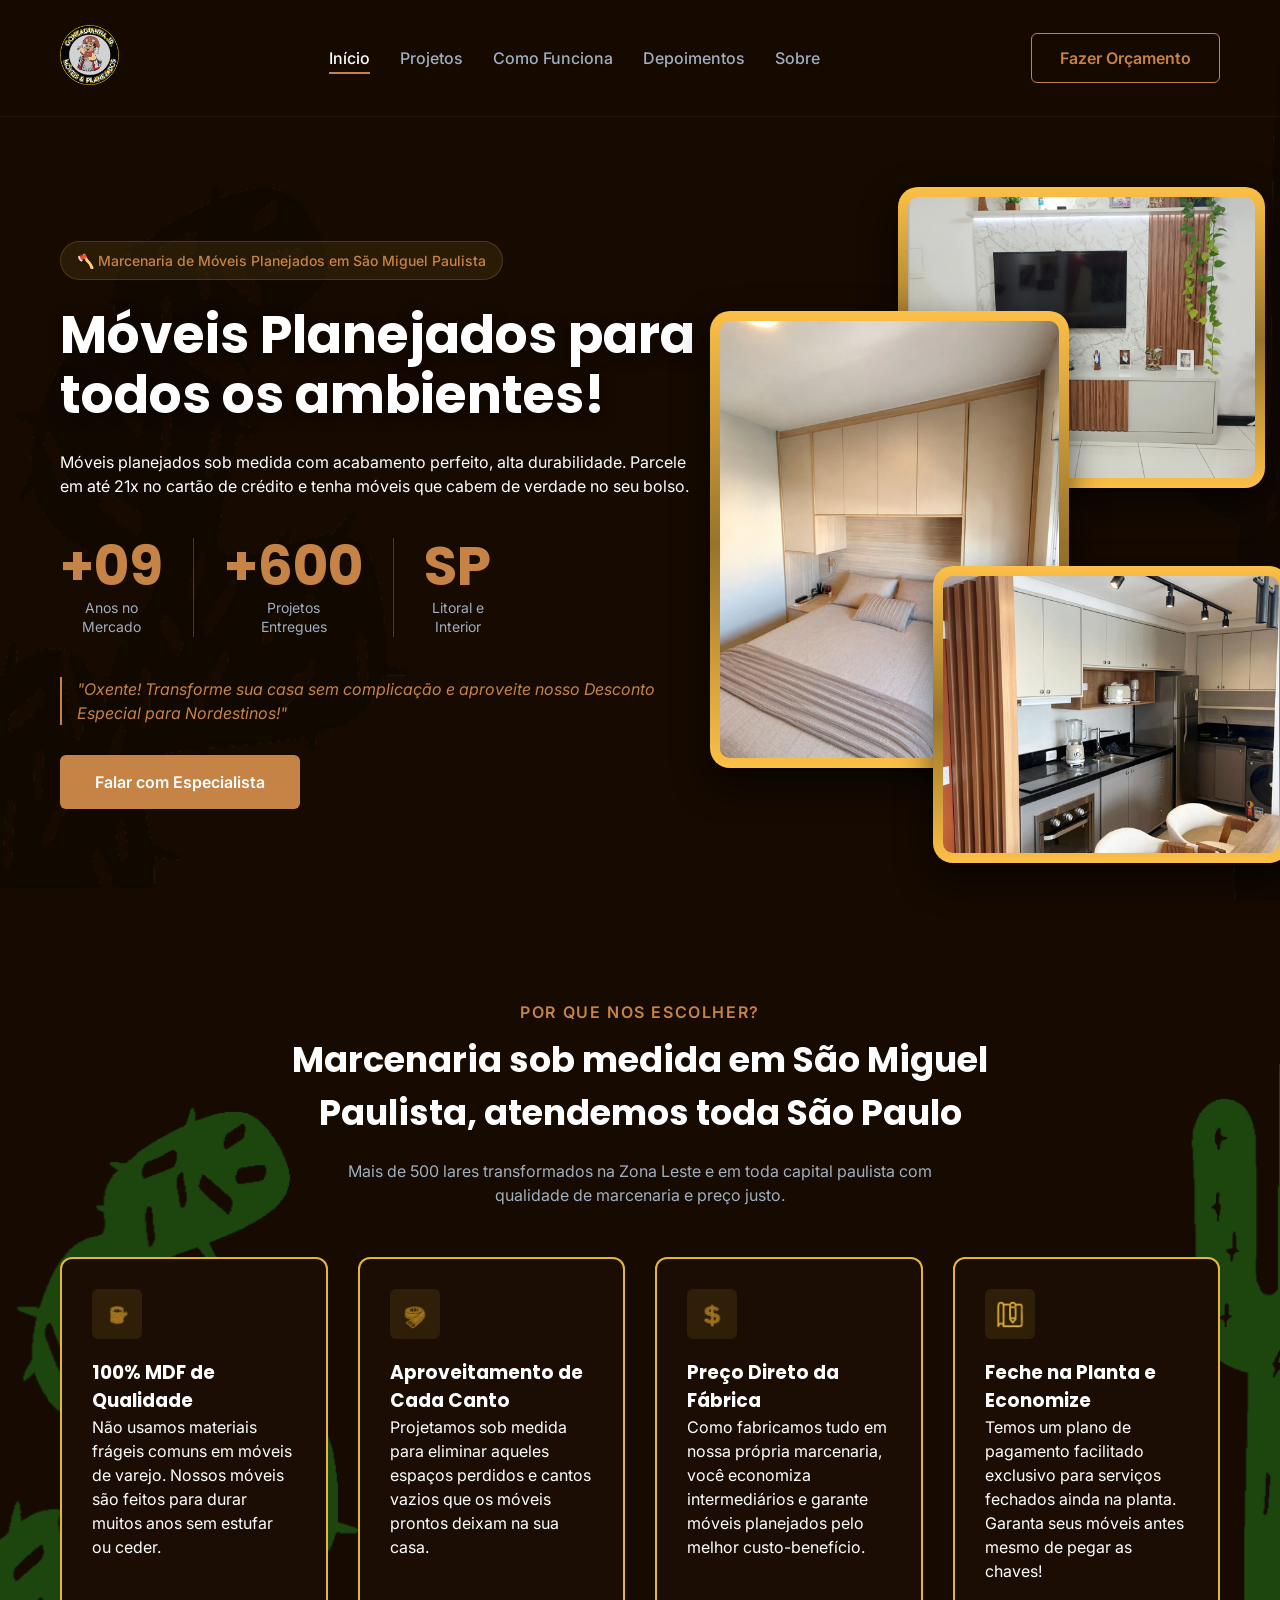
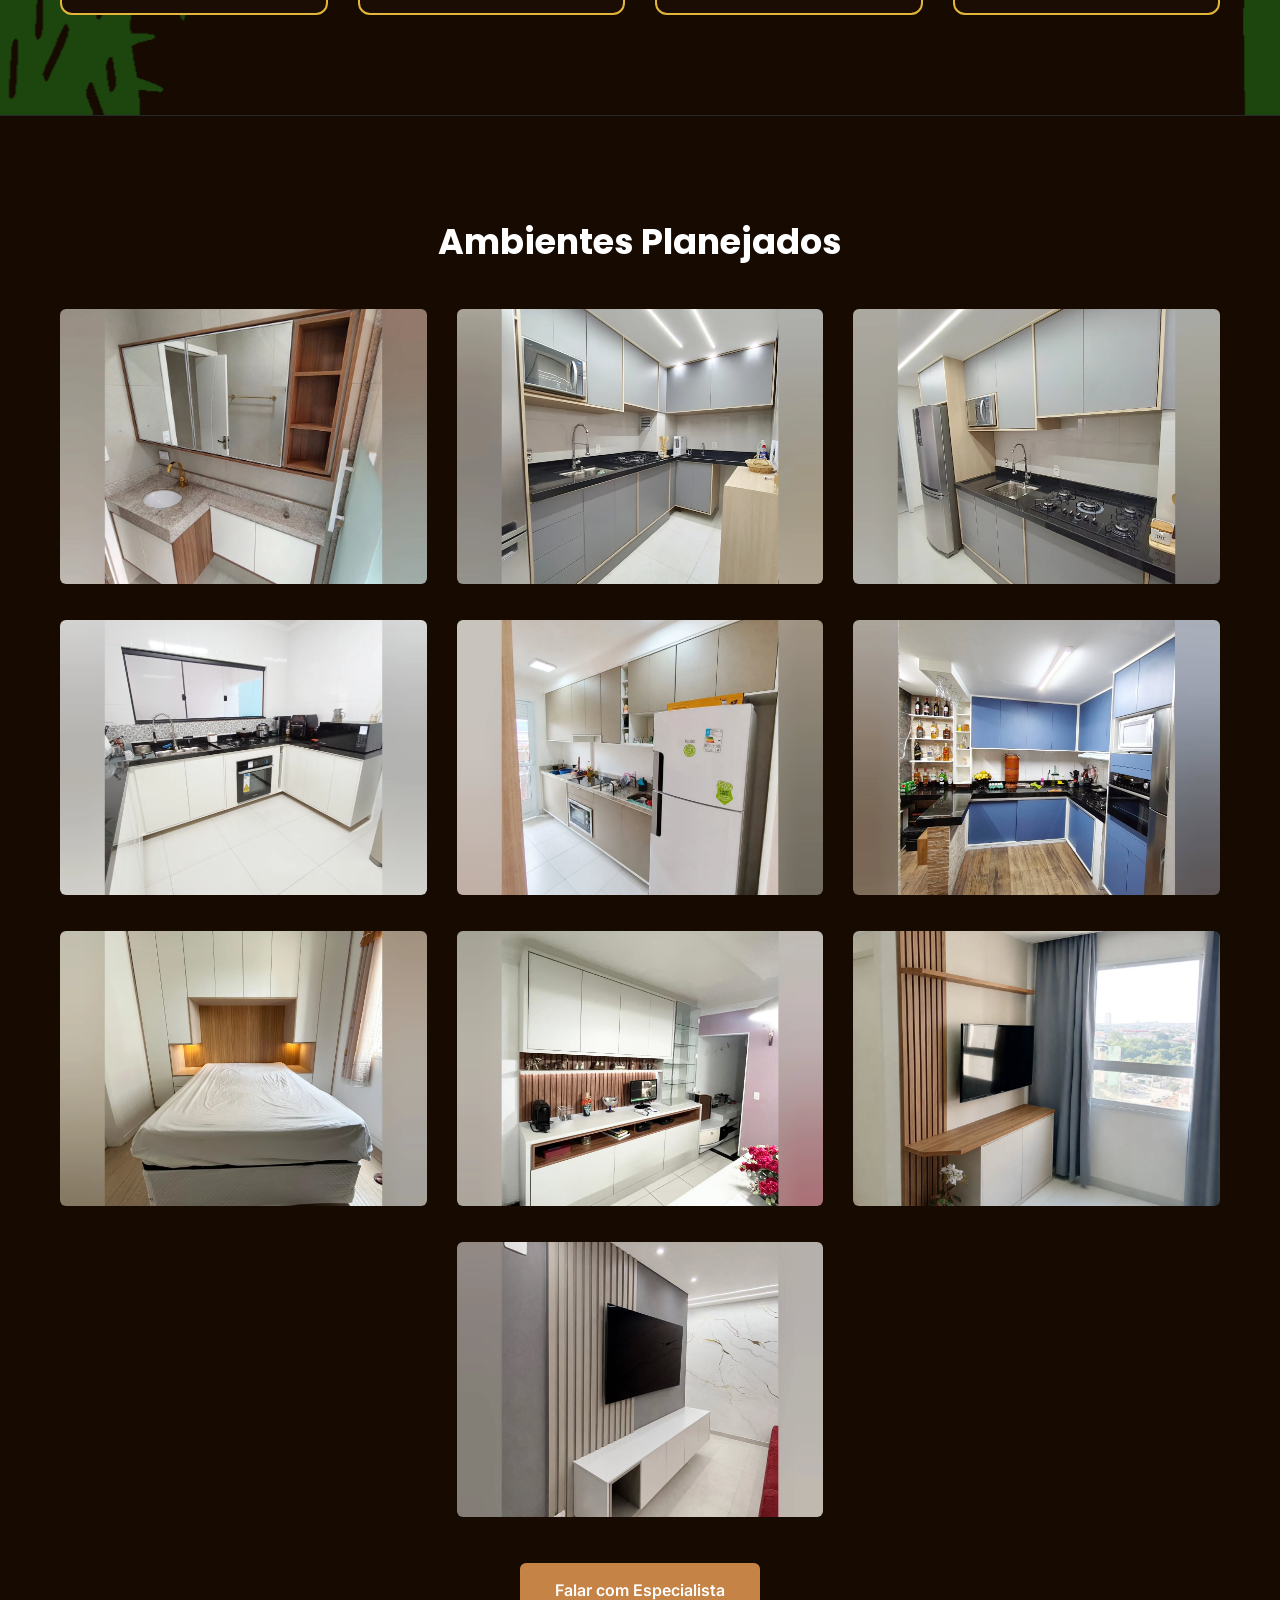
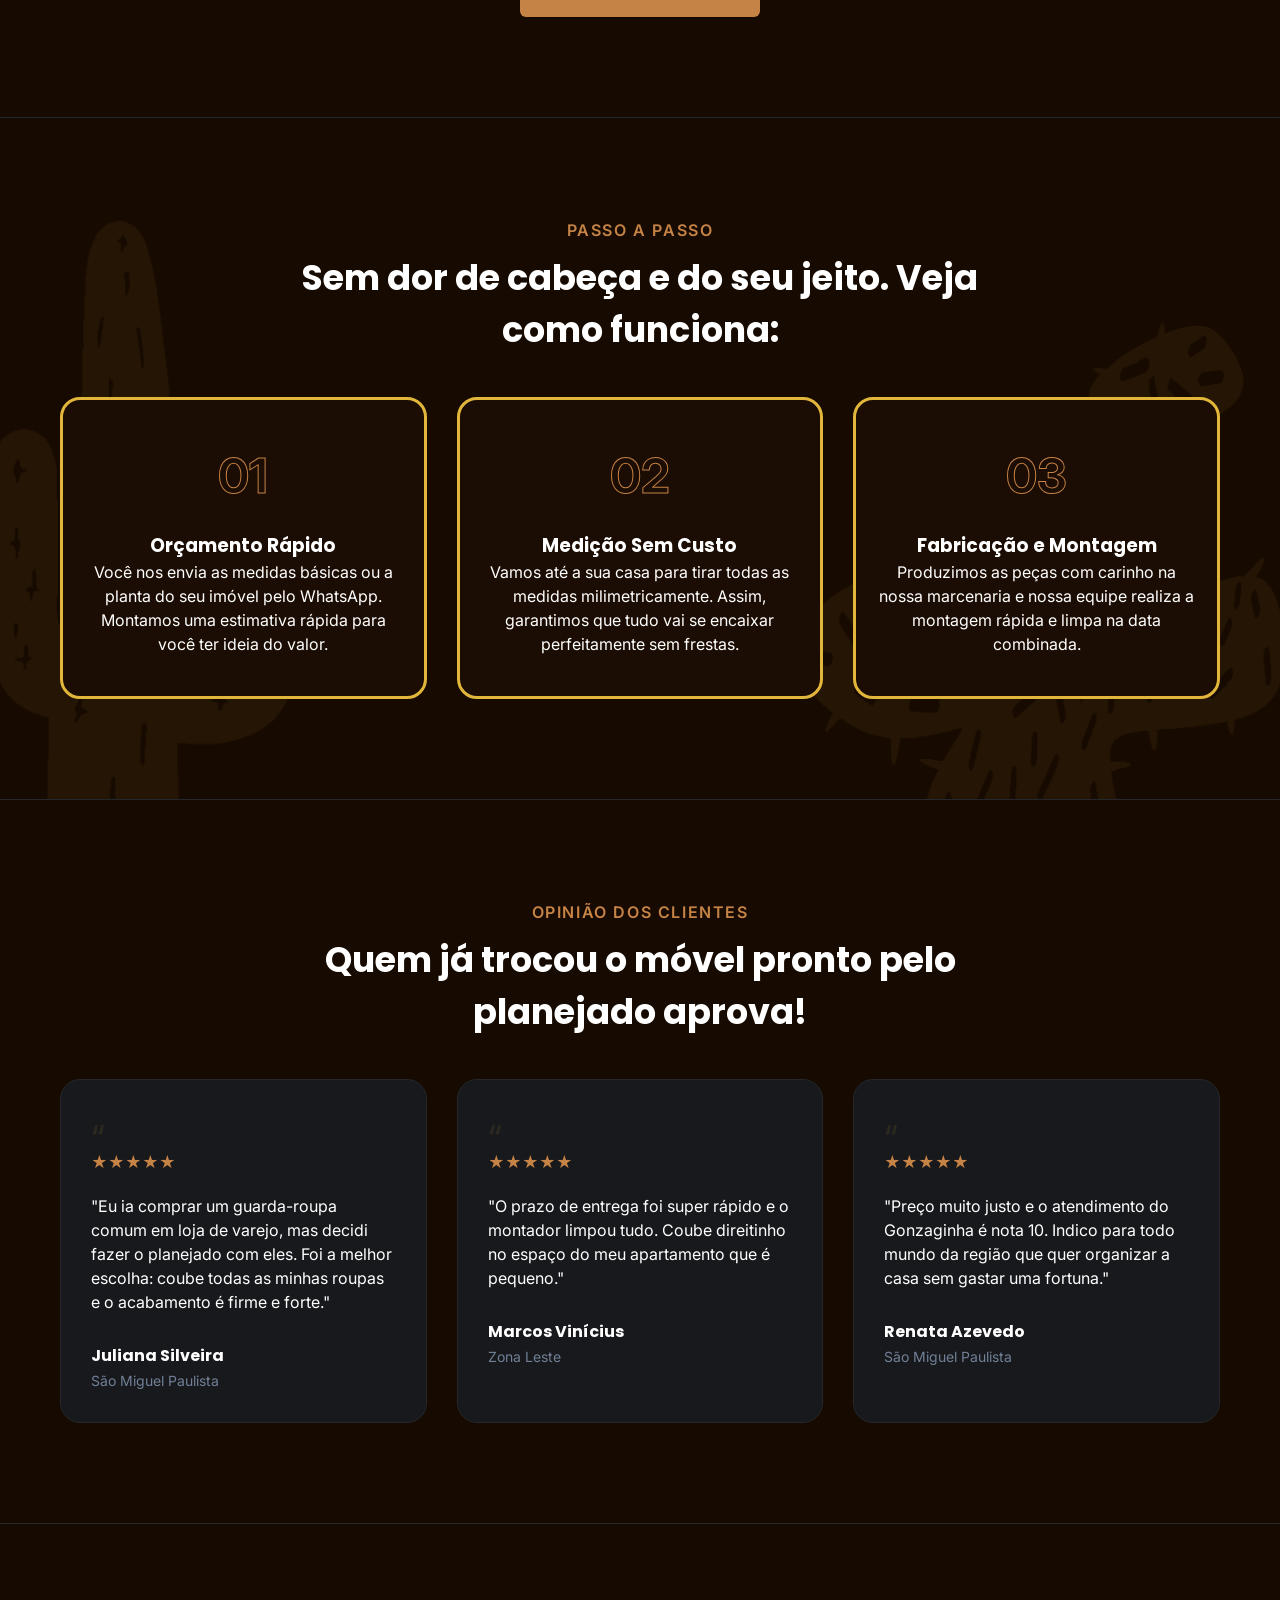
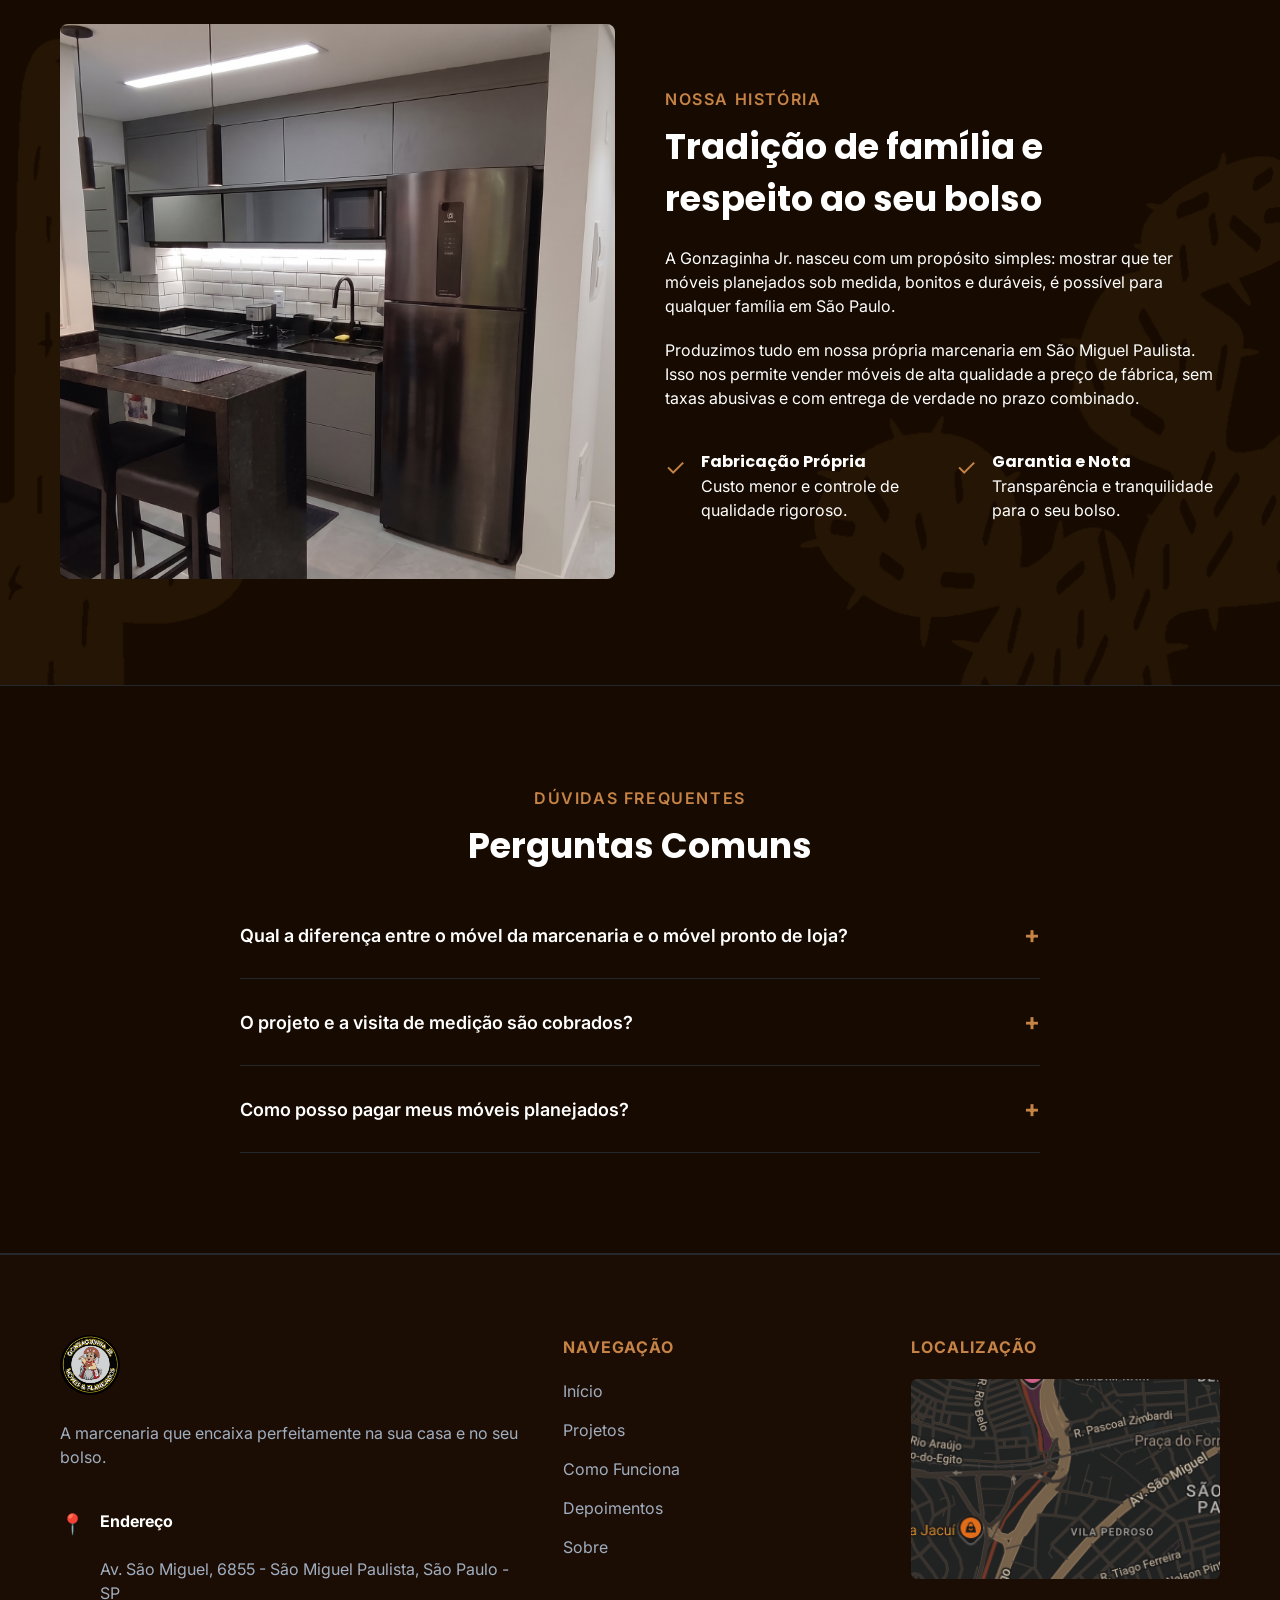
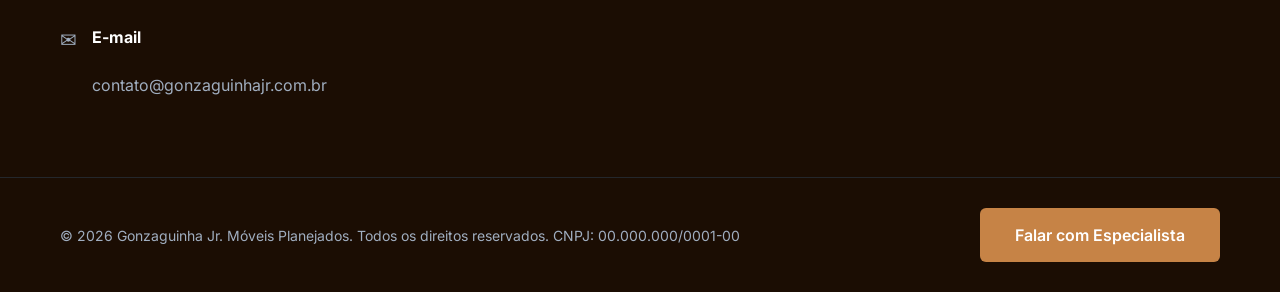
==== index.html @ 677afa3e "Update layout and styles" ====
<!DOCTYPE html>
<html lang="pt-BR">

<head>
    <meta charset="UTF-8">
    <meta name="viewport" content="width=device-width, initial-scale=1.0">
    <title>Gonzaguinha Jr. | Móveis Planejados</title>
    <link
        href="https://fonts.googleapis.com/css2?family=Inter:wght@400;500;600;700&family=Poppins:wght@700&display=swap"
        rel="stylesheet">
    <link rel="stylesheet" href="style.css">
</head>

<body>
    <!-- HEADER -->
    <header>
        <div class="container header-inner">
            <a href="#" class="logo">
                <!-- Logo Image Placeholder -->
                <img src="assets/logo_redonda1.png" alt="Gonzaguinha Jr. Logo" style="max-height:60px;">
            </a>
            <nav class="nav-links">
                <a href="#inicio" class="active">Início</a>
                <a href="#projetos">Projetos</a>
                <a href="#como-funciona">Como Funciona</a>
                <a href="#depoimentos">Depoimentos</a>
                <a href="#sobre">Sobre</a>
            </nav>
            <a href="#orcamento" class="btn-outline">Fazer Orçamento</a>
        </div>
    </header>

    <!-- HERO SECTION -->
    <section id="inicio" class="hero">
        <div class="container hero-content">
            <div class="hero-text">
                <div class="badge">🪓 Marcenaria de Móveis Planejados em São Miguel Paulista</div>
                <h1>Móveis Planejados para<br>todos os ambientes!</h1>
                <p>Móveis planejados sob medida com acabamento perfeito, alta durabilidade. Parcele em até 21x no cartão
                    de crédito e tenha móveis que cabem de verdade no seu bolso.</p>

                <div class="stats">
                    <div class="stat-item">
                        <span class="stat-number">+09</span>
                        <span>Anos no<br>Mercado</span>
                    </div>
                    <div class="stat-item">
                        <span class="stat-number">+600</span>
                        <span>Projetos<br>Entregues</span>
                    </div>
                    <div class="stat-item">
                        <span class="stat-number sp-text">SP</span>
                        <span>Litoral e<br>Interior</span>
                    </div>
                </div>

                <div class="hero-quote">
                    "Oxente! Transforme sua casa sem complicação e aproveite nosso Desconto Especial para Nordestinos!"
                </div>

                <a href="#contato" class="btn-solid">Falar com Especialista</a>
            </div>

            <div class="hero-images">
                <!-- Hero Images Placeholders -->
                <div class="img-hero-1"><img
                        src="assets/fotos_instagram/HERO/SALA_PRINCIPAL_2025-11-17_15-14-31_UTC_2%201.png"
                        alt="Sala Planejada"></div>
                <div class="img-hero-2"><img
                        src="assets/fotos_instagram/HERO/DORMITORIO_PRINCIPAL_2026-07-01_13-16-02_UTC_3%201.png"
                        alt="Dormitório Planejado"></div>
                <div class="img-hero-3"><img
                        src="assets/fotos_instagram/HERO/COZINHA_PRINCIPAL_2026-02-12_15-26-23_UTC_2%201.png"
                        alt="Cozinha Planejada Principal">
                </div>
            </div>
        </div>
    </section>

    <!-- DIFERENCIAIS -->
    <section id="diferenciais" class="section">
        <div class="container">
            <div class="section-tag">Por que nos escolher?</div>
            <h2 class="section-title">Marcenaria sob medida em São Miguel<br>Paulista, atendemos toda São Paulo</h2>
            <p class="section-subtitle">Mais de 500 lares transformados na Zona Leste e em toda capital paulista com
                qualidade de marcenaria e preço justo.</p>

            <div class="grid-4">
                <div class="card">
                    <div class="icon-box">
                        <img src="assets/icon-mdf.png" alt="Icon MDF" style="max-width:30px;">
                    </div>
                    <h3>100% MDF de Qualidade</h3>
                    <p>Não usamos materiais frágeis comuns em móveis de varejo. Nossos móveis são feitos para durar
                        muitos anos sem estufar ou ceder.</p>
                </div>

                <div class="card">
                    <div class="icon-box">
                        <img src="assets/icon-canto.png" alt="Icon Canto" style="max-width:30px;">
                    </div>
                    <h3>Aproveitamento de Cada Canto</h3>
                    <p>Projetamos sob medida para eliminar aqueles espaços perdidos e cantos vazios que os móveis
                        prontos deixam na sua casa.</p>
                </div>

                <div class="card">
                    <div class="icon-box">
                        <img src="assets/icon-preco.png" alt="Icon Preço" style="max-width:30px;">
                    </div>
                    <h3>Preço Direto da Fábrica</h3>
                    <p>Como fabricamos tudo em nossa própria marcenaria, você economiza intermediários e garante móveis
                        planejados pelo melhor custo-benefício.</p>
                </div>

                <div class="card">
                    <div class="icon-box">
                        <img src="assets/icon-planta.png" alt="Icon Planta" style="max-width:30px;">
                    </div>
                    <h3>Feche na Planta e Economize</h3>
                    <p>Temos um plano de pagamento facilitado exclusivo para serviços fechados ainda na planta. Garanta
                        seus móveis antes mesmo de pegar as chaves!</p>
                </div>
            </div>
        </div>
    </section>

    <!-- PORTFOLIO -->
    <section id="projetos" class="section">
        <div class="container">
            <h2 class="section-title text-center">Ambientes Planejados</h2>
            <div class="grid-3 portfolio-grid mb-4 mt-4">
                <div class="portfolio-item"><img src="assets/fotos_instagram/BANHEIRO/BANHEIRO1.jpg"
                        alt="Banheiro Planejado"
                        style="width:100%; border-radius:6px; aspect-ratio: 4/3; object-fit: cover;"></div>
                <div class="portfolio-item"><img
                        src="assets/fotos_instagram/COZINHA/COZINHA_2025-05-27_00-32-06_UTC_3%201.png"
                        alt="Cozinha Planejada"
                        style="width:100%; border-radius:6px; aspect-ratio: 4/3; object-fit: cover;"></div>
                <div class="portfolio-item"><img
                        src="assets/fotos_instagram/COZINHA/COZINHA_2025-05-27_00-32-06_UTC_5%201.png"
                        alt="Cozinha Planejada"
                        style="width:100%; border-radius:6px; aspect-ratio: 4/3; object-fit: cover;"></div>
                <div class="portfolio-item"><img
                        src="assets/fotos_instagram/COZINHA/COZINHA_2025-10-09_15-50-16_UTC_3%201.png"
                        alt="Cozinha Planejada"
                        style="width:100%; border-radius:6px; aspect-ratio: 4/3; object-fit: cover;"></div>
                <div class="portfolio-item"><img
                        src="assets/fotos_instagram/COZINHA/COZINHA_2026-05-04_09-20-43_UTC_1%201.png"
                        alt="Cozinha Planejada"
                        style="width:100%; border-radius:6px; aspect-ratio: 4/3; object-fit: cover;"></div>
                <div class="portfolio-item"><img
                        src="assets/fotos_instagram/COZINHA/COZINHA_2026-06-10_12-18-06_UTC_3%201.png"
                        alt="Cozinha Planejada"
                        style="width:100%; border-radius:6px; aspect-ratio: 4/3; object-fit: cover;"></div>
                <div class="portfolio-item"><img
                        src="assets/fotos_instagram/DORMITORIO/DORMITORIO_2026-01-27_18-06-50_UTC_2%201.png"
                        alt="Dormitório Planejado"
                        style="width:100%; border-radius:6px; aspect-ratio: 4/3; object-fit: cover;"></div>
                <div class="portfolio-item"><img src="assets/fotos_instagram/SALA/SALA_2025-11-27_22-23-00_UTC%201.png"
                        alt="Sala Planejada"
                        style="width:100%; border-radius:6px; aspect-ratio: 4/3; object-fit: cover;"></div>
                <div class="portfolio-item"><img src="assets/fotos_instagram/SALA/SALA_2026-05-18_10-59-46_UTC%201.png"
                        alt="Sala Planejada"
                        style="width:100%; border-radius:6px; aspect-ratio: 4/3; object-fit: cover;"></div>
                <div class="portfolio-item" style="grid-column: 2;"><img
                        src="assets/fotos_instagram/SALA/SALA_2026-06-29_12-04-43_UTC_1%201.png" alt="Sala Planejada"
                        style="width:100%; border-radius:6px; aspect-ratio: 4/3; object-fit: cover;">
                </div>
            </div>
            <div class="text-center">
                <a href="#contato" class="btn-solid">Falar com Especialista</a>
            </div>
        </div>
    </section>

    <!-- COMO FUNCIONA -->
    <section id="como-funciona" class="section step-section">
        <div class="container">
            <div class="section-tag">Passo a Passo</div>
            <h2 class="section-title">Sem dor de cabeça e do seu jeito. Veja<br>como funciona:</h2>

            <div class="grid-3 mt-4">
                <div class="step-card">
                    <div class="step-num">01</div>
                    <h3>Orçamento Rápido</h3>
                    <p>Você nos envia as medidas básicas ou a planta do seu imóvel pelo WhatsApp. Montamos uma
                        estimativa rápida para você ter ideia do valor.</p>
                </div>

                <div class="step-card">
                    <div class="step-num">02</div>
                    <h3>Medição Sem Custo</h3>
                    <p>Vamos até a sua casa para tirar todas as medidas milimetricamente. Assim, garantimos que tudo vai
                        se encaixar perfeitamente sem frestas.</p>
                </div>

                <div class="step-card">
                    <div class="step-num">03</div>
                    <h3>Fabricação e Montagem</h3>
                    <p>Produzimos as peças com carinho na nossa marcenaria e nossa equipe realiza a montagem rápida e
                        limpa na data combinada.</p>
                </div>
            </div>
        </div>
    </section>

    <!-- DEPOIMENTOS -->
    <section id="depoimentos" class="section">
        <div class="container">
            <div class="section-tag">Opinião dos Clientes</div>
            <h2 class="section-title">Quem já trocou o móvel pronto pelo<br>planejado aprova!</h2>

            <div class="grid-3 mt-4">
                <div class="card testimonial-card">
                    <div class="quote-icon">“</div>
                    <div class="stars">★★★★★</div>
                    <p>"Eu ia comprar um guarda-roupa comum em loja de varejo, mas decidi fazer o planejado com eles.
                        Foi a melhor escolha: coube todas as minhas roupas e o acabamento é firme e forte."</p>
                    <div class="author">
                        <h4>Juliana Silveira</h4>
                        <span>São Miguel Paulista</span>
                    </div>
                </div>

                <div class="card testimonial-card">
                    <div class="quote-icon">“</div>
                    <div class="stars">★★★★★</div>
                    <p>"O prazo de entrega foi super rápido e o montador limpou tudo. Coube direitinho no espaço do meu
                        apartamento que é pequeno."</p>
                    <div class="author">
                        <h4>Marcos Vinícius</h4>
                        <span>Zona Leste</span>
                    </div>
                </div>

                <div class="card testimonial-card">
                    <div class="quote-icon">“</div>
                    <div class="stars">★★★★★</div>
                    <p>"Preço muito justo e o atendimento do Gonzaginha é nota 10. Indico para todo mundo da região que
                        quer organizar a casa sem gastar uma fortuna."</p>
                    <div class="author">
                        <h4>Renata Azevedo</h4>
                        <span>São Miguel Paulista</span>
                    </div>
                </div>
            </div>
        </div>
    </section>

    <!-- SOBRE -->
    <section id="sobre" class="section">
        <div class="container">
            <div class="grid-2 align-center">
                <div class="about-image">
                    <!-- About Image Placeholder -->
                    <img src="assets/sobre-img-56586a.png" alt="Sobre Gonzaguinha Jr."
                        style="width: 100%; border-radius: 8px;">
                </div>
                <div class="about-text">
                    <div class="section-tag text-left">Nossa História</div>
                    <h2 class="section-title text-left">Tradição de família e<br>respeito ao seu bolso</h2>
                    <p class="mb-2">A Gonzaginha Jr. nasceu com um propósito simples: mostrar que ter móveis planejados
                        sob medida, bonitos e duráveis, é possível para qualquer família em São Paulo.</p>
                    <p class="mb-4">Produzimos tudo em nossa própria marcenaria em São Miguel Paulista. Isso nos permite
                        vender móveis de alta qualidade a preço de fábrica, sem taxas abusivas e com entrega de verdade
                        no prazo combinado.</p>

                    <div class="about-features">
                        <div class="feature-item">
                            <span class="icon">✓</span>
                            <div>
                                <h4>Fabricação Própria</h4>
                                <p>Custo menor e controle de qualidade rigoroso.</p>
                            </div>
                        </div>
                        <div class="feature-item">
                            <span class="icon">✓</span>
                            <div>
                                <h4>Garantia e Nota</h4>
                                <p>Transparência e tranquilidade para o seu bolso.</p>
                            </div>
                        </div>
                    </div>
                </div>
            </div>
        </div>
    </section>

    <!-- FAQ -->
    <section class="section faq-section">
        <div class="container">
            <div class="section-tag">Dúvidas Frequentes</div>
            <h2 class="section-title">Perguntas Comuns</h2>

            <div class="faq-list mt-4">
                <div class="faq-item">
                    <div class="faq-question">
                        <h4>Qual a diferença entre o móvel da marcenaria e o móvel pronto de loja?</h4>
                        <span>+</span>
                    </div>
                    <div class="faq-answer">
                        <p>O móvel de loja possui medidas padronizadas que deixam espaços vazios e costuma usar
                            materiais mais finos. Na marcenaria, produzimos 100% em MDF sob medida, garantindo encaixe
                            perfeito e durabilidade para a vida toda.</p>
                    </div>
                </div>
                <div class="faq-item">
                    <div class="faq-question">
                        <h4>O projeto e a visita de medição são cobrados?</h4>
                        <span>+</span>
                    </div>
                    <div class="faq-answer">
                        <p>Não! A visita técnica para medição e a elaboração do projeto inicial são feitas sem custo e
                            sem compromisso para você.</p>
                    </div>
                </div>
                <div class="faq-item">
                    <div class="faq-question">
                        <h4>Como posso pagar meus móveis planejados?</h4>
                        <span>+</span>
                    </div>
                    <div class="faq-answer">
                        <p>Oferecemos parcelamento em até 21x no cartão de crédito! Também temos um plano de pagamento
                            facilitado para serviços fechados ainda na planta, além de condições especiais para
                            pagamento à vista. Fale conosco para encontrarmos a melhor parcela para você.</p>
                    </div>
                </div>
            </div>
        </div>
    </section>

    <!-- FOOTER -->
    <footer>
        <div class="container footer-content">
            <div class="footer-brand">
                <!-- Footer Logo Placeholder -->
                <img src="assets/logo_redonda.jpeg" alt="Gonzaguinha Jr. Logo"
                    style="max-height:60px; border-radius:50%;">
                <p>A marcenaria que encaixa perfeitamente na sua casa e no seu bolso.</p>
                <ul class="contact-info mt-4">
                    <li>
                        <span>📍</span>
                        <div>
                            <strong>Endereço</strong><br>
                            Av. São Miguel, 6855 - São Miguel Paulista, São Paulo - SP
                        </div>
                    </li>
                    <li>
                        <span>✉</span>
                        <div>
                            <strong>E-mail</strong><br>
                            contato@gonzaguinhajr.com.br
                        </div>
                    </li>
                </ul>
            </div>

            <div class="footer-nav">
                <h4>Navegação</h4>
                <ul>
                    <li><a href="#inicio">Início</a></li>
                    <li><a href="#projetos">Projetos</a></li>
                    <li><a href="#como-funciona">Como Funciona</a></li>
                    <li><a href="#depoimentos">Depoimentos</a></li>
                    <li><a href="#sobre">Sobre</a></li>
                </ul>
            </div>

            <div class="footer-map">
                <h4>Localização</h4>
                <div class="map-placeholder">
                    <!-- Map Placeholder -->
                    <img src="assets/map-img-56586a.png" alt="Mapa de Localização"
                        style="width:100%; border-radius:6px; height:200px; object-fit:cover;">
                </div>
            </div>
        </div>

        <div class="footer-bottom">
            <div class="container">
                <p>© 2026 Gonzaguinha Jr. Móveis Planejados. Todos os direitos reservados. CNPJ: 00.000.000/0001-00</p>
                <a href="#contato" class="btn-solid">Falar com Especialista</a>
            </div>
        </div>
    </footer>

    <script>
        // FAQ Logic
        document.querySelectorAll('.faq-question').forEach(question => {
            question.addEventListener('click', () => {
                const item = question.parentElement;

                // Close others
                document.querySelectorAll('.faq-item').forEach(other => {
                    if (other !== item) other.classList.remove('active');
                });

                // Toggle current
                item.classList.toggle('active');
            });
        });

        // Hero Mobile Slideshow
        const heroImages = document.querySelectorAll('.hero-images > div');
        let currentSlide = 0;

        if (heroImages.length > 0) {
            heroImages[0].classList.add('active');
            setInterval(() => {
                if (window.innerWidth <= 992) {
                    heroImages[currentSlide].classList.remove('active');
                    currentSlide = (currentSlide + 1) % heroImages.length;
                    heroImages[currentSlide].classList.add('active');
                }
            }, 3000);
        }
    </script>
</body>

</html>
---- style.css ----
:root {
  /* Colors */
  --shark: #24272C;
  --white: #FFFFFF;
  --cadet-blue: #A0AEC0;
  --anzac: rgb(198, 131, 70);
  --anzac-10: rgba(226, 182, 59, 0.1);
  --anzac-08: rgba(226, 182, 59, 0.08);
  --woodsmoke: #17191C;
  --slate-gray: #718096;

  --bg-dark: #190B01;
  /* Hero background */
  --bg-darker: #160A01;
  /* Body/Sections background */
  --bg-card: #1B0D03;
  --border-card: #E2B63B;

  /* Gradients */
  --grad-hero: linear-gradient(241deg, rgba(129, 61, 16, 0.85) 0%, rgba(27, 13, 3, 0.95) 100%);
  --grad-card: linear-gradient(180deg, rgba(27, 13, 3, 1) 0%, rgba(27, 13, 3, 0) 100%);
  --grad-gold: linear-gradient(180deg, rgba(253, 192, 71, 1) 0%, rgba(151, 115, 42, 1) 51%, rgba(253, 192, 71, 1) 100%);

  /* Typography */
  --font-inter: 'Inter', sans-serif;
  --font-poppins: 'Poppins', sans-serif;
}

* {
  margin: 0;
  padding: 0;
  box-sizing: border-box;
}

body {
  font-family: var(--font-inter);
  background-color: var(--bg-darker);
  color: var(--white);
  line-height: 1.5;
}

h1,
h2,
h3,
h4,
h5,
h6 {
  font-family: var(--font-poppins);
}

a {
  text-decoration: none;
  color: inherit;
}

ul {
  list-style: none;
}

.container {
  max-width: 1200px;
  margin: 0 auto;
  padding: 0 20px;
}

/* Header */
header {
  background-color: rgba(27, 13, 3, 0.85);
  backdrop-filter: blur(6px);
  position: fixed;
  width: 100%;
  top: 0;
  z-index: 100;
  background-color: rgba(22, 10, 1, 0.85);
  backdrop-filter: blur(12px);
  -webkit-backdrop-filter: blur(12px);
  border-bottom: 1px solid rgba(255, 255, 255, 0.05);
}

.header-inner {
  display: flex;
  justify-content: space-between;
  align-items: center;
  height: 116px;
}

.logo img {
  height: 82px;
}

.nav-links {
  display: flex;
  gap: 30px;
}

.nav-links a {
  color: var(--cadet-blue);
  font-weight: 500;
  transition: all 0.3s ease;
  position: relative;
}

.nav-links a::after {
  content: '';
  position: absolute;
  width: 0;
  height: 2px;
  bottom: -4px;
  left: 0;
  background-color: var(--anzac);
  transition: width 0.3s ease;
}

.nav-links a:hover,
.nav-links a.active {
  color: var(--white);
}

.nav-links a:hover::after,
.nav-links a.active::after {
  width: 100%;
}

.btn-outline {
  border: 1px solid var(--anzac);
  color: var(--anzac);
  padding: 12px 28px;
  border-radius: 6px;
  font-weight: 600;
  display: inline-flex;
  align-items: center;
  justify-content: center;
  transition: all 0.3s ease;
}

.btn-outline:hover {
  background-color: var(--anzac);
  color: var(--white);
  box-shadow: 0 4px 15px var(--anzac-10);
}

.btn-solid {
  background-color: var(--anzac);
  color: var(--white);
  padding: 15px 35px;
  border-radius: 6px;
  font-weight: 600;
  display: inline-flex;
  align-items: center;
  justify-content: center;
  transition: all 0.3s ease;
}

/* Portfolio grid last item centering */
.portfolio-grid .portfolio-item:last-child:nth-child(7) {
  grid-column: 2;
}

.btn-solid:hover {
  transform: translateY(-2px);
  box-shadow: 0 8px 25px rgba(170, 122, 32, 0.3);
}

/* Hero Section */
.hero {
  background: url('assets/hero-bg.png') center/cover no-repeat;
  min-height: 900px;
  padding-top: 150px;
  display: flex;
  align-items: center;
}

.hero-content {
  display: flex;
  justify-content: space-between;
  align-items: center;
}

.hero-text {
  max-width: 650px;
}

.badge {
  background-color: var(--anzac-10);
  border: 1px solid rgba(170, 122, 32, 0.3);
  color: var(--anzac);
  display: inline-flex;
  padding: 8px 16px;
  border-radius: 100px;
  font-size: 14px;
  font-weight: 500;
  margin-bottom: 25px;
}

.hero h1 {
  font-size: 52px;
  line-height: 1.15;
  margin-bottom: 25px;
  font-weight: 700;
  text-shadow: 0 4px 15px rgba(0, 0, 0, 0.4);
}

.hero>p {
  font-size: 18px;
  color: var(--cadet-blue);
  margin-bottom: 40px;
}

.stats {
  display: flex;
  gap: 30px;
  margin-top: 40px;
  margin-bottom: 40px;
}

.stat-item {
  display: flex;
  flex-direction: column;
  align-items: center;
  text-align: center;
  padding-right: 30px;
  border-right: 1px solid rgba(255, 255, 255, 0.2);
}

.stat-item:last-child {
  border-right: none;
  padding-right: 0;
}

.stat-number {
  font-family: var(--font-poppins);
  font-size: 55px;
  font-weight: 700;
  color: var(--anzac);
  line-height: 1;
  margin-bottom: 5px;
}

.sp-text {
  font-size: 55px;
  margin-top: 0px;
  margin-bottom: 5px;
}

.stat-item span:not(.stat-number) {
  font-size: 14px;
  color: var(--cadet-blue);
  line-height: 1.4;
}

.hero-quote {
  border-left: 2px solid var(--anzac);
  padding-left: 15px;
  margin-top: 30px;
  margin-bottom: 30px;
  color: var(--anzac);
  font-style: italic;
}

.hero-images {
  position: relative;
  width: 579px;
  height: 676px;
}

.hero-images>div {
  background: linear-gradient(180deg, rgba(253, 192, 71, 1) 0%, rgba(151, 115, 42, 1) 51%, rgba(253, 192, 71, 1) 100%);
  padding: 10px;
  /* Atua como a borda de 10px */
  border-radius: 20px;
  box-shadow: 0px 15px 35px 0px rgba(0, 0, 0, 0.6);
}

.hero-images img {
  border-radius: 10px;
  /* Raio interno */
  width: 100%;
  height: 100%;
  object-fit: cover;
  display: block;
}

.img-hero-1 {
  position: absolute;
  left: 188px;
  top: 0;
  width: 367px;
  height: 301px;
  z-index: 1;
}

.img-hero-2 {
  position: absolute;
  left: 0;
  top: 124px;
  width: 359px;
  height: 457px;
  z-index: 2;
}

.img-hero-3 {
  position: absolute;
  left: 223px;
  top: 379px;
  width: 356px;
  height: 297px;
  z-index: 3;
}

#diferenciais {
  background: url('assets/bg-diferenciais.png') center/cover no-repeat;
}

/* Base styles for future implementation */
.section {
  padding: 100px 0;
  border-bottom: 1px solid var(--shark);
}

.section-tag {
  color: var(--anzac);
  text-transform: uppercase;
  font-weight: 600;
  letter-spacing: 0.1em;
  text-align: center;
  margin-bottom: 10px;
}

.section-title {
  font-size: 35px;
  text-align: center;
  margin-bottom: 20px;
}

.section-subtitle {
  text-align: center;
  color: var(--cadet-blue);
  max-width: 650px;
  margin: 0 auto 50px;
  font-size: 16px;
}

.grid-3 {
  display: grid;
  grid-template-columns: repeat(3, 1fr);
  gap: 30px;
}

.grid-4 {
  display: grid;
  grid-template-columns: repeat(4, 1fr);
  gap: 30px;
}

.card {
  background: var(--bg-card);
  border: 2px solid var(--border-card);
  border-radius: 12px;
  padding: 30px;
}

.icon-box {
  width: 50px;
  height: 50px;
  background-color: var(--anzac-10);
  border-radius: 6px;
  display: flex;
  align-items: center;
  justify-content: center;
  margin-bottom: 20px;
  font-size: 24px;
}

/* Utility Classes */
.text-center {
  text-align: center;
}

.text-left {
  text-align: left;
}

.mb-1 {
  margin-bottom: 10px;
}

.mb-2 {
  margin-bottom: 20px;
}

.mb-3 {
  margin-bottom: 30px;
}

.mb-4 {
  margin-bottom: 40px;
}

.mt-4 {
  margin-top: 40px;
}

/* Grid 2 Columns */
.grid-2 {
  display: grid;
  grid-template-columns: repeat(2, 1fr);
  gap: 50px;
}

.align-center {
  align-items: center;
}

/* Nossa Historia (Sobre) */
#sobre {
  background: url('assets/BACKGROUND 2.png') center/cover no-repeat;
}

.about-features {
  display: flex;
  gap: 30px;
  margin-top: 40px;
}

.feature-item {
  display: flex;
  gap: 15px;
  align-items: flex-start;
}

.feature-item .icon {
  color: var(--anzac);
  font-size: 24px;
}

/* FAQ */
.faq-list {
  max-width: 800px;
  margin: 0 auto;
}

.faq-item {
  padding: 25px 0;
  border-bottom: 1px solid var(--shark);
}

.faq-question {
  display: flex;
  justify-content: space-between;
  align-items: center;
  cursor: pointer;
}

.faq-question h4 {
  font-family: var(--font-inter);
  font-size: 18px;
  font-weight: 600;
}

.faq-question span {
  color: var(--anzac);
  font-size: 24px;
  font-weight: bold;
  transition: transform 0.3s ease;
}

.faq-answer {
  max-height: 0;
  overflow: hidden;
  transition: max-height 0.3s ease, margin-top 0.3s ease;
  color: var(--slate-gray);
  line-height: 1.6;
}

.faq-item.active .faq-answer {
  max-height: 200px;
  margin-top: 15px;
}

.faq-item.active .faq-question span {
  transform: rotate(45deg);
}

/* Footer */
footer {
  padding: 80px 0 0;
  background-color: var(--bg-card);
  border-top: 1px solid var(--shark);
}

.footer-content {
  display: grid;
  grid-template-columns: 1.5fr 1fr 1fr;
  gap: 40px;
  margin-bottom: 60px;
}

.footer-brand p {
  color: var(--cadet-blue);
  margin-top: 20px;
}

.contact-info li {
  display: flex;
  align-items: flex-start;
  gap: 15px;
  margin-bottom: 20px;
  color: var(--cadet-blue);
}

.contact-info li span {
  font-size: 20px;
}

.contact-info li strong {
  color: var(--white);
  display: block;
}

.footer-nav h4,
.footer-map h4 {
  font-family: var(--font-inter);
  color: var(--anzac);
  text-transform: uppercase;
  letter-spacing: 1px;
  margin-bottom: 20px;
}

.footer-nav ul li {
  margin-bottom: 15px;
}

.footer-nav ul li a {
  color: var(--cadet-blue);
}

.footer-nav ul li a:hover {
  color: var(--anzac);
}

.footer-bottom {
  border-top: 1px solid var(--shark);
  padding: 30px 0;
}

.footer-bottom .container {
  display: flex;
  justify-content: space-between;
  align-items: center;
}

.footer-bottom p {
  color: var(--cadet-blue);
  font-size: 14px;
}

/* Steps (Como Funciona) */
.step-card {
  background-color: var(--bg-card);
  border: 3px solid var(--border-card);
  border-radius: 20px;
  padding: 40px 20px;
  text-align: center;
}

.step-num {
  font-size: 48px;
  font-weight: 700;
  color: var(--bg-card);
  -webkit-text-stroke: 1px var(--anzac);
  margin-bottom: 20px;
}

.step-section {
  background: url('assets/BACKGROUND 2.png') center/cover no-repeat;
}

/* Testimonial Cards */
.testimonial-card {
  background-color: var(--woodsmoke);
  border: 1px solid var(--shark);
  border-radius: 20px;
}

.testimonial-card .quote-icon {
  font-size: 40px;
  color: var(--anzac-10);
  margin-bottom: -20px;
}

.testimonial-card .stars {
  color: var(--anzac);
  margin-bottom: 20px;
}

.testimonial-card .author {
  margin-top: 30px;
}

.testimonial-card .author h4 {
  color: var(--white);
}

.testimonial-card .author span {
  color: var(--slate-gray);
  font-size: 14px;
}

/* RESPONSIVIDADE */
@media (max-width: 992px) {

  .grid-3,
  .grid-4 {
    grid-template-columns: repeat(2, 1fr);
  }

  .grid-2 {
    grid-template-columns: 1fr;
    gap: 40px;
  }

  .portfolio-grid .portfolio-item:last-child:nth-child(7) {
    grid-column: 1 / -1;
    justify-self: center;
    width: calc(50% - 15px);
  }

  .hero {
    min-height: auto;
    padding-top: 120px;
    padding-bottom: 60px;
  }

  .hero-images {
    position: relative;
    width: 100%;
    height: 300px;
    margin-top: 10px;
    margin-bottom: 30px;
    display: block;
    order: 2;
  }

  .hero-content {
    flex-direction: column;
    align-items: flex-start;
  }

  .hero-text {
    display: contents;
  }

  .hero-text > * {
    order: 3;
  }

  .hero-text > .badge {
    order: 1;
    margin-bottom: 20px;
  }

  .hero-text > h1,
  .hero-text > p,
  .hero-text > .stats,
  .hero-text > .hero-quote {
    width: 100%;
  }

  .img-hero-1,
  .img-hero-2,
  .img-hero-3 {
    position: absolute !important;
    top: 0 !important;
    left: 0 !important;
    width: 100% !important;
    height: 100% !important;
    opacity: 0;
    transition: opacity 1s ease-in-out;
  }

  .img-hero-1.active,
  .img-hero-2.active,
  .img-hero-3.active {
    opacity: 1;
    z-index: 10;
  }

  .img-hero-1 img,
  .img-hero-2 img,
  .img-hero-3 img {
    border-radius: 12px;
  }
}

@media (max-width: 768px) {
  .header-inner {
    flex-direction: row;
    justify-content: space-between;
    height: 80px;
  }

  .logo img {
    height: 50px;
  }

  .btn-outline {
    padding: 10px 15px;
    font-size: 14px;
  }

  .nav-links {
    display: none;
  }

  h1,
  .hero h1 {
    font-size: 32px !important;
  }

  .section-title {
    font-size: 28px;
  }

  .stats {
    flex-direction: row;
    align-items: flex-start;
    justify-content: space-between;
    gap: 10px;
  }

  .stat-item {
    border-right: 1px solid rgba(255, 255, 255, 0.2);
    border-bottom: none;
    padding-right: 10px;
    padding-bottom: 0;
    width: 33%;
  }

  .stat-item:last-child {
    border-right: none;
    padding-right: 0;
  }

  .stat-number,
  .sp-text {
    font-size: 32px !important;
    margin-bottom: 5px;
    margin-top: 0;
  }

  .stat-item span:not(.stat-number) {
    font-size: 11px;
  }

  .grid-3,
  .grid-4 {
    grid-template-columns: 1fr;
  }

  .portfolio-grid .portfolio-item:last-child:nth-child(7) {
    grid-column: 1;
    width: 100%;
  }

  .footer-content {
    grid-template-columns: 1fr;
    text-align: left;
    gap: 40px;
  }

  .footer-bottom .container {
    flex-direction: column;
    text-align: left;
    align-items: flex-start;
    gap: 20px;
  }

  .about-features {
    flex-direction: column;
    gap: 20px;
  }
}
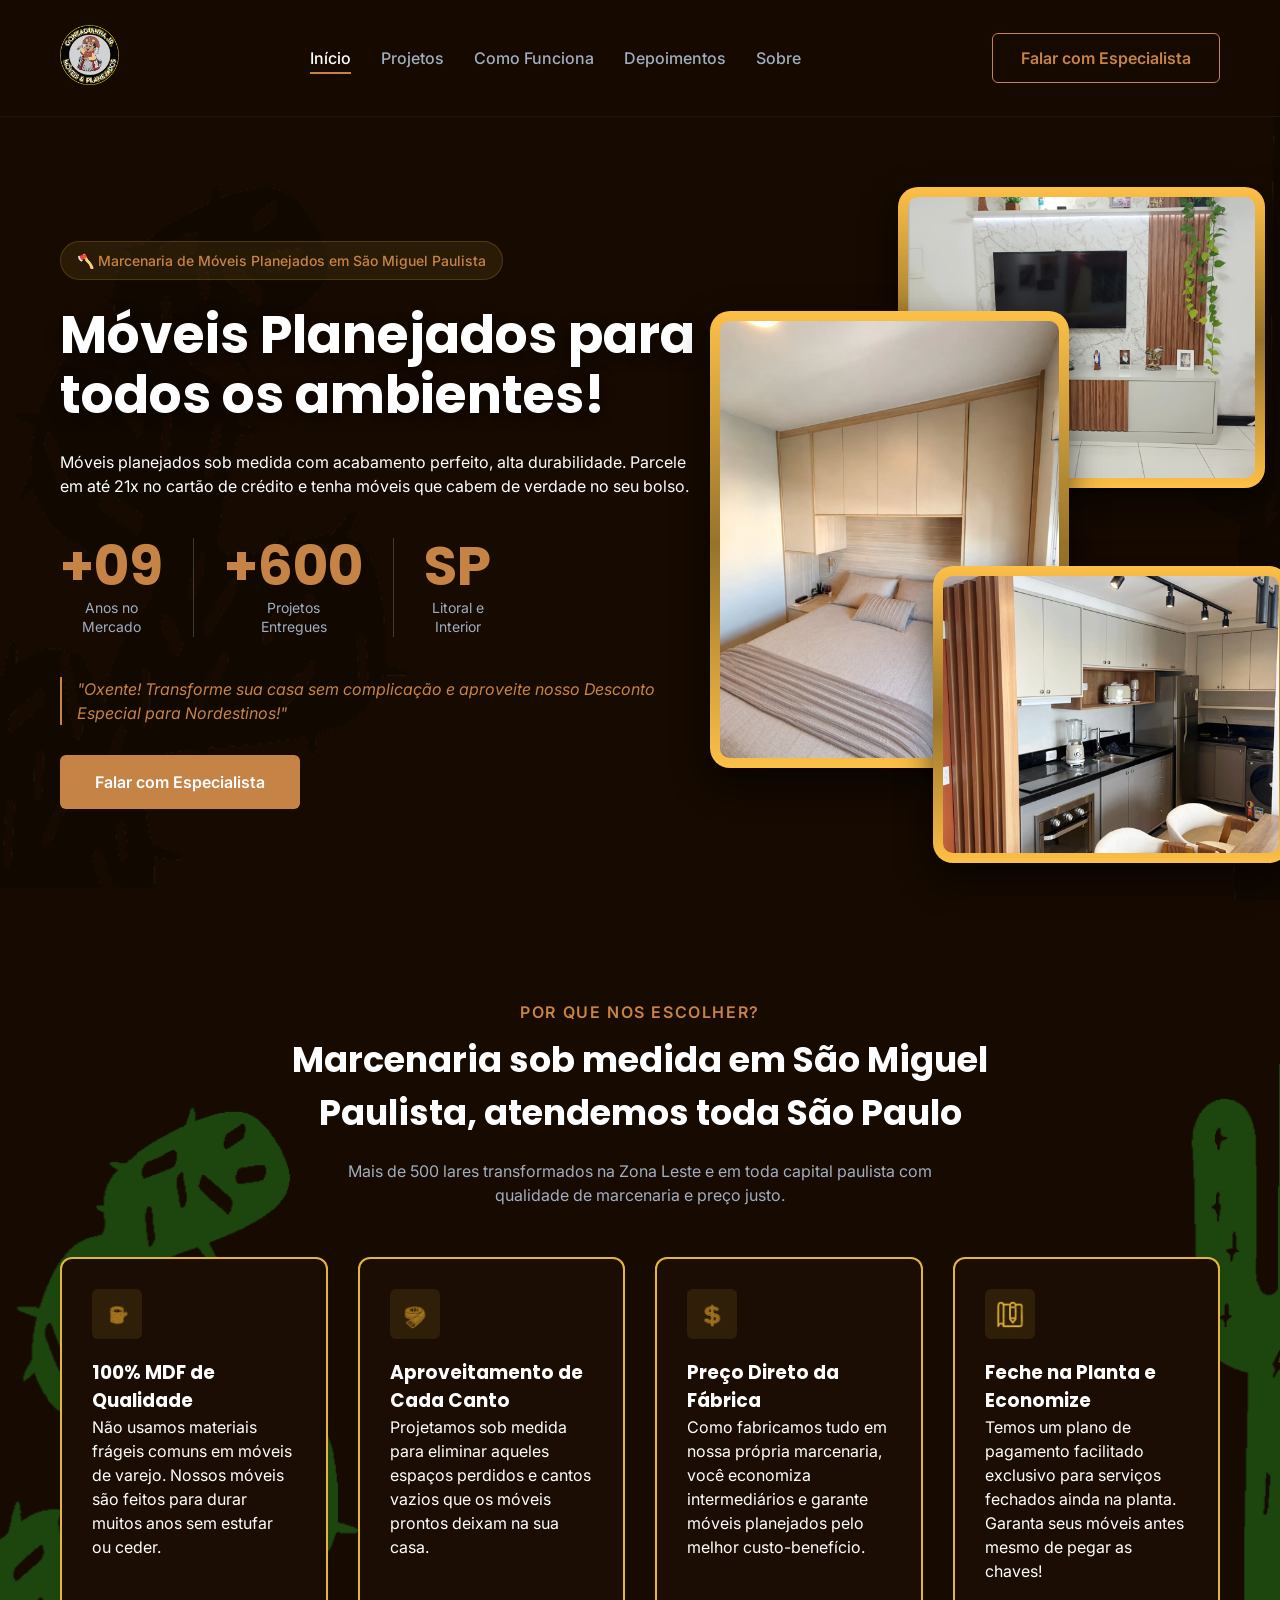
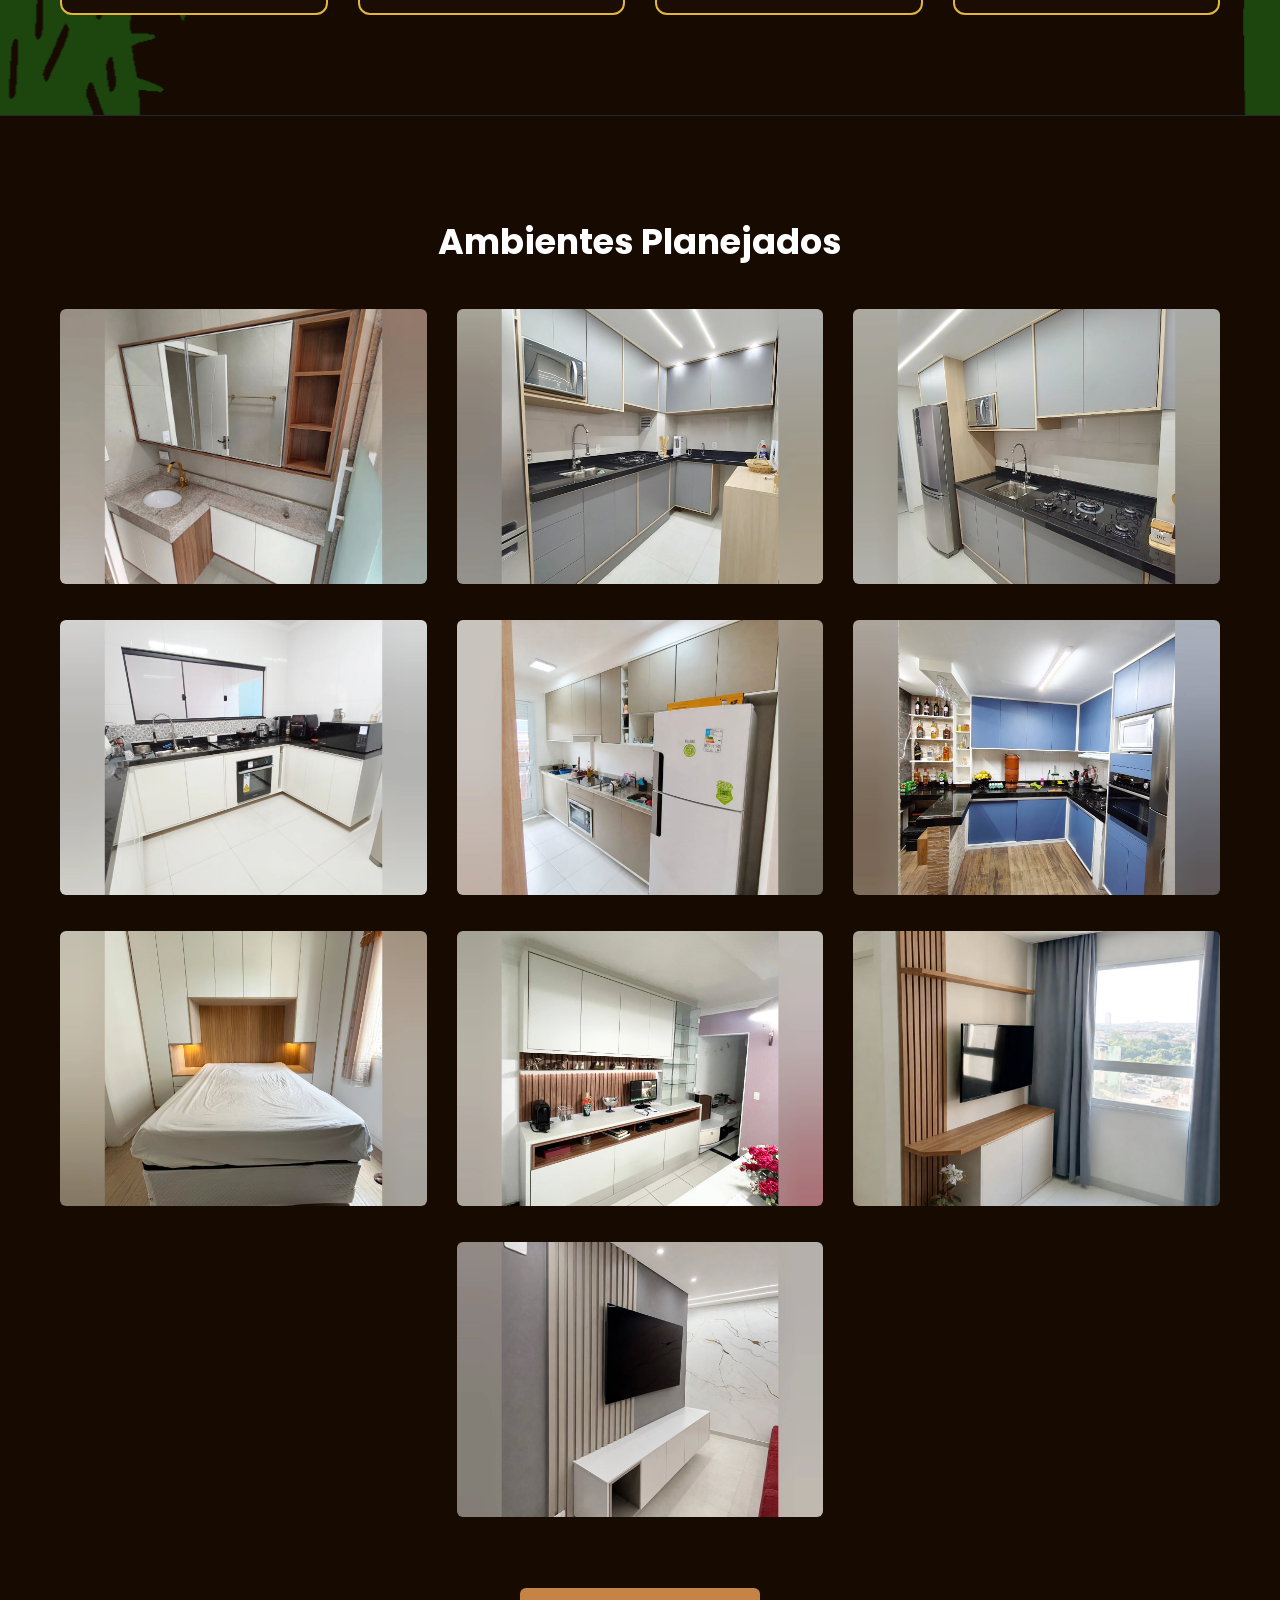
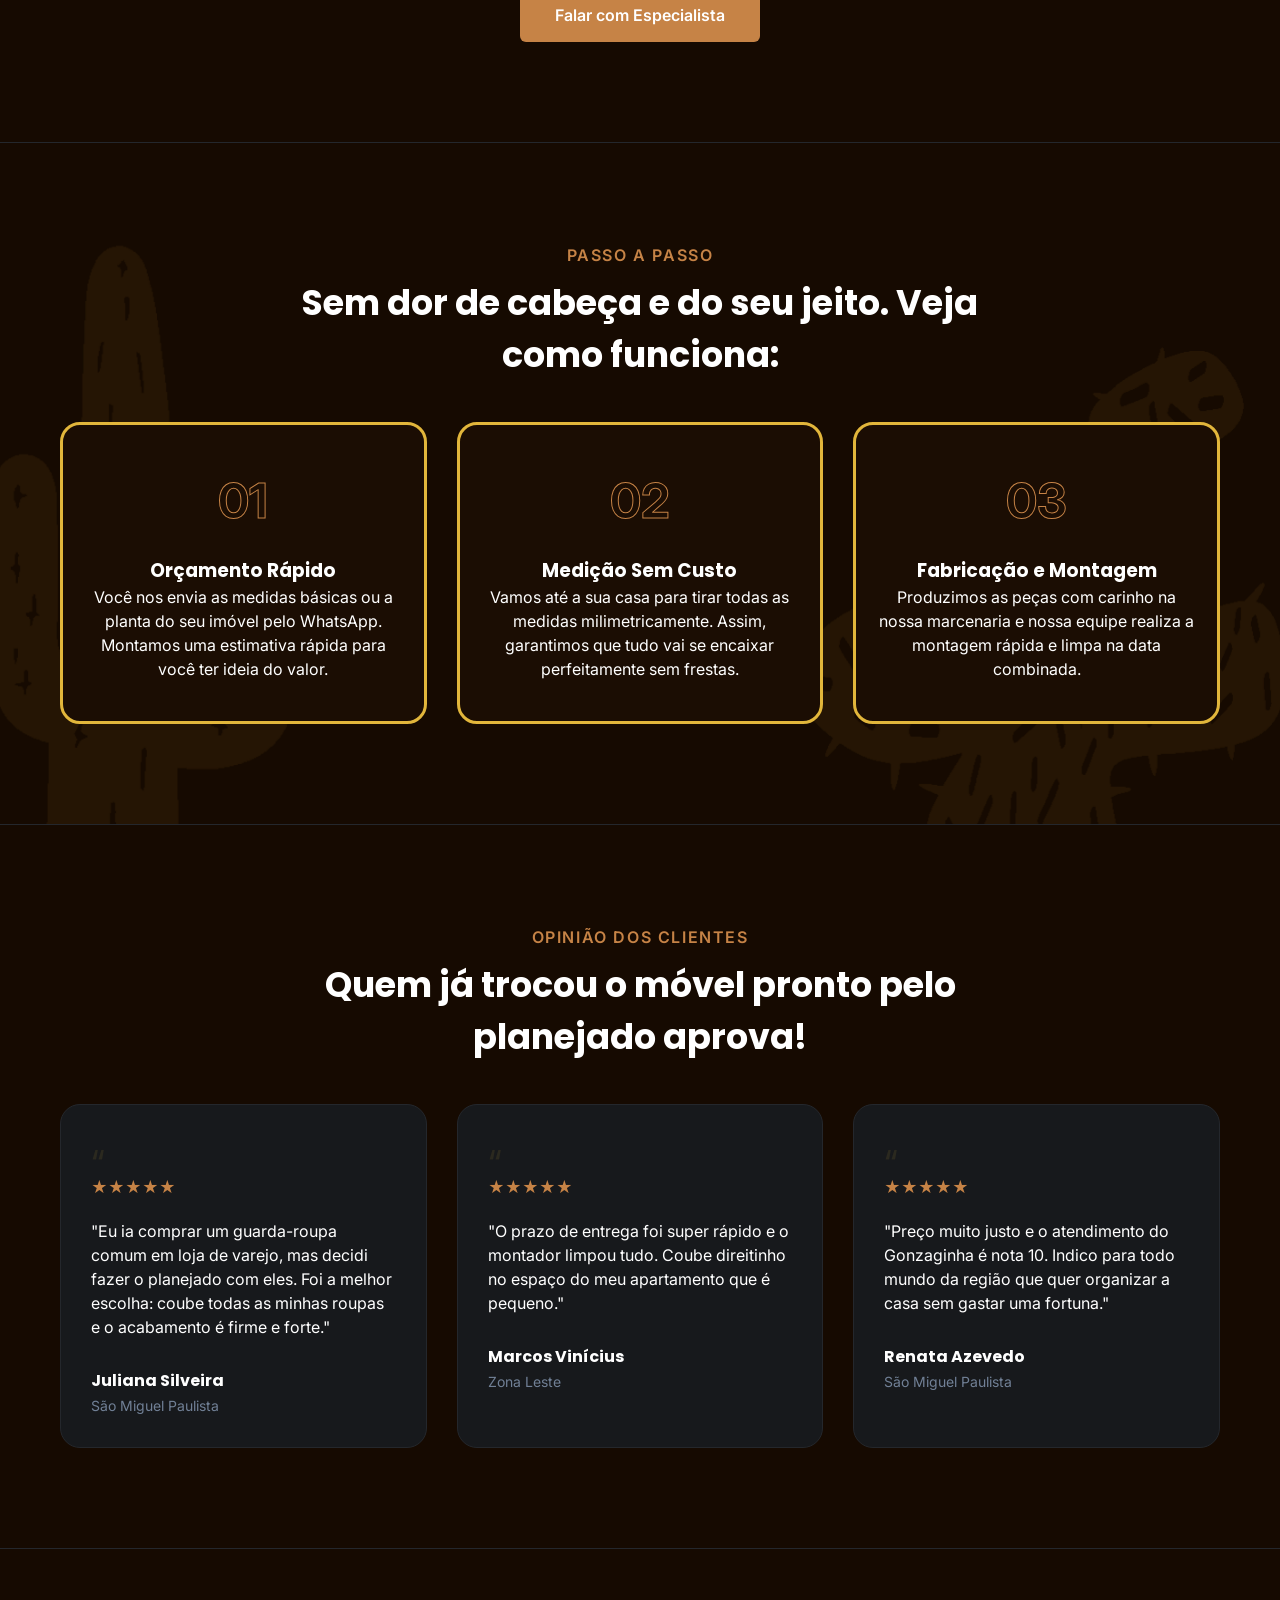
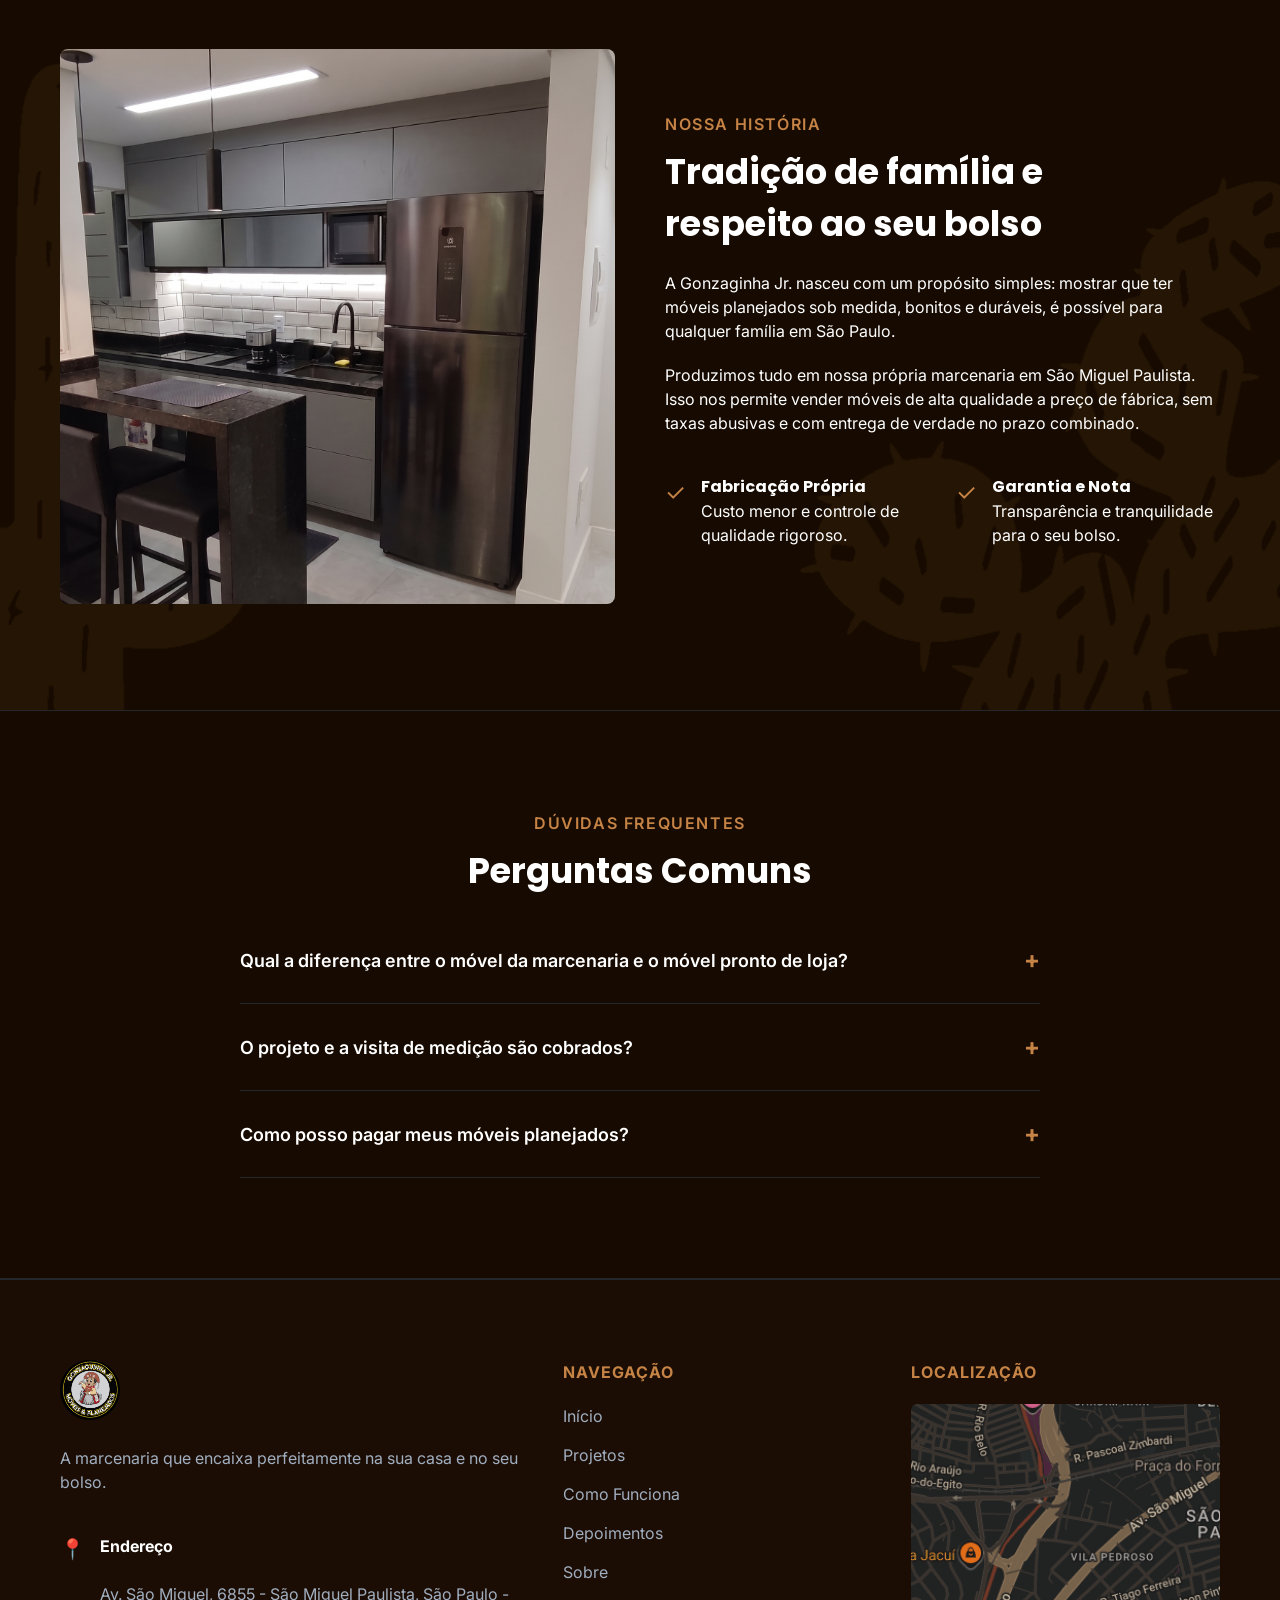
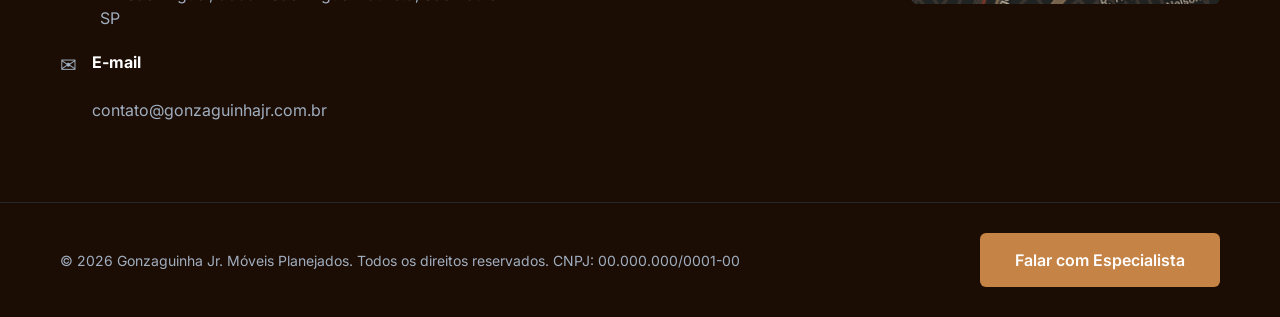
==== commit 851da7dc: "feat: adiciona carrossel mobile, link do whatsapp e pequenos ajustes visuais" ====
--- a/index.html
+++ b/index.html
@@ -26,7 +26,7 @@
                 <a href="#depoimentos">Depoimentos</a>
                 <a href="#sobre">Sobre</a>
             </nav>
-            <a href="#orcamento" class="btn-outline">Fazer Orçamento</a>
+            <a href="https://api.whatsapp.com/send?phone=5511915310573&text=Ol%C3%A1%2C%20tudo%20bem%3F%20vim%20do%20site%20e%20gostaria%20de%20faze%20um%20Or%C3%A7amento" target="_blank" class="btn-outline">Falar com Especialista</a>
         </div>
     </header>
 
@@ -35,7 +35,7 @@
         <div class="container hero-content">
             <div class="hero-text">
                 <div class="badge">🪓 Marcenaria de Móveis Planejados em São Miguel Paulista</div>
-                <h1>Móveis Planejados para<br>todos os ambientes!</h1>
+                <h1>Móveis Planejados para <br class="desktop-only">todos os ambientes!</h1>
                 <p>Móveis planejados sob medida com acabamento perfeito, alta durabilidade. Parcele em até 21x no cartão
                     de crédito e tenha móveis que cabem de verdade no seu bolso.</p>
 
@@ -58,7 +58,7 @@
                     "Oxente! Transforme sua casa sem complicação e aproveite nosso Desconto Especial para Nordestinos!"
                 </div>
 
-                <a href="#contato" class="btn-solid">Falar com Especialista</a>
+                <a href="https://api.whatsapp.com/send?phone=5511915310573&text=Ol%C3%A1%2C%20tudo%20bem%3F%20vim%20do%20site%20e%20gostaria%20de%20faze%20um%20Or%C3%A7amento" target="_blank" class="btn-solid">Falar com Especialista</a>
             </div>
 
             <div class="hero-images">
@@ -168,8 +168,12 @@
                         style="width:100%; border-radius:6px; aspect-ratio: 4/3; object-fit: cover;">
                 </div>
             </div>
+            
+            <!-- Indicadores do Carrossel (Mobile) -->
+            <div class="carousel-dots"></div>
+
             <div class="text-center">
-                <a href="#contato" class="btn-solid">Falar com Especialista</a>
+                <a href="https://api.whatsapp.com/send?phone=5511915310573&text=Ol%C3%A1%2C%20tudo%20bem%3F%20vim%20do%20site%20e%20gostaria%20de%20faze%20um%20Or%C3%A7amento" target="_blank" class="btn-solid">Falar com Especialista</a>
             </div>
         </div>
     </section>
@@ -380,7 +384,7 @@
         <div class="footer-bottom">
             <div class="container">
                 <p>© 2026 Gonzaguinha Jr. Móveis Planejados. Todos os direitos reservados. CNPJ: 00.000.000/0001-00</p>
-                <a href="#contato" class="btn-solid">Falar com Especialista</a>
+                <a href="https://api.whatsapp.com/send?phone=5511915310573&text=Ol%C3%A1%2C%20tudo%20bem%3F%20vim%20do%20site%20e%20gostaria%20de%20faze%20um%20Or%C3%A7amento" target="_blank" class="btn-solid">Falar com Especialista</a>
             </div>
         </div>
     </footer>
@@ -415,6 +419,72 @@
                 }
             }, 3000);
         }
+
+        // Portfolio Mobile Carousel
+        const portfolioGrid = document.querySelector('.portfolio-grid');
+        const dotsContainer = document.querySelector('.carousel-dots');
+        const portfolioItems = document.querySelectorAll('.portfolio-item');
+        let portfolioInterval;
+
+        function startPortfolioCarousel() {
+            clearInterval(portfolioInterval);
+            
+            if (window.innerWidth <= 768 && portfolioGrid) {
+                // Gerar dots
+                if (dotsContainer) {
+                    dotsContainer.innerHTML = '';
+                    portfolioItems.forEach((_, index) => {
+                        const dot = document.createElement('div');
+                        dot.classList.add('dot');
+                        if (index === 0) dot.classList.add('active');
+                        
+                        // Clique no dot
+                        dot.addEventListener('click', () => {
+                            const itemWidth = portfolioGrid.clientWidth;
+                            portfolioGrid.scrollTo({ left: itemWidth * index, behavior: 'smooth' });
+                            // Reseta intervalo ao interagir
+                            clearInterval(portfolioInterval);
+                            startAutoScroll();
+                        });
+                        
+                        dotsContainer.appendChild(dot);
+                    });
+                }
+
+                // Atualizar dot ativo ao rolar
+                portfolioGrid.addEventListener('scroll', () => {
+                    const itemWidth = portfolioGrid.clientWidth;
+                    // Prevenir divisão por zero e checar se scrollWidth é válido
+                    if (itemWidth === 0) return;
+                    const activeIndex = Math.round(portfolioGrid.scrollLeft / itemWidth);
+                    document.querySelectorAll('.carousel-dots .dot').forEach((dot, index) => {
+                        dot.classList.toggle('active', index === activeIndex);
+                    });
+                });
+
+                function startAutoScroll() {
+                    portfolioInterval = setInterval(() => {
+                        const scrollLeft = portfolioGrid.scrollLeft;
+                        const itemWidth = portfolioGrid.clientWidth;
+                        const maxScroll = portfolioGrid.scrollWidth - itemWidth;
+                        
+                        // Se chegou no fim, volta pro começo, senão vai pro próximo
+                        if (scrollLeft >= maxScroll - 10) {
+                            portfolioGrid.scrollTo({ left: 0, behavior: 'smooth' });
+                        } else {
+                            portfolioGrid.scrollBy({ left: itemWidth, behavior: 'smooth' });
+                        }
+                    }, 3000);
+                }
+                
+                startAutoScroll();
+            } else {
+                if (dotsContainer) dotsContainer.innerHTML = ''; // Remove dots no desktop
+            }
+        }
+
+        startPortfolioCarousel();
+        window.addEventListener('resize', startPortfolioCarousel);
     </script>
 </body>
 
--- a/style.css
+++ b/style.css
@@ -606,8 +606,36 @@
   font-size: 14px;
 }
 
+/* Carousel Dots */
+.carousel-dots {
+  display: flex;
+  justify-content: center;
+  gap: 8px;
+  margin-bottom: 25px;
+}
+
+.carousel-dots .dot {
+  width: 10px;
+  height: 10px;
+  border-radius: 50%;
+  background-color: var(--cadet-blue);
+  opacity: 0.5;
+  cursor: pointer;
+  transition: all 0.3s ease;
+}
+
+.carousel-dots .dot.active {
+  background-color: var(--anzac);
+  opacity: 1;
+  width: 25px;
+  border-radius: 10px;
+}
+
 /* RESPONSIVIDADE */
 @media (max-width: 992px) {
+  .desktop-only {
+    display: none;
+  }
 
   .grid-3,
   .grid-4 {
@@ -685,6 +713,11 @@
     z-index: 10;
   }
 
+  .hero-images > div {
+    padding: 5px;
+    border-radius: 17px;
+  }
+
   .img-hero-1 img,
   .img-hero-2 img,
   .img-hero-3 img {
@@ -757,8 +790,27 @@
     grid-template-columns: 1fr;
   }
 
+  .portfolio-grid {
+    display: flex;
+    overflow-x: auto;
+    scroll-snap-type: x mandatory;
+    scroll-behavior: smooth;
+    gap: 15px;
+    padding-bottom: 20px;
+    scrollbar-width: none; /* Firefox */
+  }
+
+  .portfolio-grid::-webkit-scrollbar {
+    display: none; /* Chrome/Safari */
+  }
+
+  .portfolio-grid .portfolio-item {
+    flex: 0 0 100%;
+    scroll-snap-align: center;
+  }
+
   .portfolio-grid .portfolio-item:last-child:nth-child(7) {
-    grid-column: 1;
+    grid-column: auto;
     width: 100%;
   }
 
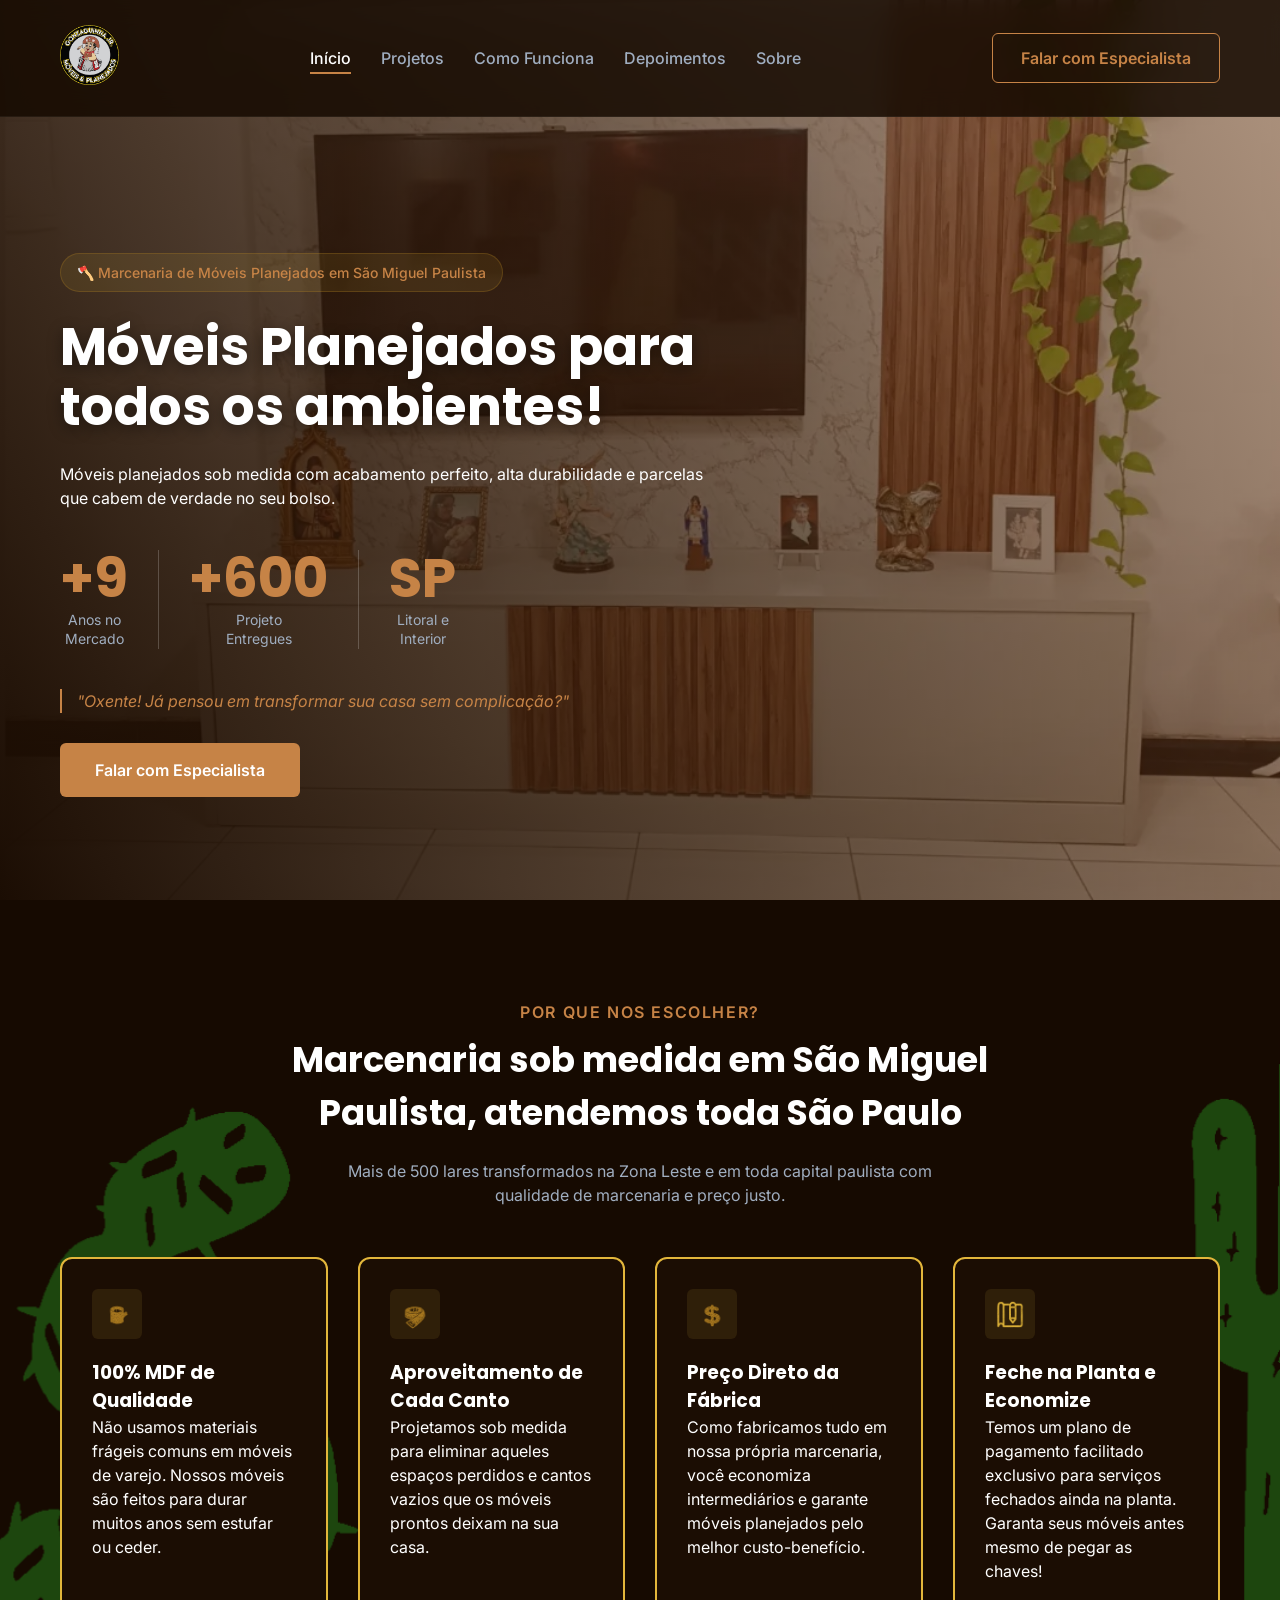
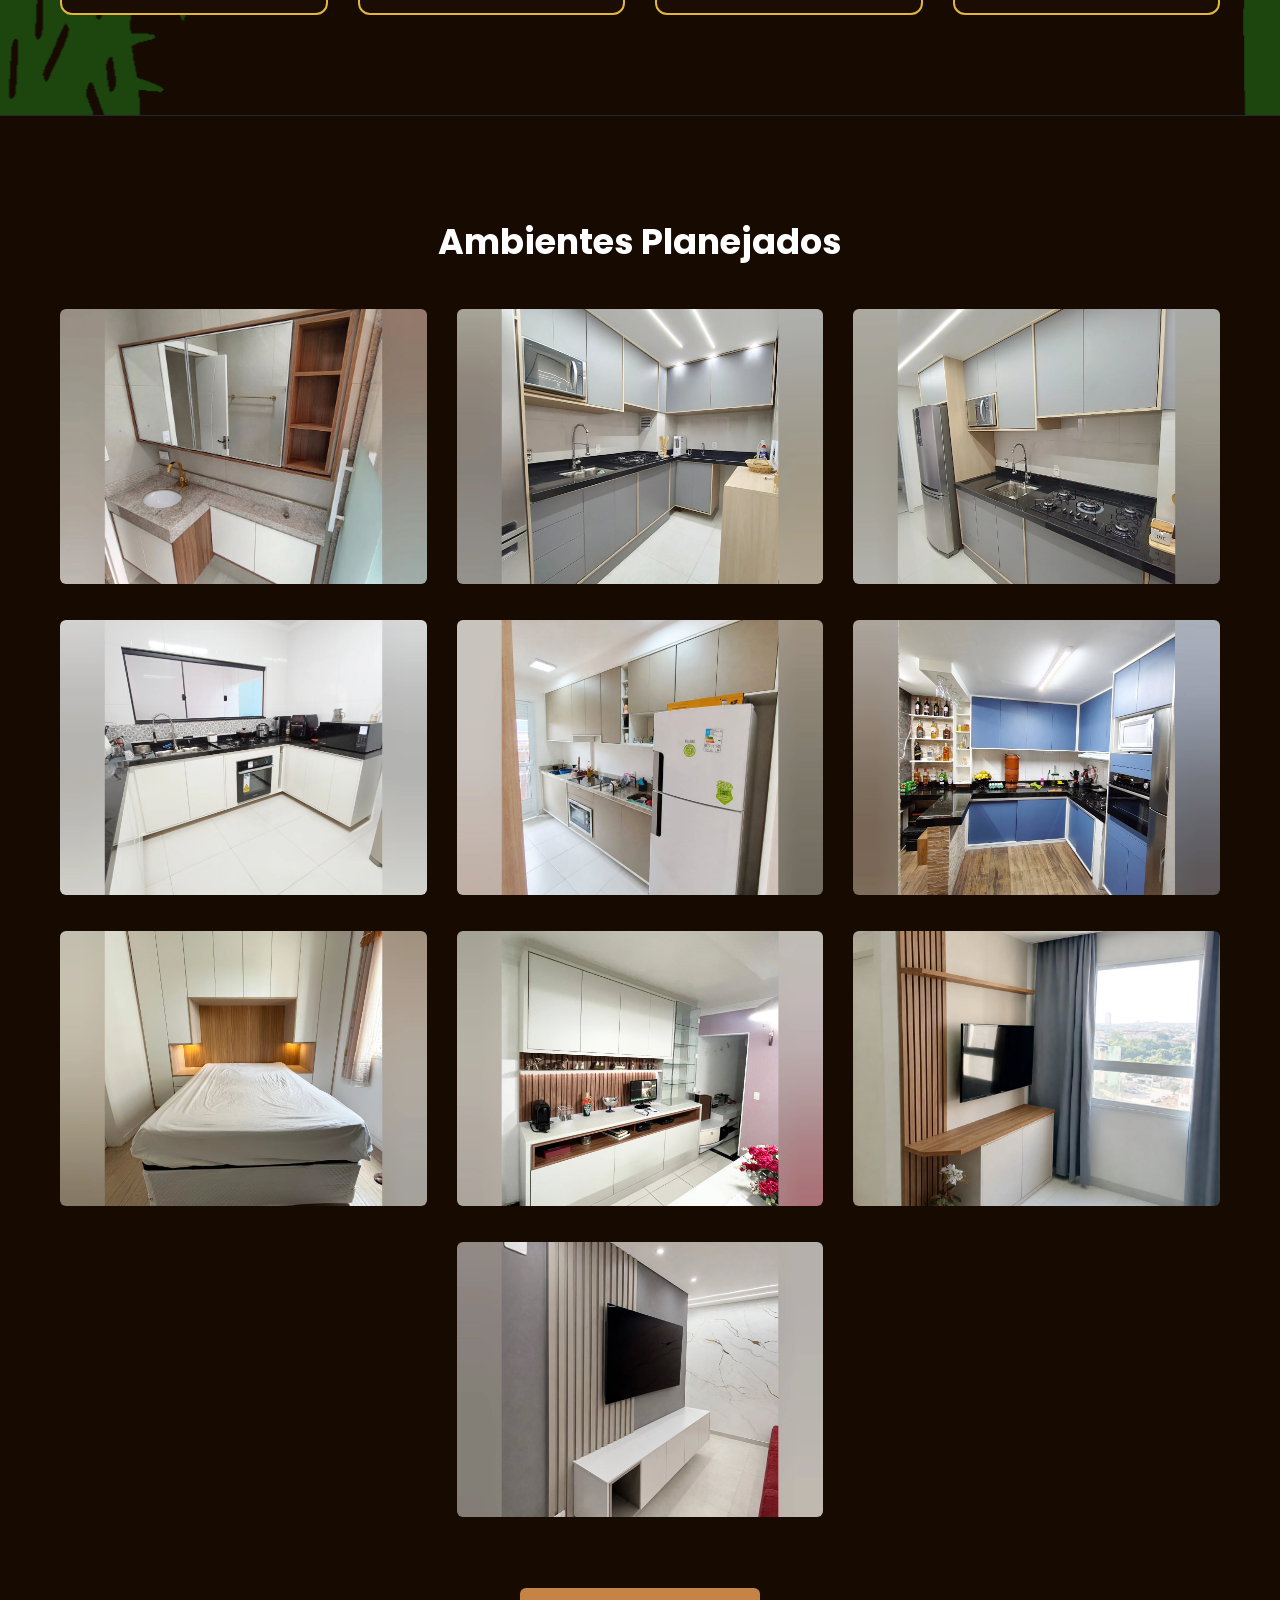
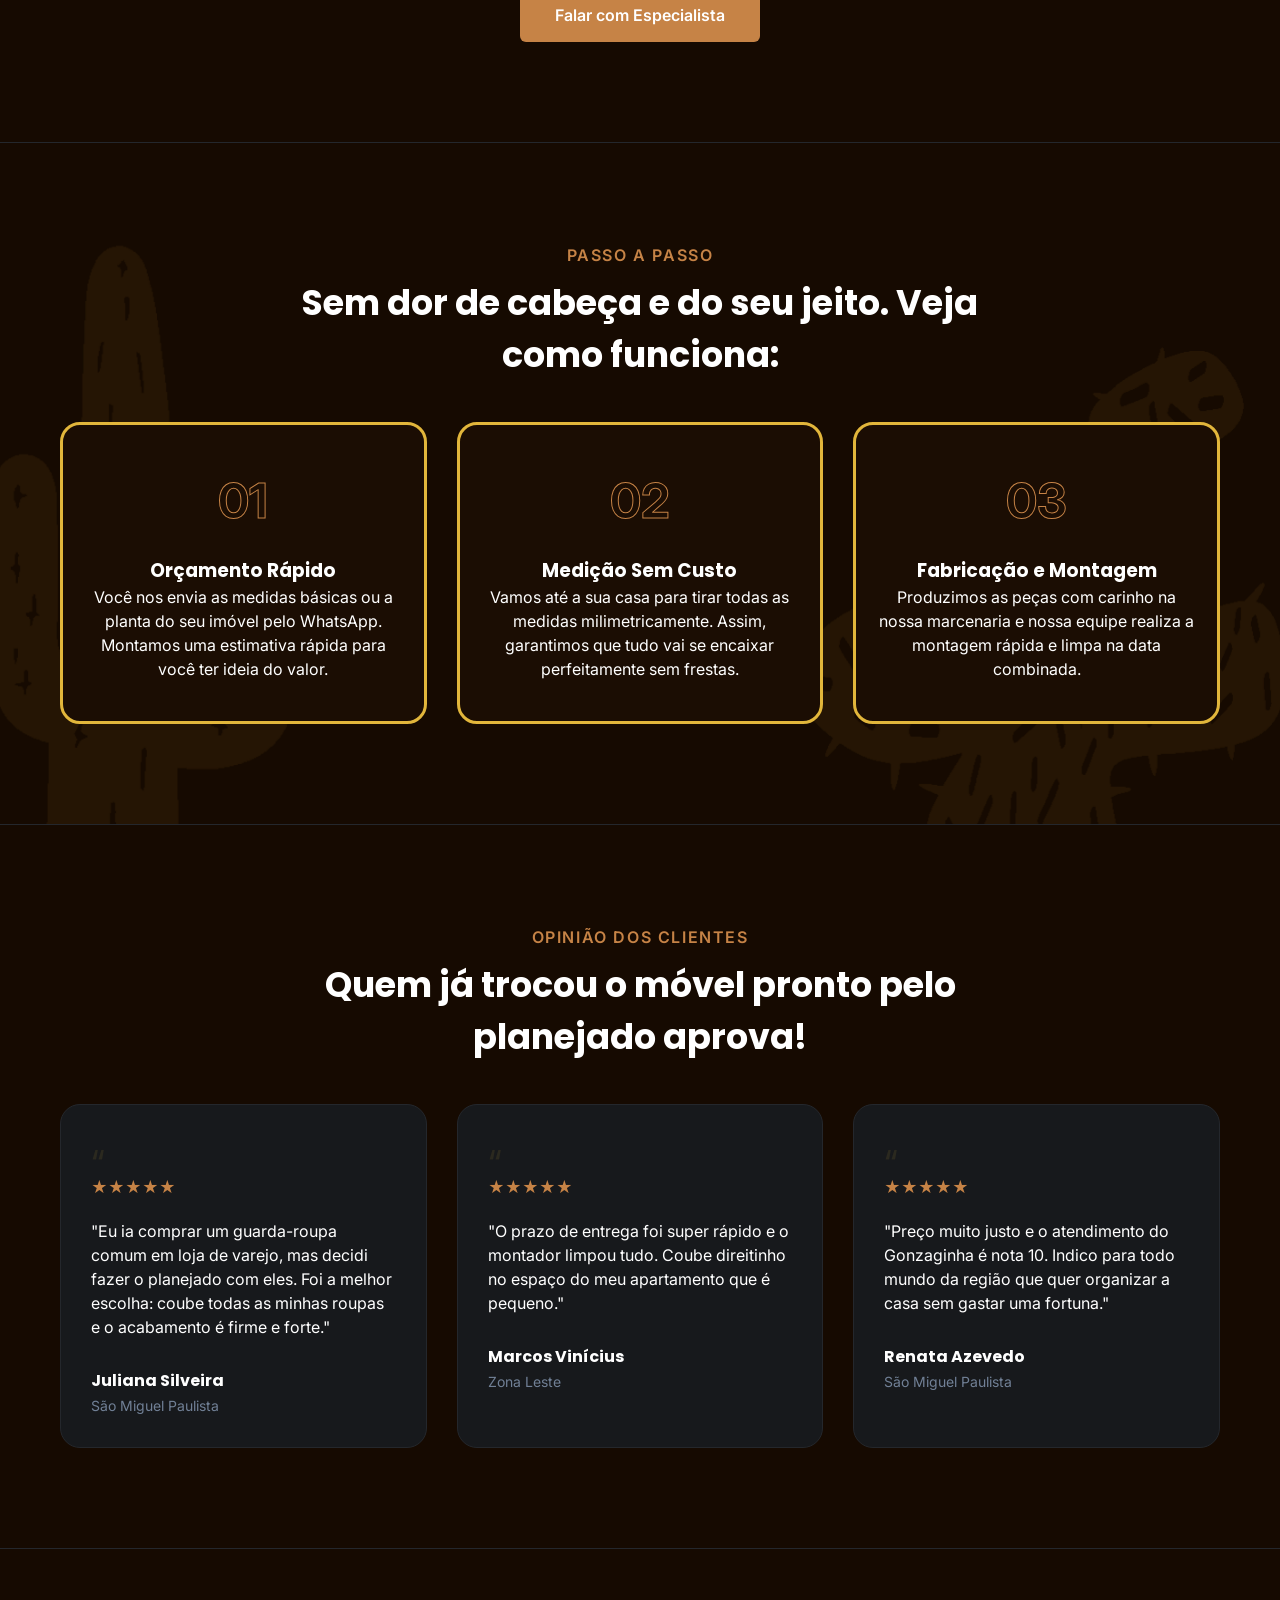
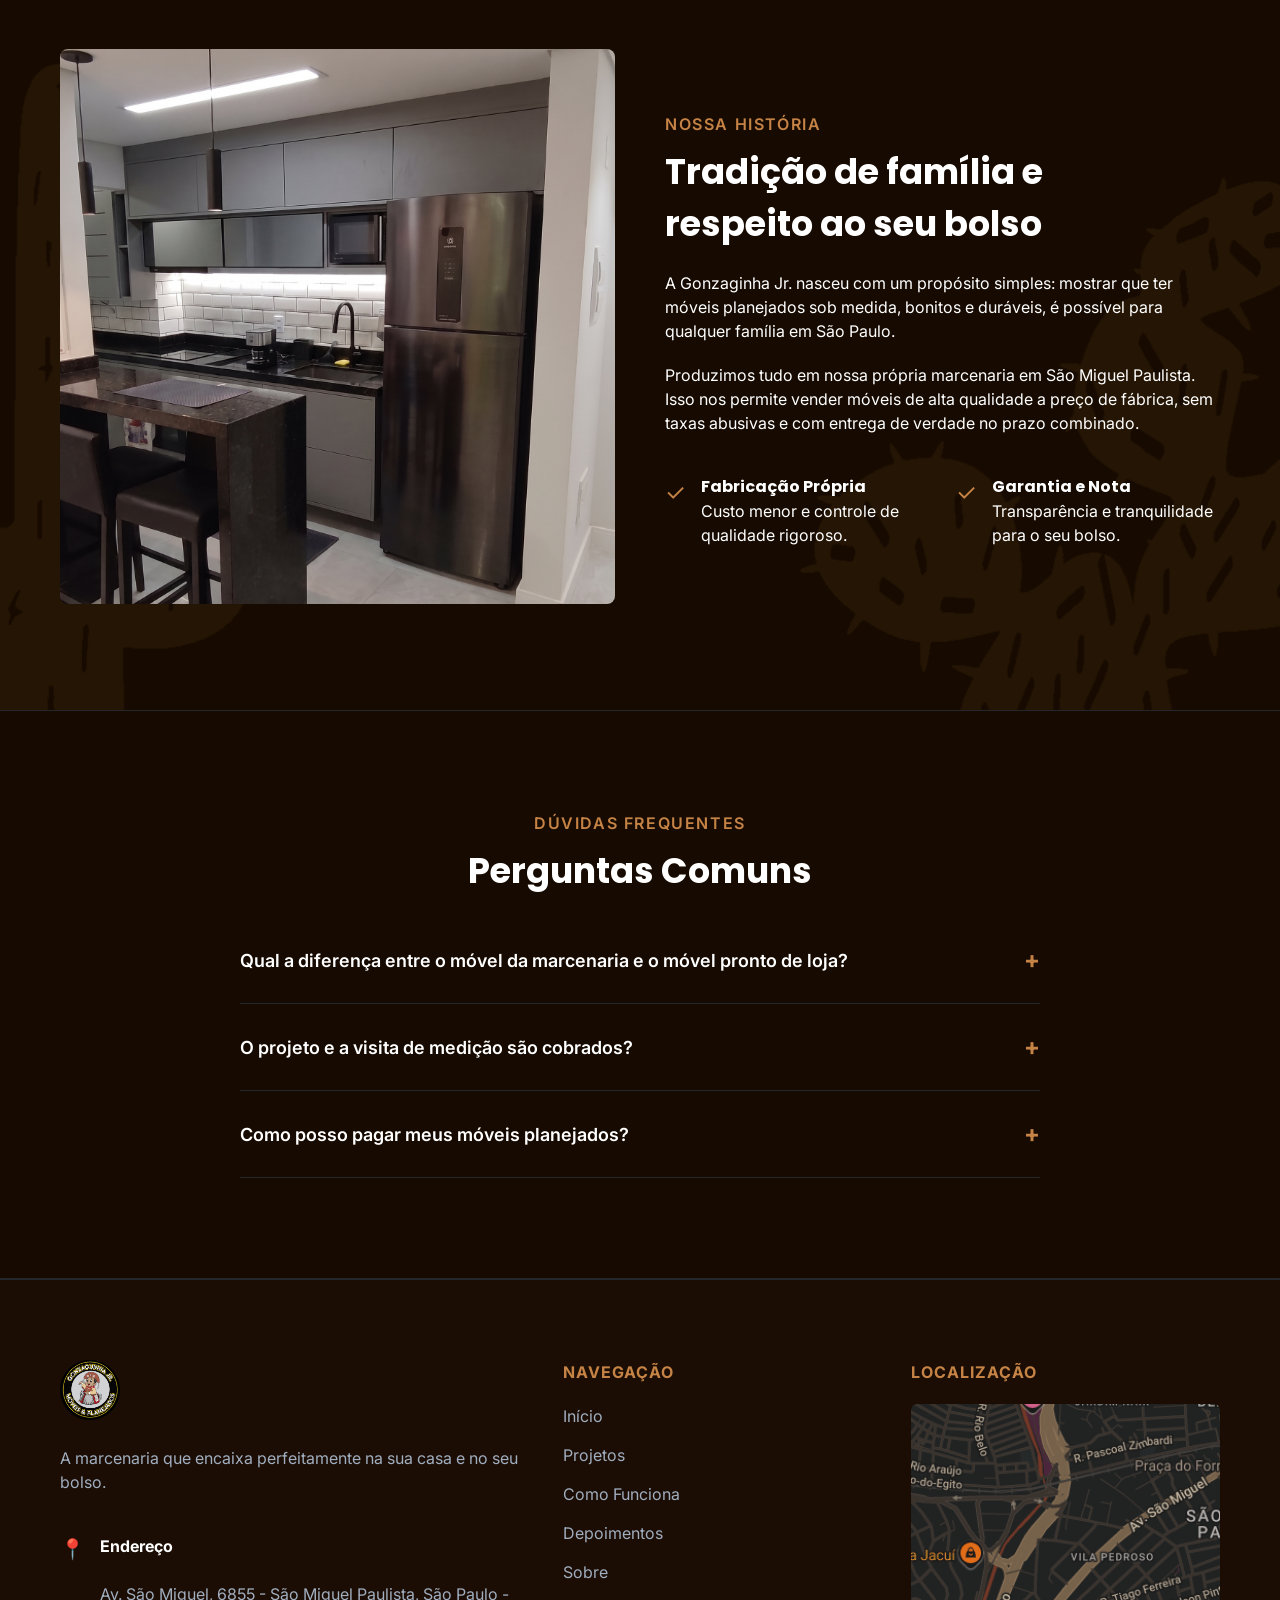
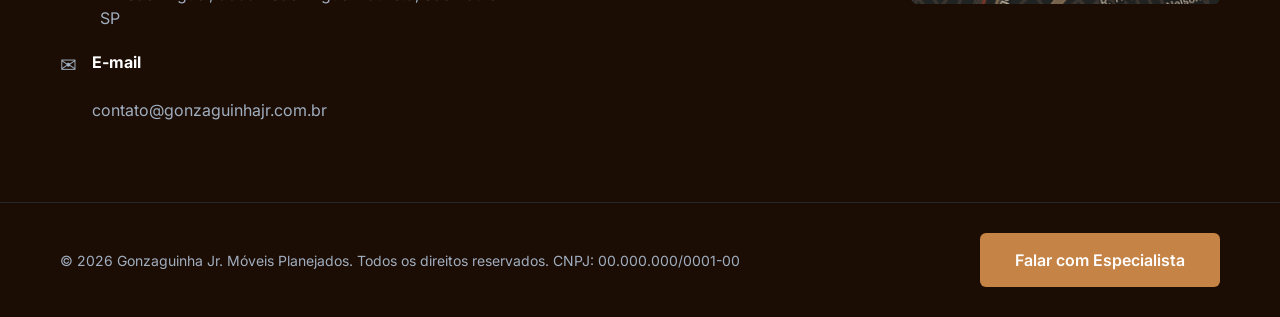
==== commit 68152815: "feat: refatoração da hero section conforme figma" ====
--- a/index.html
+++ b/index.html
@@ -26,27 +26,39 @@
                 <a href="#depoimentos">Depoimentos</a>
                 <a href="#sobre">Sobre</a>
             </nav>
-            <a href="https://api.whatsapp.com/send?phone=5511915310573&text=Ol%C3%A1%2C%20tudo%20bem%3F%20vim%20do%20site%20e%20gostaria%20de%20faze%20um%20Or%C3%A7amento" target="_blank" class="btn-outline">Falar com Especialista</a>
+            <a href="https://api.whatsapp.com/send?phone=5511915310573&text=Ol%C3%A1%2C%20tudo%20bem%3F%20vim%20do%20site%20e%20gostaria%20de%20faze%20um%20Or%C3%A7amento"
+                target="_blank" class="btn-outline">Falar com Especialista</a>
         </div>
     </header>
 
     <!-- HERO SECTION -->
     <section id="inicio" class="hero">
+        <div class="hero-bg-slider">
+            <div class="hero-bg-slide active"
+                style="background-image: url('assets/fotos_instagram/HERO/SALA_PRINCIPAL_2025-11-17_15-14-31_UTC_2%201.png');">
+            </div>
+            <div class="hero-bg-slide"
+                style="background-image: url('assets/fotos_instagram/HERO/DORMITORIO_PRINCIPAL_2026-07-01_13-16-02_UTC_3%201.png');">
+            </div>
+            <div class="hero-bg-slide"
+                style="background-image: url('assets/fotos_instagram/HERO/COZINHA_PRINCIPAL_2026-02-12_15-26-23_UTC_2%201.png');">
+            </div>
+        </div>
         <div class="container hero-content">
             <div class="hero-text">
                 <div class="badge">🪓 Marcenaria de Móveis Planejados em São Miguel Paulista</div>
-                <h1>Móveis Planejados para <br class="desktop-only">todos os ambientes!</h1>
-                <p>Móveis planejados sob medida com acabamento perfeito, alta durabilidade. Parcele em até 21x no cartão
-                    de crédito e tenha móveis que cabem de verdade no seu bolso.</p>
+                <h1>Móveis Planejados para todos os ambientes!</h1>
+                <p>Móveis planejados sob medida com acabamento perfeito, alta durabilidade e parcelas que cabem de
+                    verdade no seu bolso.</p>
 
                 <div class="stats">
                     <div class="stat-item">
-                        <span class="stat-number">+09</span>
+                        <span class="stat-number">+9</span>
                         <span>Anos no<br>Mercado</span>
                     </div>
                     <div class="stat-item">
                         <span class="stat-number">+600</span>
-                        <span>Projetos<br>Entregues</span>
+                        <span>Projeto<br>Entregues</span>
                     </div>
                     <div class="stat-item">
                         <span class="stat-number sp-text">SP</span>
@@ -55,24 +67,11 @@
                 </div>
 
                 <div class="hero-quote">
-                    "Oxente! Transforme sua casa sem complicação e aproveite nosso Desconto Especial para Nordestinos!"
-                </div>
-
-                <a href="https://api.whatsapp.com/send?phone=5511915310573&text=Ol%C3%A1%2C%20tudo%20bem%3F%20vim%20do%20site%20e%20gostaria%20de%20faze%20um%20Or%C3%A7amento" target="_blank" class="btn-solid">Falar com Especialista</a>
-            </div>
-
-            <div class="hero-images">
-                <!-- Hero Images Placeholders -->
-                <div class="img-hero-1"><img
-                        src="assets/fotos_instagram/HERO/SALA_PRINCIPAL_2025-11-17_15-14-31_UTC_2%201.png"
-                        alt="Sala Planejada"></div>
-                <div class="img-hero-2"><img
-                        src="assets/fotos_instagram/HERO/DORMITORIO_PRINCIPAL_2026-07-01_13-16-02_UTC_3%201.png"
-                        alt="Dormitório Planejado"></div>
-                <div class="img-hero-3"><img
-                        src="assets/fotos_instagram/HERO/COZINHA_PRINCIPAL_2026-02-12_15-26-23_UTC_2%201.png"
-                        alt="Cozinha Planejada Principal">
-                </div>
+                    "Oxente! Já pensou em transformar sua casa sem complicação?"
+                </div>
+
+                <a href="https://api.whatsapp.com/send?phone=5511915310573&text=Ol%C3%A1%2C%20tudo%20bem%3F%20vim%20do%20site%20e%20gostaria%20de%20faze%20um%20Or%C3%A7amento"
+                    target="_blank" class="btn-solid">Falar com Especialista</a>
             </div>
         </div>
     </section>
@@ -168,12 +167,13 @@
                         style="width:100%; border-radius:6px; aspect-ratio: 4/3; object-fit: cover;">
                 </div>
             </div>
-            
+
             <!-- Indicadores do Carrossel (Mobile) -->
             <div class="carousel-dots"></div>
 
             <div class="text-center">
-                <a href="https://api.whatsapp.com/send?phone=5511915310573&text=Ol%C3%A1%2C%20tudo%20bem%3F%20vim%20do%20site%20e%20gostaria%20de%20faze%20um%20Or%C3%A7amento" target="_blank" class="btn-solid">Falar com Especialista</a>
+                <a href="https://api.whatsapp.com/send?phone=5511915310573&text=Ol%C3%A1%2C%20tudo%20bem%3F%20vim%20do%20site%20e%20gostaria%20de%20faze%20um%20Or%C3%A7amento"
+                    target="_blank" class="btn-solid">Falar com Especialista</a>
             </div>
         </div>
     </section>
@@ -384,7 +384,8 @@
         <div class="footer-bottom">
             <div class="container">
                 <p>© 2026 Gonzaguinha Jr. Móveis Planejados. Todos os direitos reservados. CNPJ: 00.000.000/0001-00</p>
-                <a href="https://api.whatsapp.com/send?phone=5511915310573&text=Ol%C3%A1%2C%20tudo%20bem%3F%20vim%20do%20site%20e%20gostaria%20de%20faze%20um%20Or%C3%A7amento" target="_blank" class="btn-solid">Falar com Especialista</a>
+                <a href="https://api.whatsapp.com/send?phone=5511915310573&text=Ol%C3%A1%2C%20tudo%20bem%3F%20vim%20do%20site%20e%20gostaria%20de%20faze%20um%20Or%C3%A7amento"
+                    target="_blank" class="btn-solid">Falar com Especialista</a>
             </div>
         </div>
     </footer>
@@ -405,19 +406,16 @@
             });
         });
 
-        // Hero Mobile Slideshow
-        const heroImages = document.querySelectorAll('.hero-images > div');
-        let currentSlide = 0;
-
-        if (heroImages.length > 0) {
-            heroImages[0].classList.add('active');
+        // Hero Background Fade Slideshow
+        const bgSlides = document.querySelectorAll('.hero-bg-slide');
+        let currentBgSlide = 0;
+
+        if (bgSlides.length > 0) {
             setInterval(() => {
-                if (window.innerWidth <= 992) {
-                    heroImages[currentSlide].classList.remove('active');
-                    currentSlide = (currentSlide + 1) % heroImages.length;
-                    heroImages[currentSlide].classList.add('active');
-                }
-            }, 3000);
+                bgSlides[currentBgSlide].classList.remove('active');
+                currentBgSlide = (currentBgSlide + 1) % bgSlides.length;
+                bgSlides[currentBgSlide].classList.add('active');
+            }, 5000);
         }
 
         // Portfolio Mobile Carousel
@@ -428,7 +426,7 @@
 
         function startPortfolioCarousel() {
             clearInterval(portfolioInterval);
-            
+
             if (window.innerWidth <= 768 && portfolioGrid) {
                 // Gerar dots
                 if (dotsContainer) {
@@ -437,7 +435,7 @@
                         const dot = document.createElement('div');
                         dot.classList.add('dot');
                         if (index === 0) dot.classList.add('active');
-                        
+
                         // Clique no dot
                         dot.addEventListener('click', () => {
                             const itemWidth = portfolioGrid.clientWidth;
@@ -446,7 +444,7 @@
                             clearInterval(portfolioInterval);
                             startAutoScroll();
                         });
-                        
+
                         dotsContainer.appendChild(dot);
                     });
                 }
@@ -467,7 +465,7 @@
                         const scrollLeft = portfolioGrid.scrollLeft;
                         const itemWidth = portfolioGrid.clientWidth;
                         const maxScroll = portfolioGrid.scrollWidth - itemWidth;
-                        
+
                         // Se chegou no fim, volta pro começo, senão vai pro próximo
                         if (scrollLeft >= maxScroll - 10) {
                             portfolioGrid.scrollTo({ left: 0, behavior: 'smooth' });
@@ -476,7 +474,7 @@
                         }
                     }, 3000);
                 }
-                
+
                 startAutoScroll();
             } else {
                 if (dotsContainer) dotsContainer.innerHTML = ''; // Remove dots no desktop
--- a/style.css
+++ b/style.css
@@ -163,17 +163,45 @@
 
 /* Hero Section */
 .hero {
-  background: url('assets/hero-bg.png') center/cover no-repeat;
+  position: relative;
+  background: linear-gradient(241deg, rgba(129, 61, 16, 0.4) 0%, rgba(27, 13, 3, 1) 100%);
   min-height: 900px;
   padding-top: 150px;
   display: flex;
   align-items: center;
 }
 
+.hero-bg-slider {
+  position: absolute;
+  top: 0;
+  left: 0;
+  width: 100%;
+  height: 100%;
+  z-index: -1;
+  overflow: hidden;
+}
+
+.hero-bg-slide {
+  position: absolute;
+  top: 0;
+  left: 0;
+  width: 100%;
+  height: 100%;
+  background-size: cover;
+  background-position: center;
+  opacity: 0;
+  transition: opacity 1.5s ease-in-out;
+}
+
+.hero-bg-slide.active {
+  opacity: 1;
+}
+
 .hero-content {
   display: flex;
-  justify-content: space-between;
-  align-items: center;
+  justify-content: flex-start;
+  align-items: center;
+  width: 100%;
 }
 
 .hero-text {
@@ -255,56 +283,6 @@
   margin-bottom: 30px;
   color: var(--anzac);
   font-style: italic;
-}
-
-.hero-images {
-  position: relative;
-  width: 579px;
-  height: 676px;
-}
-
-.hero-images>div {
-  background: linear-gradient(180deg, rgba(253, 192, 71, 1) 0%, rgba(151, 115, 42, 1) 51%, rgba(253, 192, 71, 1) 100%);
-  padding: 10px;
-  /* Atua como a borda de 10px */
-  border-radius: 20px;
-  box-shadow: 0px 15px 35px 0px rgba(0, 0, 0, 0.6);
-}
-
-.hero-images img {
-  border-radius: 10px;
-  /* Raio interno */
-  width: 100%;
-  height: 100%;
-  object-fit: cover;
-  display: block;
-}
-
-.img-hero-1 {
-  position: absolute;
-  left: 188px;
-  top: 0;
-  width: 367px;
-  height: 301px;
-  z-index: 1;
-}
-
-.img-hero-2 {
-  position: absolute;
-  left: 0;
-  top: 124px;
-  width: 359px;
-  height: 457px;
-  z-index: 2;
-}
-
-.img-hero-3 {
-  position: absolute;
-  left: 223px;
-  top: 379px;
-  width: 356px;
-  height: 297px;
-  z-index: 3;
 }
 
 #diferenciais {
@@ -655,73 +633,13 @@
 
   .hero {
     min-height: auto;
-    padding-top: 120px;
-    padding-bottom: 60px;
-  }
-
-  .hero-images {
-    position: relative;
-    width: 100%;
-    height: 300px;
-    margin-top: 10px;
-    margin-bottom: 30px;
-    display: block;
-    order: 2;
+    padding-top: 180px;
+    padding-bottom: 120px;
   }
 
   .hero-content {
     flex-direction: column;
     align-items: flex-start;
-  }
-
-  .hero-text {
-    display: contents;
-  }
-
-  .hero-text > * {
-    order: 3;
-  }
-
-  .hero-text > .badge {
-    order: 1;
-    margin-bottom: 20px;
-  }
-
-  .hero-text > h1,
-  .hero-text > p,
-  .hero-text > .stats,
-  .hero-text > .hero-quote {
-    width: 100%;
-  }
-
-  .img-hero-1,
-  .img-hero-2,
-  .img-hero-3 {
-    position: absolute !important;
-    top: 0 !important;
-    left: 0 !important;
-    width: 100% !important;
-    height: 100% !important;
-    opacity: 0;
-    transition: opacity 1s ease-in-out;
-  }
-
-  .img-hero-1.active,
-  .img-hero-2.active,
-  .img-hero-3.active {
-    opacity: 1;
-    z-index: 10;
-  }
-
-  .hero-images > div {
-    padding: 5px;
-    border-radius: 17px;
-  }
-
-  .img-hero-1 img,
-  .img-hero-2 img,
-  .img-hero-3 img {
-    border-radius: 12px;
   }
 }
 
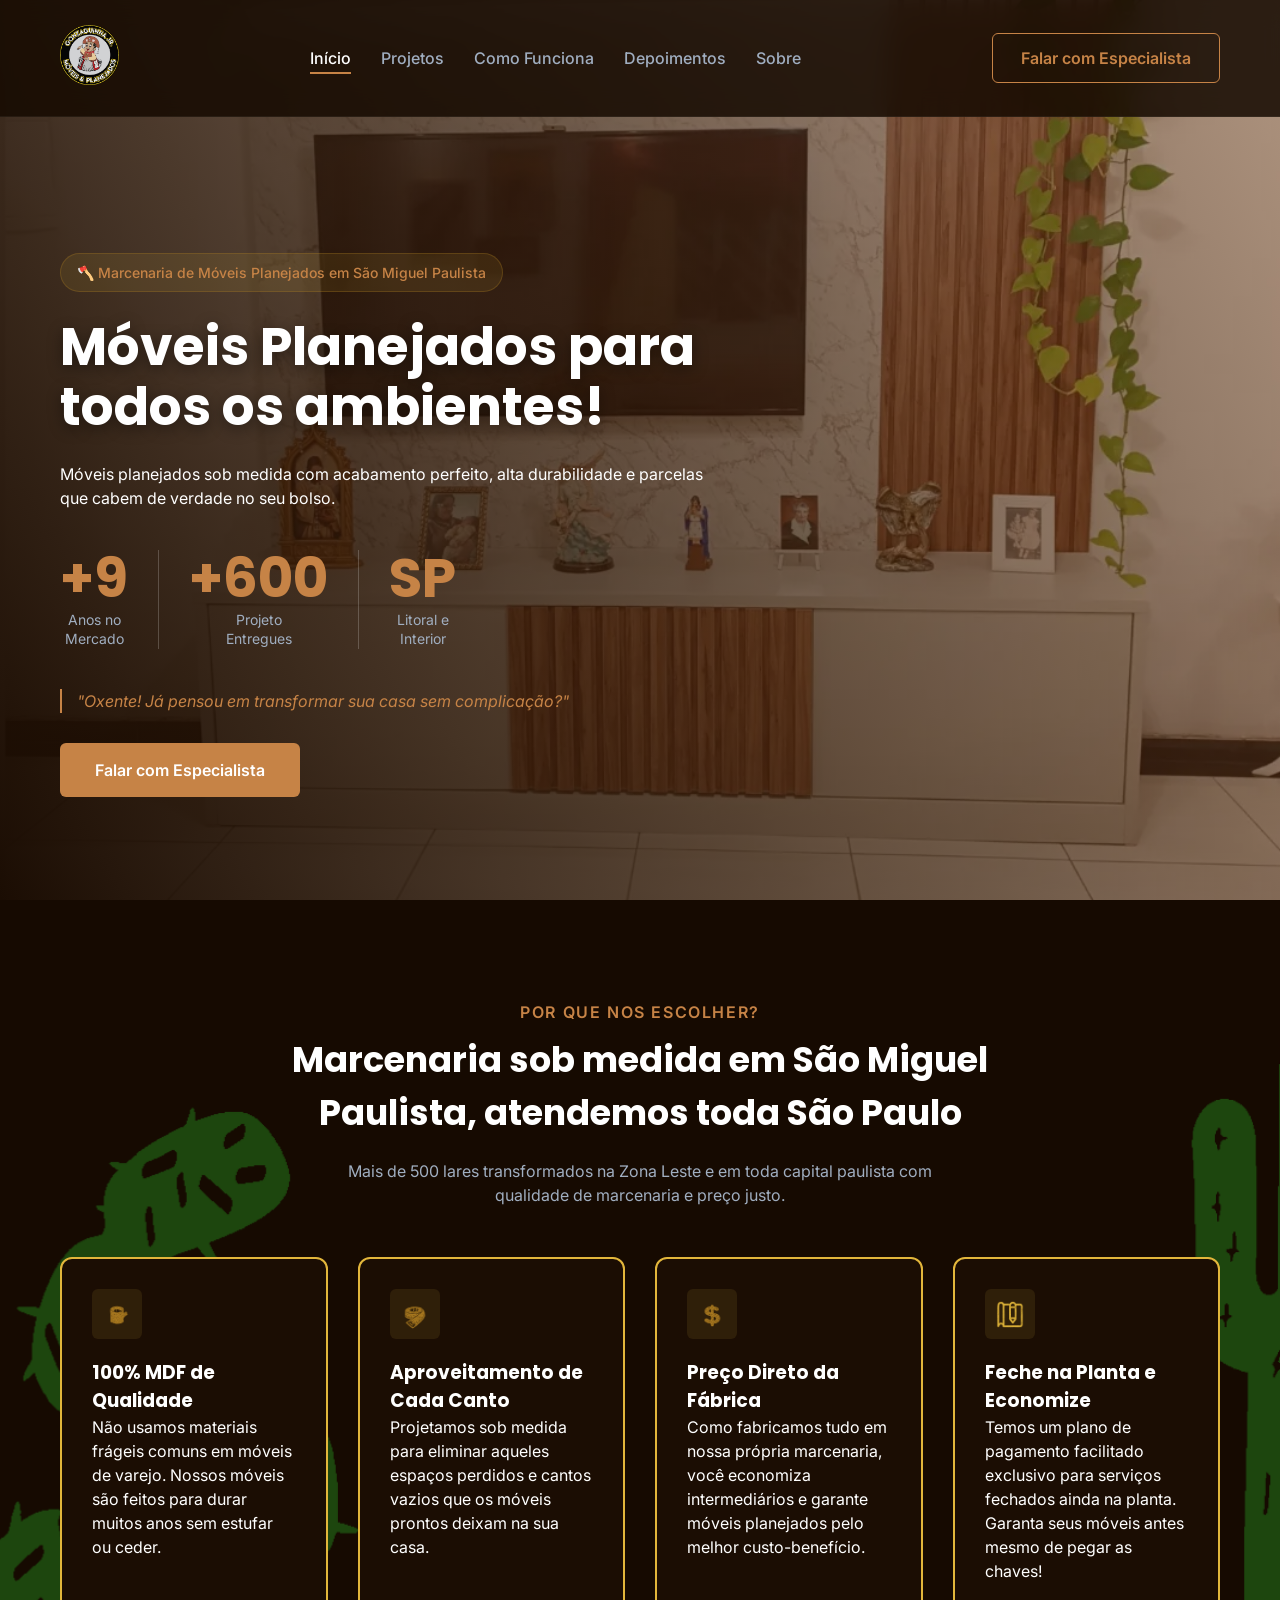
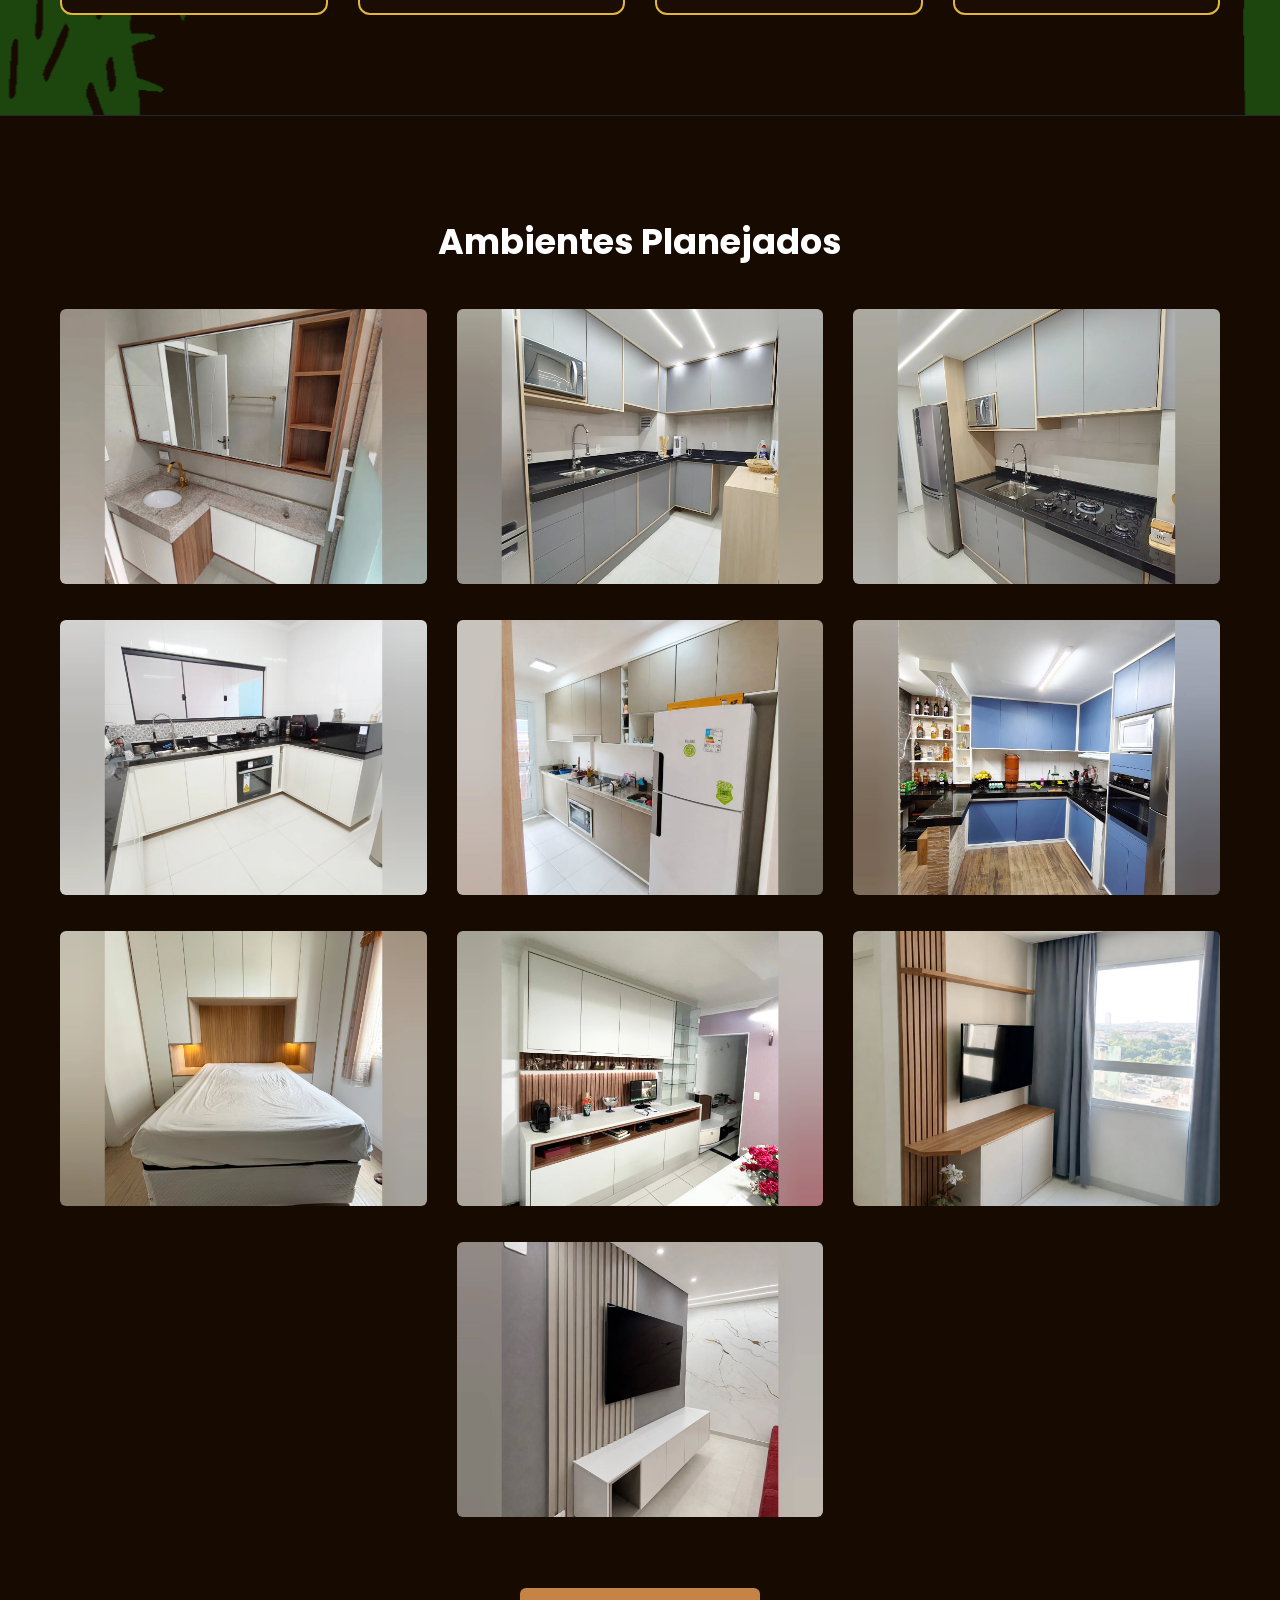
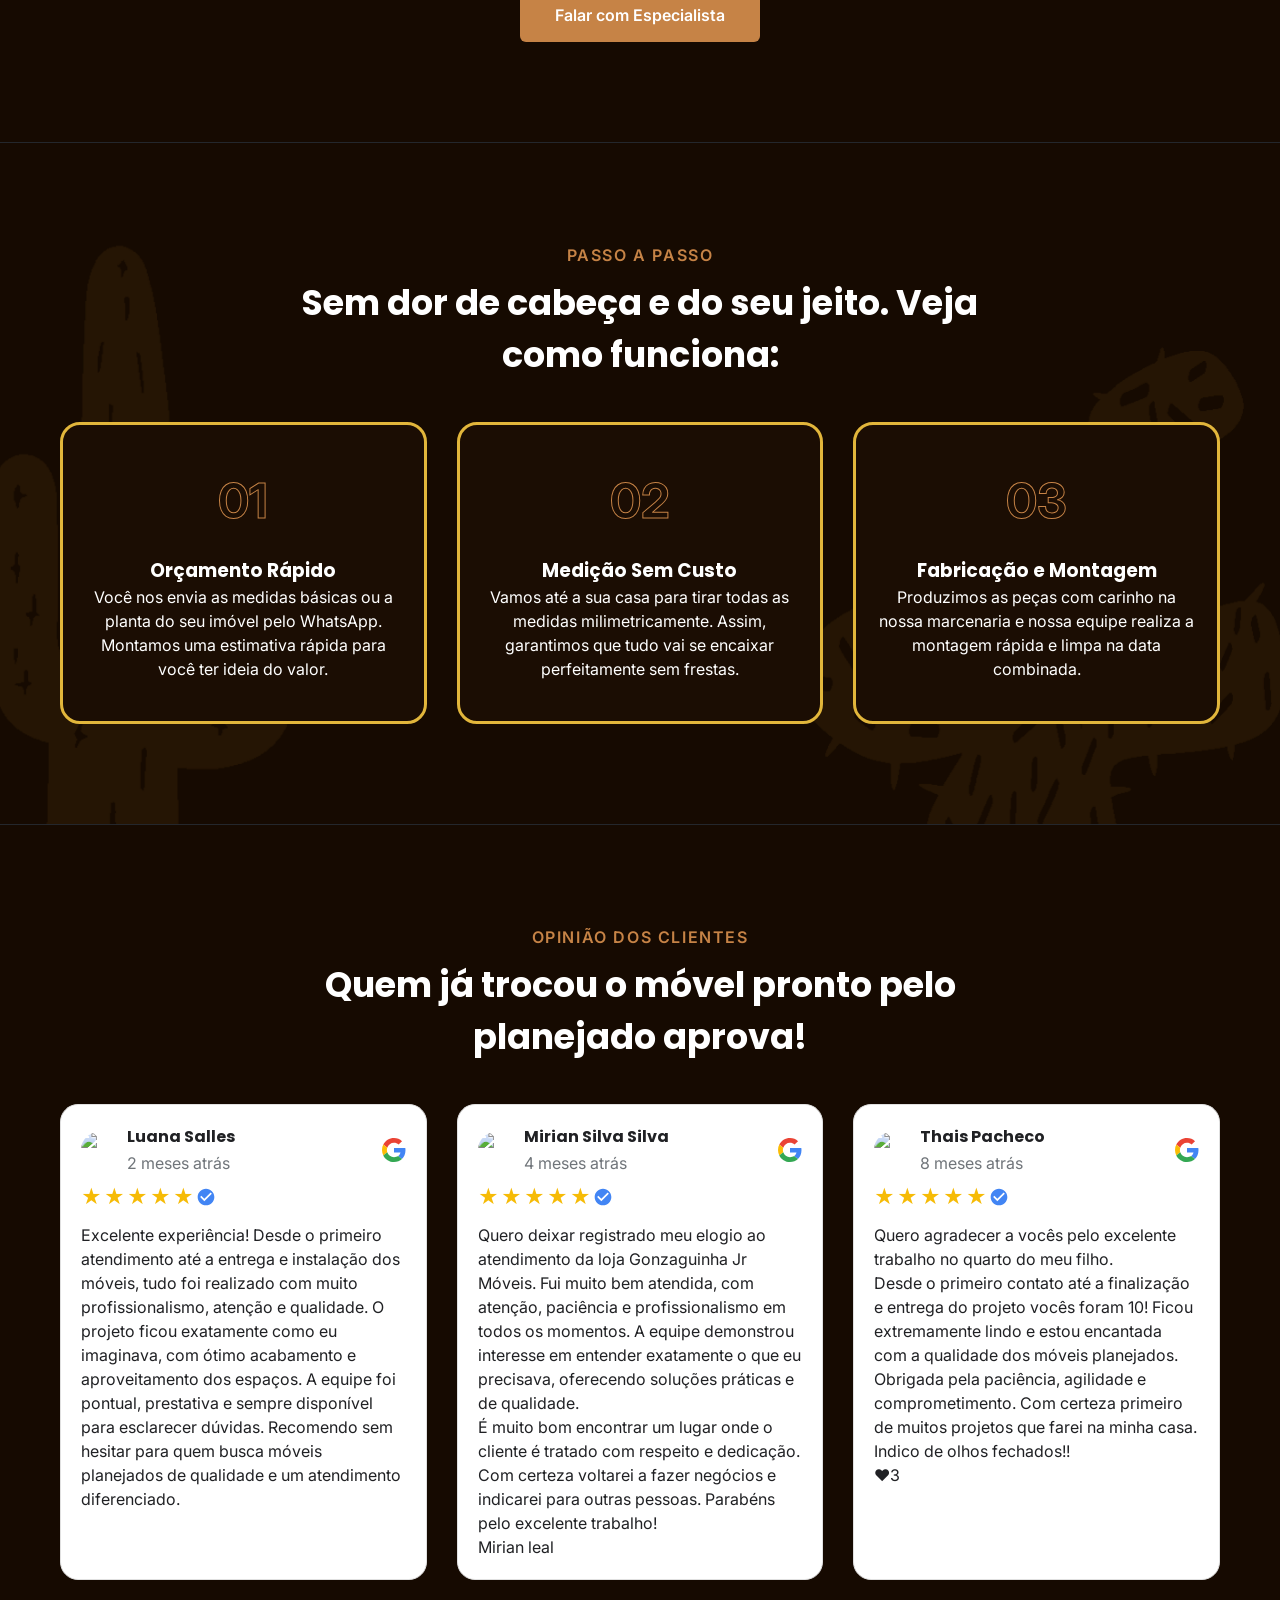
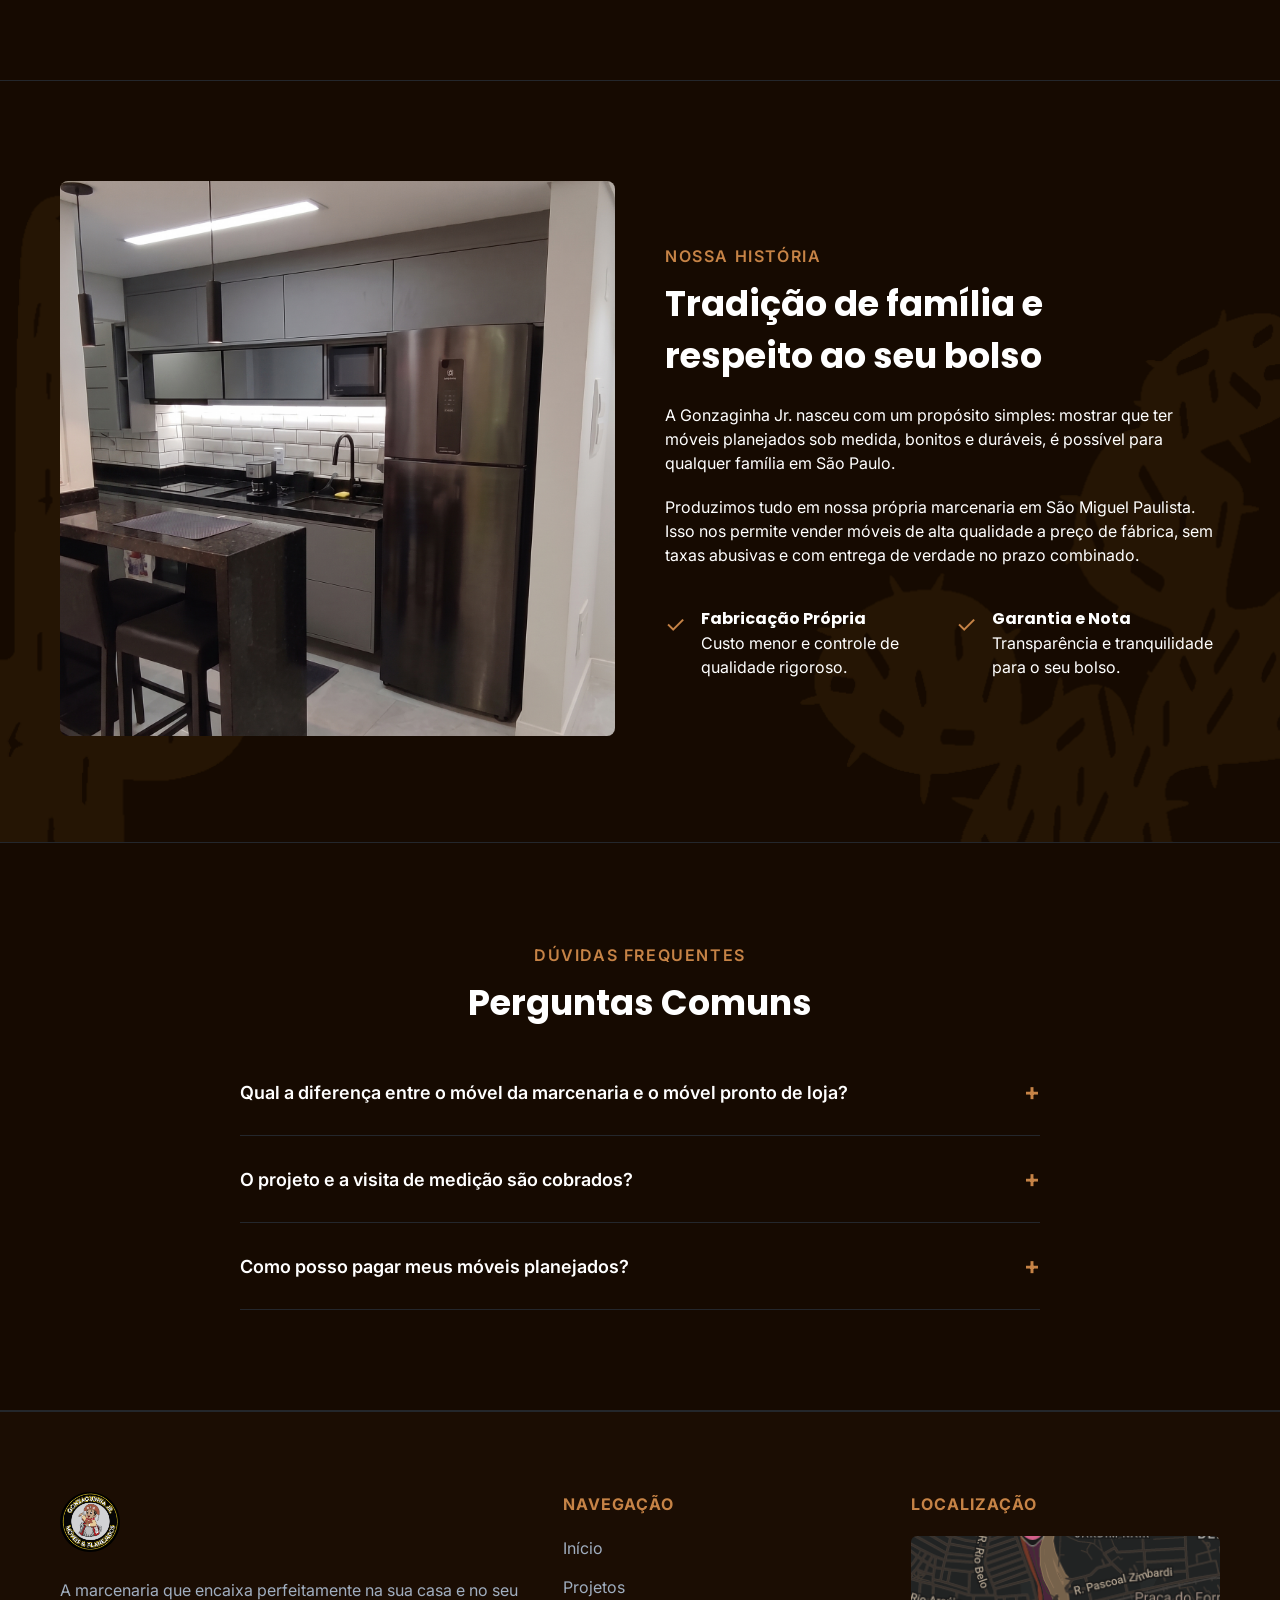
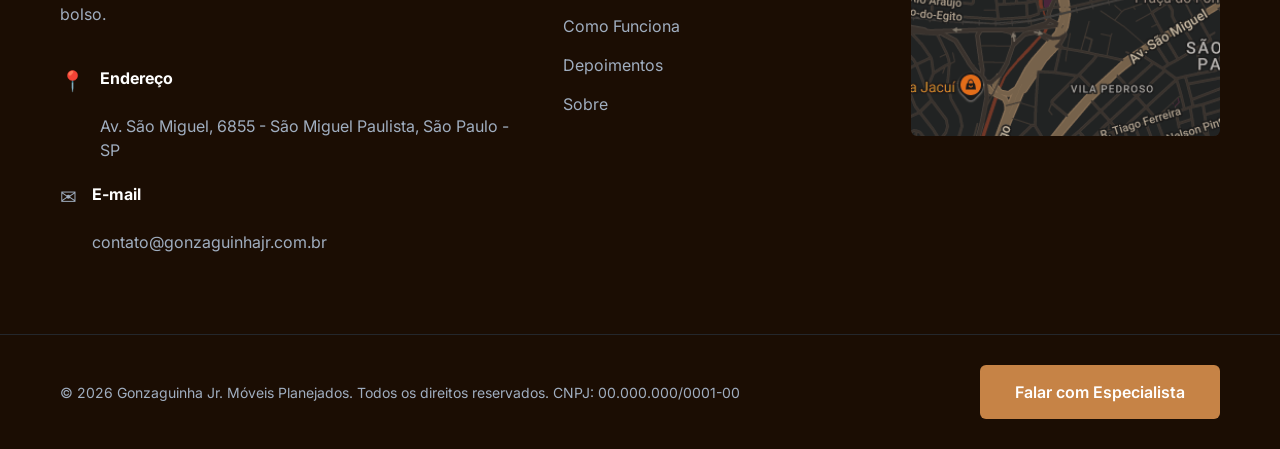
==== commit 0714275f: "UI: atualiza design e textos do card de depoimento" ====
--- a/index.html
+++ b/index.html
@@ -81,6 +81,14 @@
         <div class="container">
             <div class="section-tag">Por que nos escolher?</div>
             <h2 class="section-title">Marcenaria sob medida em São Miguel<br>Paulista, atendemos toda São Paulo</h2>
+            
+            <!-- Mobile Only Carousel -->
+            <div class="mobile-only hero-mobile-carousel">
+                <div class="slide active"><img src="assets/fotos_instagram/HERO/SALA_PRINCIPAL_2025-11-17_15-14-31_UTC_2%201.png" alt="Sala"></div>
+                <div class="slide"><img src="assets/fotos_instagram/HERO/DORMITORIO_PRINCIPAL_2026-07-01_13-16-02_UTC_3%201.png" alt="Dormitório"></div>
+                <div class="slide"><img src="assets/fotos_instagram/HERO/COZINHA_PRINCIPAL_2026-02-12_15-26-23_UTC_2%201.png" alt="Cozinha"></div>
+            </div>
+
             <p class="section-subtitle">Mais de 500 lares transformados na Zona Leste e em toda capital paulista com
                 qualidade de marcenaria e preço justo.</p>
 
@@ -217,36 +225,78 @@
 
             <div class="grid-3 mt-4">
                 <div class="card testimonial-card">
-                    <div class="quote-icon">“</div>
-                    <div class="stars">★★★★★</div>
-                    <p>"Eu ia comprar um guarda-roupa comum em loja de varejo, mas decidi fazer o planejado com eles.
-                        Foi a melhor escolha: coube todas as minhas roupas e o acabamento é firme e forte."</p>
-                    <div class="author">
-                        <h4>Juliana Silveira</h4>
-                        <span>São Miguel Paulista</span>
-                    </div>
+                    <div class="testimonial-header">
+                        <img class="testimonial-avatar" src="https://ui-avatars.com/api/?name=Luana+Salles&background=random" alt="Avatar">
+                        <div class="testimonial-author-info">
+                            <h4>Luana Salles</h4>
+                            <span>2 meses atrás</span>
+                        </div>
+                        <div class="testimonial-google">
+                            <svg viewBox="0 0 48 48" width="24px" height="24px">
+                                <path fill="#EA4335" d="M24 9.5c3.54 0 6.71 1.22 9.21 3.6l6.85-6.85C35.9 2.38 30.47 0 24 0 14.62 0 6.51 5.38 2.56 13.22l7.98 6.19C12.43 13.72 17.74 9.5 24 9.5z"/>
+                                <path fill="#4285F4" d="M46.98 24.55c0-1.57-.15-3.09-.38-4.55H24v9.02h12.94c-.58 2.96-2.26 5.48-4.78 7.18l7.73 6c4.51-4.18 7.09-10.36 7.09-17.65z"/>
+                                <path fill="#FBBC05" d="M10.53 28.59c-.48-1.45-.76-2.99-.76-4.59s.27-3.14.76-4.59l-7.98-6.19C.92 16.46 0 20.12 0 24c0 3.88.92 7.54 2.56 10.78l7.97-6.19z"/>
+                                <path fill="#34A853" d="M24 48c6.48 0 11.93-2.13 15.89-5.81l-7.73-6c-2.15 1.45-4.92 2.3-8.16 2.3-6.26 0-11.57-4.22-13.47-9.91l-7.98 6.19C6.51 42.62 14.62 48 24 48z"/>
+                            </svg>
+                        </div>
+                    </div>
+                    <div class="testimonial-rating">
+                        <div class="stars">★★★★★</div>
+                        <svg class="verified-icon" viewBox="0 0 24 24" width="20" height="20">
+                            <path fill="#4285F4" d="M12 2C6.48 2 2 6.48 2 12s4.48 10 10 10 10-4.48 10-10S17.52 2 12 2zm-2 15l-5-5 1.41-1.41L10 14.17l7.59-7.59L19 8l-9 9z"/>
+                        </svg>
+                    </div>
+                    <p class="testimonial-text">Excelente experiência! Desde o primeiro atendimento até a entrega e instalação dos móveis, tudo foi realizado com muito profissionalismo, atenção e qualidade. O projeto ficou exatamente como eu imaginava, com ótimo acabamento e aproveitamento dos espaços. A equipe foi pontual, prestativa e sempre disponível para esclarecer dúvidas. Recomendo sem hesitar para quem busca móveis planejados de qualidade e um atendimento diferenciado.</p>
                 </div>
 
                 <div class="card testimonial-card">
-                    <div class="quote-icon">“</div>
-                    <div class="stars">★★★★★</div>
-                    <p>"O prazo de entrega foi super rápido e o montador limpou tudo. Coube direitinho no espaço do meu
-                        apartamento que é pequeno."</p>
-                    <div class="author">
-                        <h4>Marcos Vinícius</h4>
-                        <span>Zona Leste</span>
-                    </div>
+                    <div class="testimonial-header">
+                        <img class="testimonial-avatar" src="https://ui-avatars.com/api/?name=Mirian+Silva+Silva&background=random" alt="Avatar">
+                        <div class="testimonial-author-info">
+                            <h4>Mirian Silva Silva</h4>
+                            <span>4 meses atrás</span>
+                        </div>
+                        <div class="testimonial-google">
+                            <svg viewBox="0 0 48 48" width="24px" height="24px">
+                                <path fill="#EA4335" d="M24 9.5c3.54 0 6.71 1.22 9.21 3.6l6.85-6.85C35.9 2.38 30.47 0 24 0 14.62 0 6.51 5.38 2.56 13.22l7.98 6.19C12.43 13.72 17.74 9.5 24 9.5z"/>
+                                <path fill="#4285F4" d="M46.98 24.55c0-1.57-.15-3.09-.38-4.55H24v9.02h12.94c-.58 2.96-2.26 5.48-4.78 7.18l7.73 6c4.51-4.18 7.09-10.36 7.09-17.65z"/>
+                                <path fill="#FBBC05" d="M10.53 28.59c-.48-1.45-.76-2.99-.76-4.59s.27-3.14.76-4.59l-7.98-6.19C.92 16.46 0 20.12 0 24c0 3.88.92 7.54 2.56 10.78l7.97-6.19z"/>
+                                <path fill="#34A853" d="M24 48c6.48 0 11.93-2.13 15.89-5.81l-7.73-6c-2.15 1.45-4.92 2.3-8.16 2.3-6.26 0-11.57-4.22-13.47-9.91l-7.98 6.19C6.51 42.62 14.62 48 24 48z"/>
+                            </svg>
+                        </div>
+                    </div>
+                    <div class="testimonial-rating">
+                        <div class="stars">★★★★★</div>
+                        <svg class="verified-icon" viewBox="0 0 24 24" width="20" height="20">
+                            <path fill="#4285F4" d="M12 2C6.48 2 2 6.48 2 12s4.48 10 10 10 10-4.48 10-10S17.52 2 12 2zm-2 15l-5-5 1.41-1.41L10 14.17l7.59-7.59L19 8l-9 9z"/>
+                        </svg>
+                    </div>
+                    <p class="testimonial-text">Quero deixar registrado meu elogio ao atendimento da loja Gonzaguinha Jr Móveis. Fui muito bem atendida, com atenção, paciência e profissionalismo em todos os momentos. A equipe demonstrou interesse em entender exatamente o que eu precisava, oferecendo soluções práticas e de qualidade.<br>É muito bom encontrar um lugar onde o cliente é tratado com respeito e dedicação. Com certeza voltarei a fazer negócios e indicarei para outras pessoas. Parabéns pelo excelente trabalho!<br>Mirian leal</p>
                 </div>
 
                 <div class="card testimonial-card">
-                    <div class="quote-icon">“</div>
-                    <div class="stars">★★★★★</div>
-                    <p>"Preço muito justo e o atendimento do Gonzaginha é nota 10. Indico para todo mundo da região que
-                        quer organizar a casa sem gastar uma fortuna."</p>
-                    <div class="author">
-                        <h4>Renata Azevedo</h4>
-                        <span>São Miguel Paulista</span>
-                    </div>
+                    <div class="testimonial-header">
+                        <img class="testimonial-avatar" src="https://ui-avatars.com/api/?name=Thais+Pacheco&background=random" alt="Avatar">
+                        <div class="testimonial-author-info">
+                            <h4>Thais Pacheco</h4>
+                            <span>8 meses atrás</span>
+                        </div>
+                        <div class="testimonial-google">
+                            <svg viewBox="0 0 48 48" width="24px" height="24px">
+                                <path fill="#EA4335" d="M24 9.5c3.54 0 6.71 1.22 9.21 3.6l6.85-6.85C35.9 2.38 30.47 0 24 0 14.62 0 6.51 5.38 2.56 13.22l7.98 6.19C12.43 13.72 17.74 9.5 24 9.5z"/>
+                                <path fill="#4285F4" d="M46.98 24.55c0-1.57-.15-3.09-.38-4.55H24v9.02h12.94c-.58 2.96-2.26 5.48-4.78 7.18l7.73 6c4.51-4.18 7.09-10.36 7.09-17.65z"/>
+                                <path fill="#FBBC05" d="M10.53 28.59c-.48-1.45-.76-2.99-.76-4.59s.27-3.14.76-4.59l-7.98-6.19C.92 16.46 0 20.12 0 24c0 3.88.92 7.54 2.56 10.78l7.97-6.19z"/>
+                                <path fill="#34A853" d="M24 48c6.48 0 11.93-2.13 15.89-5.81l-7.73-6c-2.15 1.45-4.92 2.3-8.16 2.3-6.26 0-11.57-4.22-13.47-9.91l-7.98 6.19C6.51 42.62 14.62 48 24 48z"/>
+                            </svg>
+                        </div>
+                    </div>
+                    <div class="testimonial-rating">
+                        <div class="stars">★★★★★</div>
+                        <svg class="verified-icon" viewBox="0 0 24 24" width="20" height="20">
+                            <path fill="#4285F4" d="M12 2C6.48 2 2 6.48 2 12s4.48 10 10 10 10-4.48 10-10S17.52 2 12 2zm-2 15l-5-5 1.41-1.41L10 14.17l7.59-7.59L19 8l-9 9z"/>
+                        </svg>
+                    </div>
+                    <p class="testimonial-text">Quero agradecer a vocês pelo excelente trabalho no quarto do meu filho.<br>Desde o primeiro contato até a finalização e entrega do projeto vocês foram 10! Ficou extremamente lindo e estou encantada com a qualidade dos móveis planejados.<br>Obrigada pela paciência, agilidade e comprometimento. Com certeza primeiro de muitos projetos que farei na minha casa. Indico de olhos fechados!!<br>❤️3</p>
                 </div>
             </div>
         </div>
@@ -418,6 +468,20 @@
             }, 5000);
         }
 
+        // Mobile Hero Carousel (in Diferenciais)
+        const mobileHeroSlides = document.querySelectorAll('.hero-mobile-carousel .slide');
+        let currentMobileSlide = 0;
+
+        if (mobileHeroSlides.length > 0) {
+            setInterval(() => {
+                if (window.innerWidth <= 992) {
+                    mobileHeroSlides[currentMobileSlide].classList.remove('active');
+                    currentMobileSlide = (currentMobileSlide + 1) % mobileHeroSlides.length;
+                    mobileHeroSlides[currentMobileSlide].classList.add('active');
+                }
+            }, 3000);
+        }
+
         // Portfolio Mobile Carousel
         const portfolioGrid = document.querySelector('.portfolio-grid');
         const dotsContainer = document.querySelector('.carousel-dots');
--- a/style.css
+++ b/style.css
@@ -337,6 +337,79 @@
   padding: 30px;
 }
 
+.testimonial-card {
+  background: #ffffff !important;
+  background-color: #ffffff !important;
+  border-color: #e0e0e0 !important;
+  display: flex;
+  flex-direction: column;
+  gap: 8px !important;
+  text-align: left;
+  border-radius: 18px !important;
+  padding: 20px !important;
+}
+
+.testimonial-header {
+  display: flex;
+  align-items: center;
+  gap: 10px !important;
+  margin-bottom: 4px;
+}
+
+.testimonial-avatar {
+  width: 36px !important;
+  height: 36px !important;
+  border-radius: 50%;
+  object-fit: cover;
+}
+
+.testimonial-author-info {
+  display: flex;
+  flex-direction: column;
+  flex: 1;
+}
+
+.testimonial-author-info h4 {
+  margin: 0 !important;
+  color: #202124 !important;
+}
+
+.testimonial-author-info span {
+  color: #70757a !important;
+  margin-top: 2px !important;
+}
+
+.testimonial-google {
+  display: flex;
+  align-items: center;
+  justify-content: center;
+}
+
+.testimonial-rating {
+  display: flex;
+  align-items: center;
+  margin-bottom: 8px;
+}
+
+.testimonial-rating .stars {
+  color: #F6BB06 !important;
+  font-size: 20px !important;
+  letter-spacing: 2px !important;
+  line-height: 1 !important;
+  display: flex !important;
+  align-items: center !important;
+}
+
+.testimonial-rating .verified-icon {
+  display: block !important;
+}
+
+.testimonial-text {
+  line-height: 1.5 !important;
+  color: #202124 !important;
+  margin: 0 !important;
+}
+
 .icon-box {
   width: 50px;
   height: 50px;
@@ -568,7 +641,6 @@
 
 .testimonial-card .stars {
   color: var(--anzac);
-  margin-bottom: 20px;
 }
 
 .testimonial-card .author {
@@ -610,9 +682,53 @@
 }
 
 /* RESPONSIVIDADE */
+.mobile-only {
+  display: none;
+}
+
 @media (max-width: 992px) {
+
+  .section-tag,
+  .section-title,
+  .section-subtitle {
+    text-align: left;
+    margin-left: 0;
+  }
+
   .desktop-only {
     display: none;
+  }
+
+  .mobile-only {
+    display: block !important;
+  }
+
+  .hero-mobile-carousel {
+    position: relative;
+    height: 250px;
+    margin-bottom: 20px;
+    overflow: hidden;
+    border-radius: 10px;
+  }
+
+  .hero-mobile-carousel .slide {
+    position: absolute;
+    top: 0;
+    left: 0;
+    width: 100%;
+    height: 100%;
+    opacity: 0;
+    transition: opacity 1s ease;
+  }
+
+  .hero-mobile-carousel .slide.active {
+    opacity: 1;
+  }
+
+  .hero-mobile-carousel img {
+    width: 100%;
+    height: 100%;
+    object-fit: cover;
   }
 
   .grid-3,
@@ -640,6 +756,16 @@
   .hero-content {
     flex-direction: column;
     align-items: flex-start;
+  }
+
+  .hero-text {
+    text-align: left;
+  }
+
+  .hero-text .badge {
+    margin-bottom: 20px;
+    background-color: rgba(198, 131, 70, 0.4);
+    color: var(--white);
   }
 }
 
@@ -675,16 +801,17 @@
   .stats {
     flex-direction: row;
     align-items: flex-start;
-    justify-content: space-between;
-    gap: 10px;
+    justify-content: flex-start;
+    gap: 15px;
   }
 
   .stat-item {
     border-right: 1px solid rgba(255, 255, 255, 0.2);
     border-bottom: none;
-    padding-right: 10px;
+    padding-right: 15px;
     padding-bottom: 0;
-    width: 33%;
+    align-items: flex-start;
+    text-align: left;
   }
 
   .stat-item:last-child {
@@ -715,11 +842,13 @@
     scroll-behavior: smooth;
     gap: 15px;
     padding-bottom: 20px;
-    scrollbar-width: none; /* Firefox */
+    scrollbar-width: none;
+    /* Firefox */
   }
 
   .portfolio-grid::-webkit-scrollbar {
-    display: none; /* Chrome/Safari */
+    display: none;
+    /* Chrome/Safari */
   }
 
   .portfolio-grid .portfolio-item {
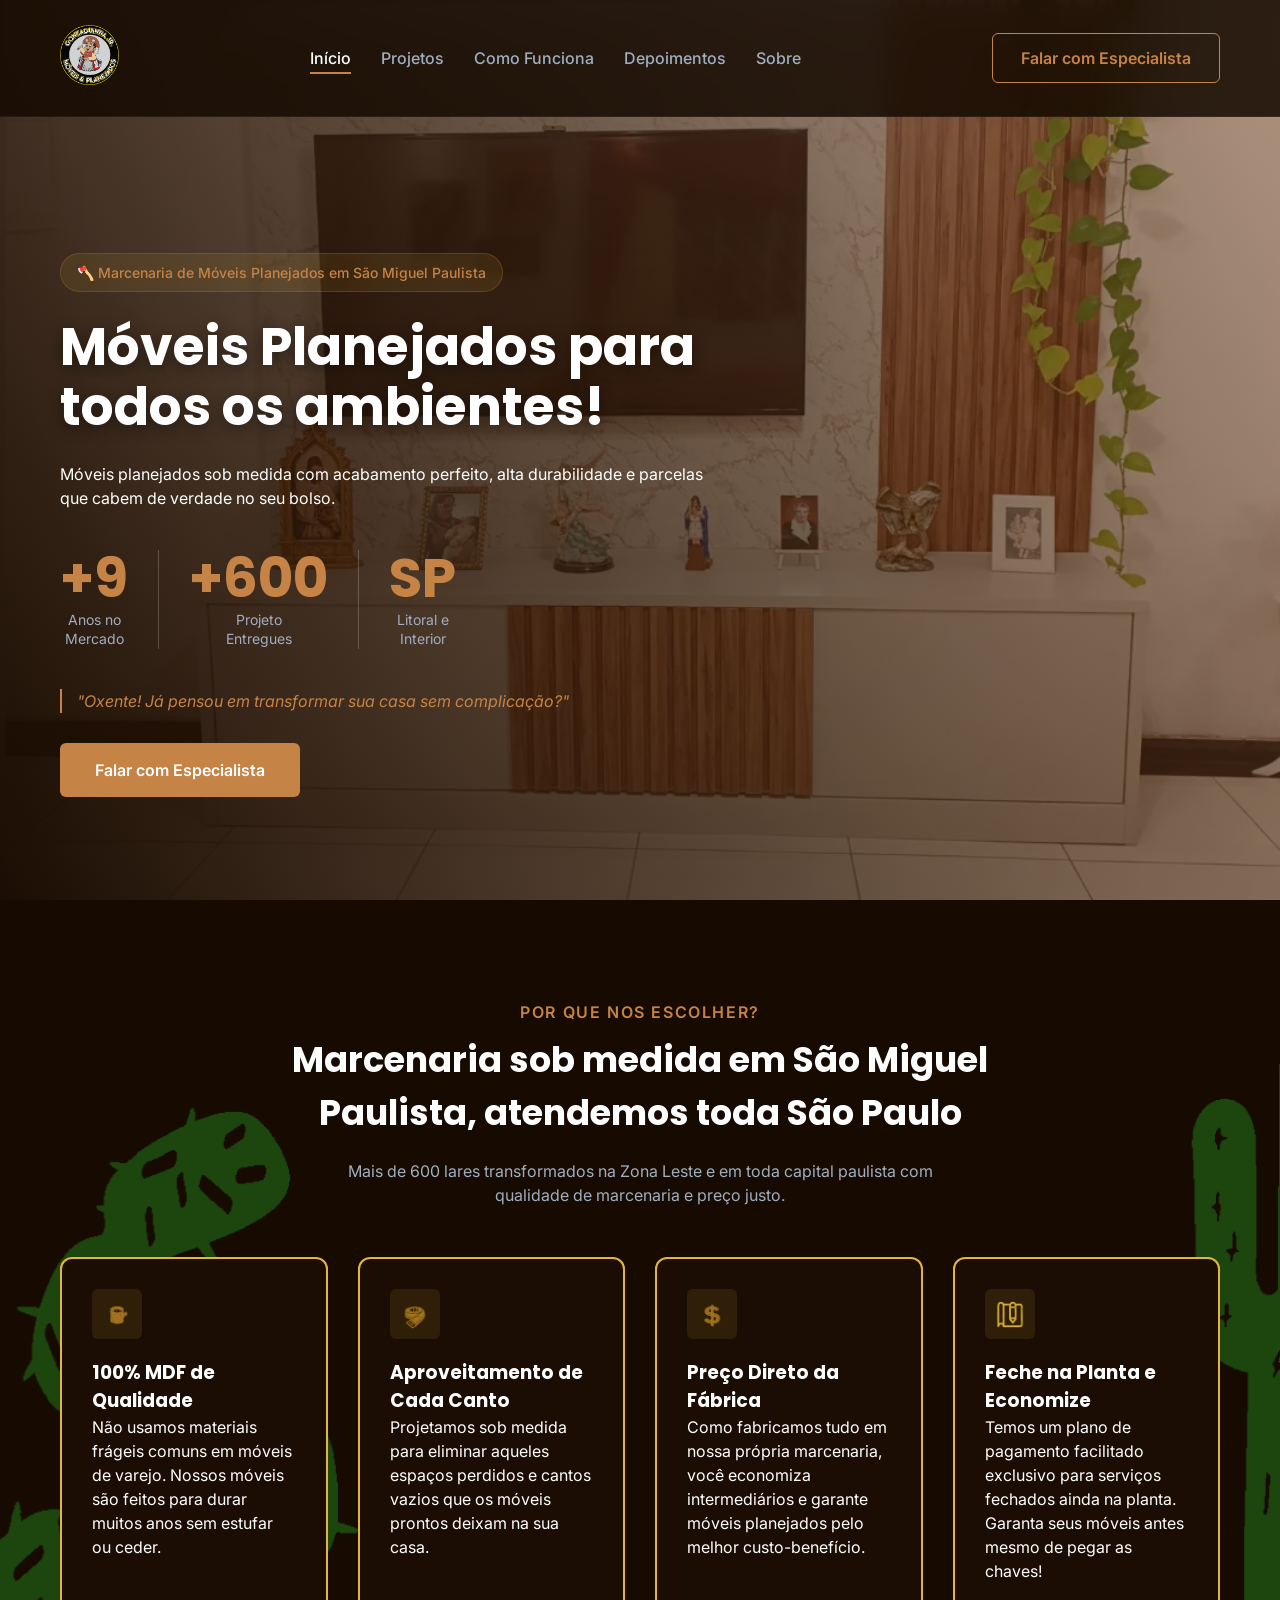
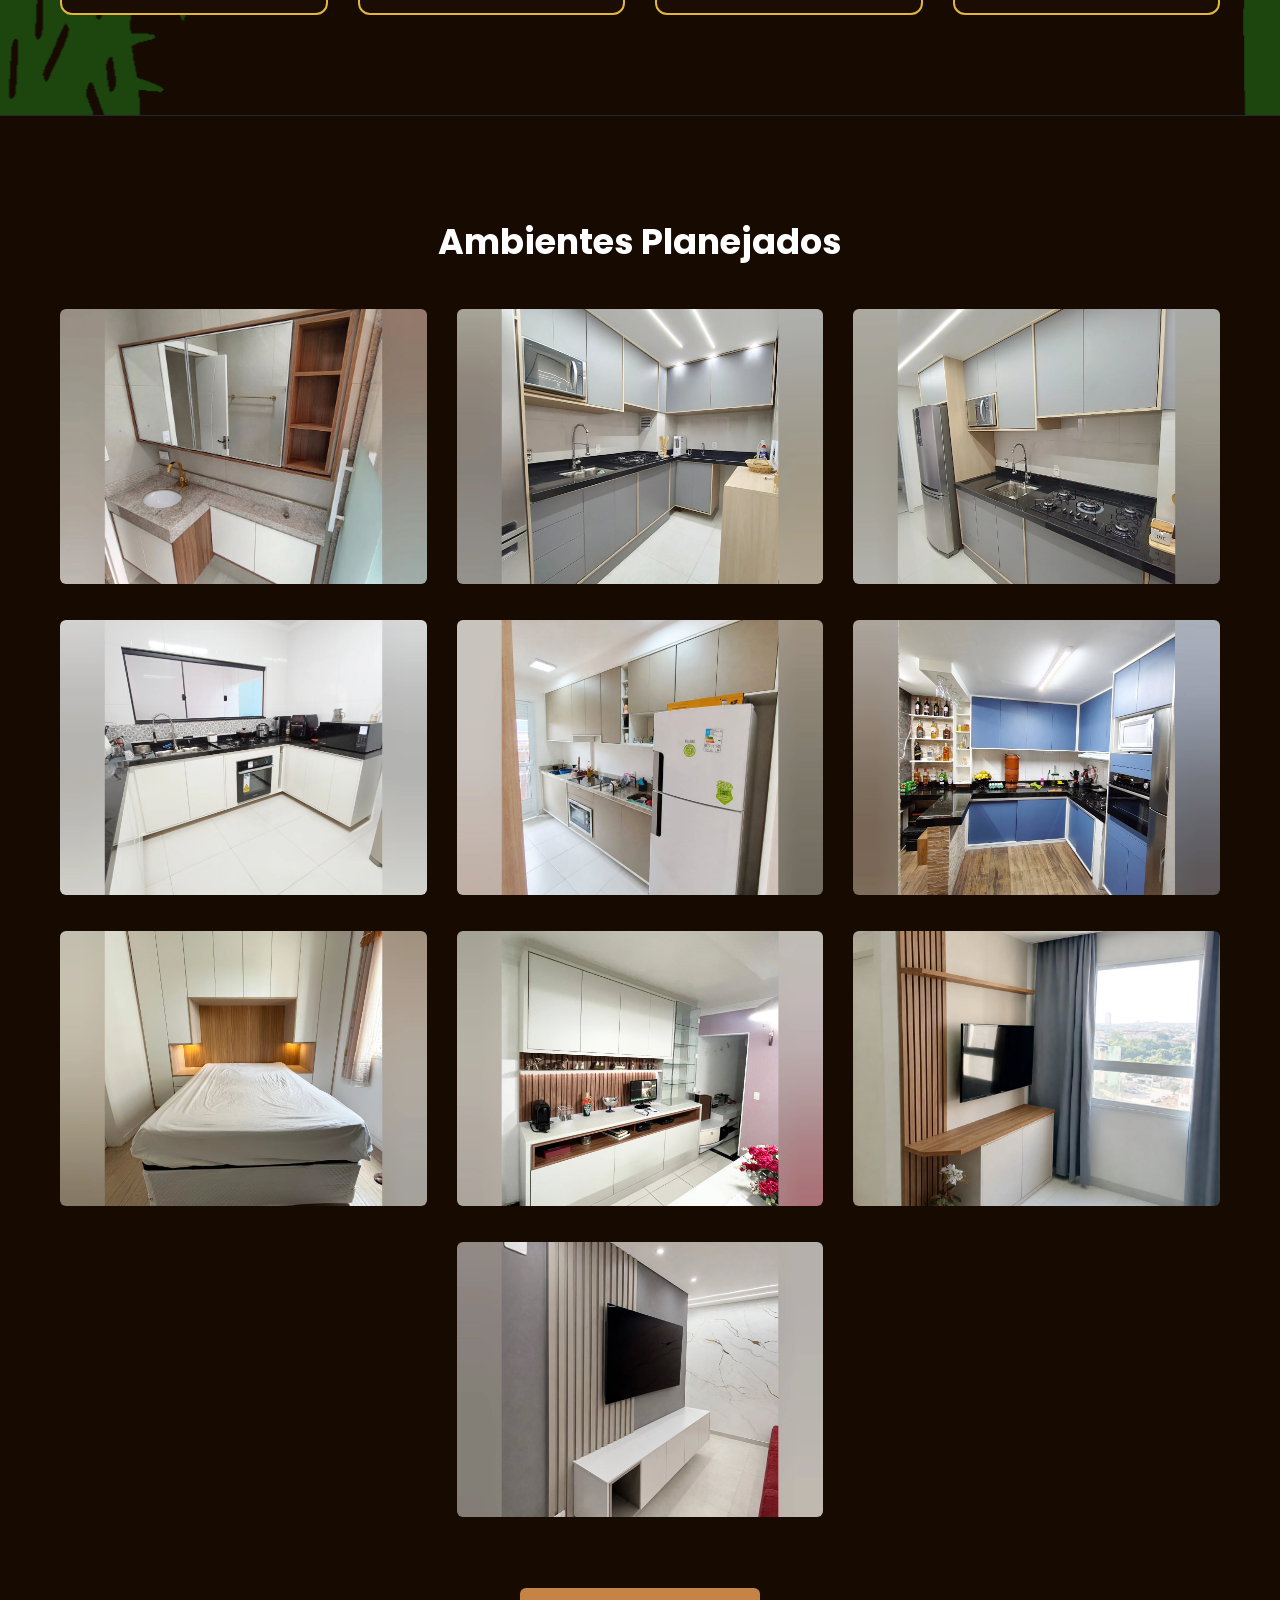
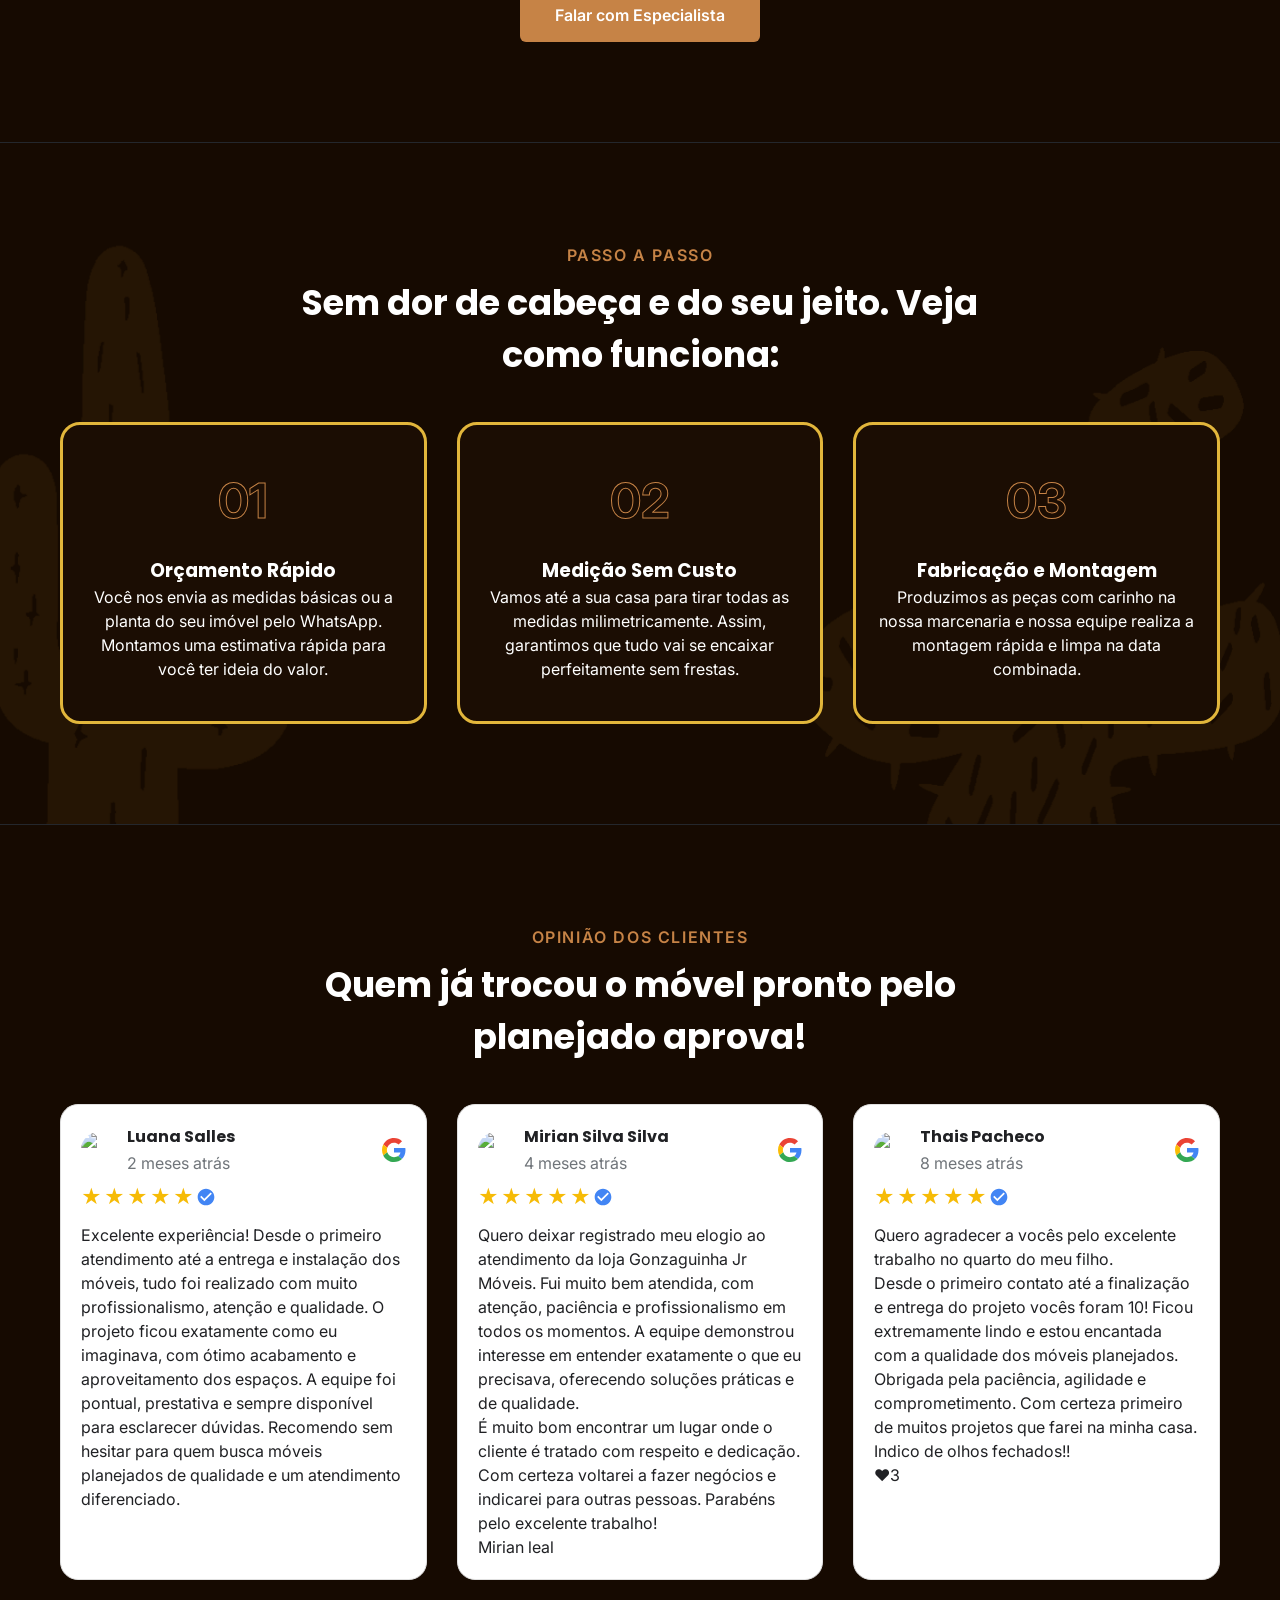
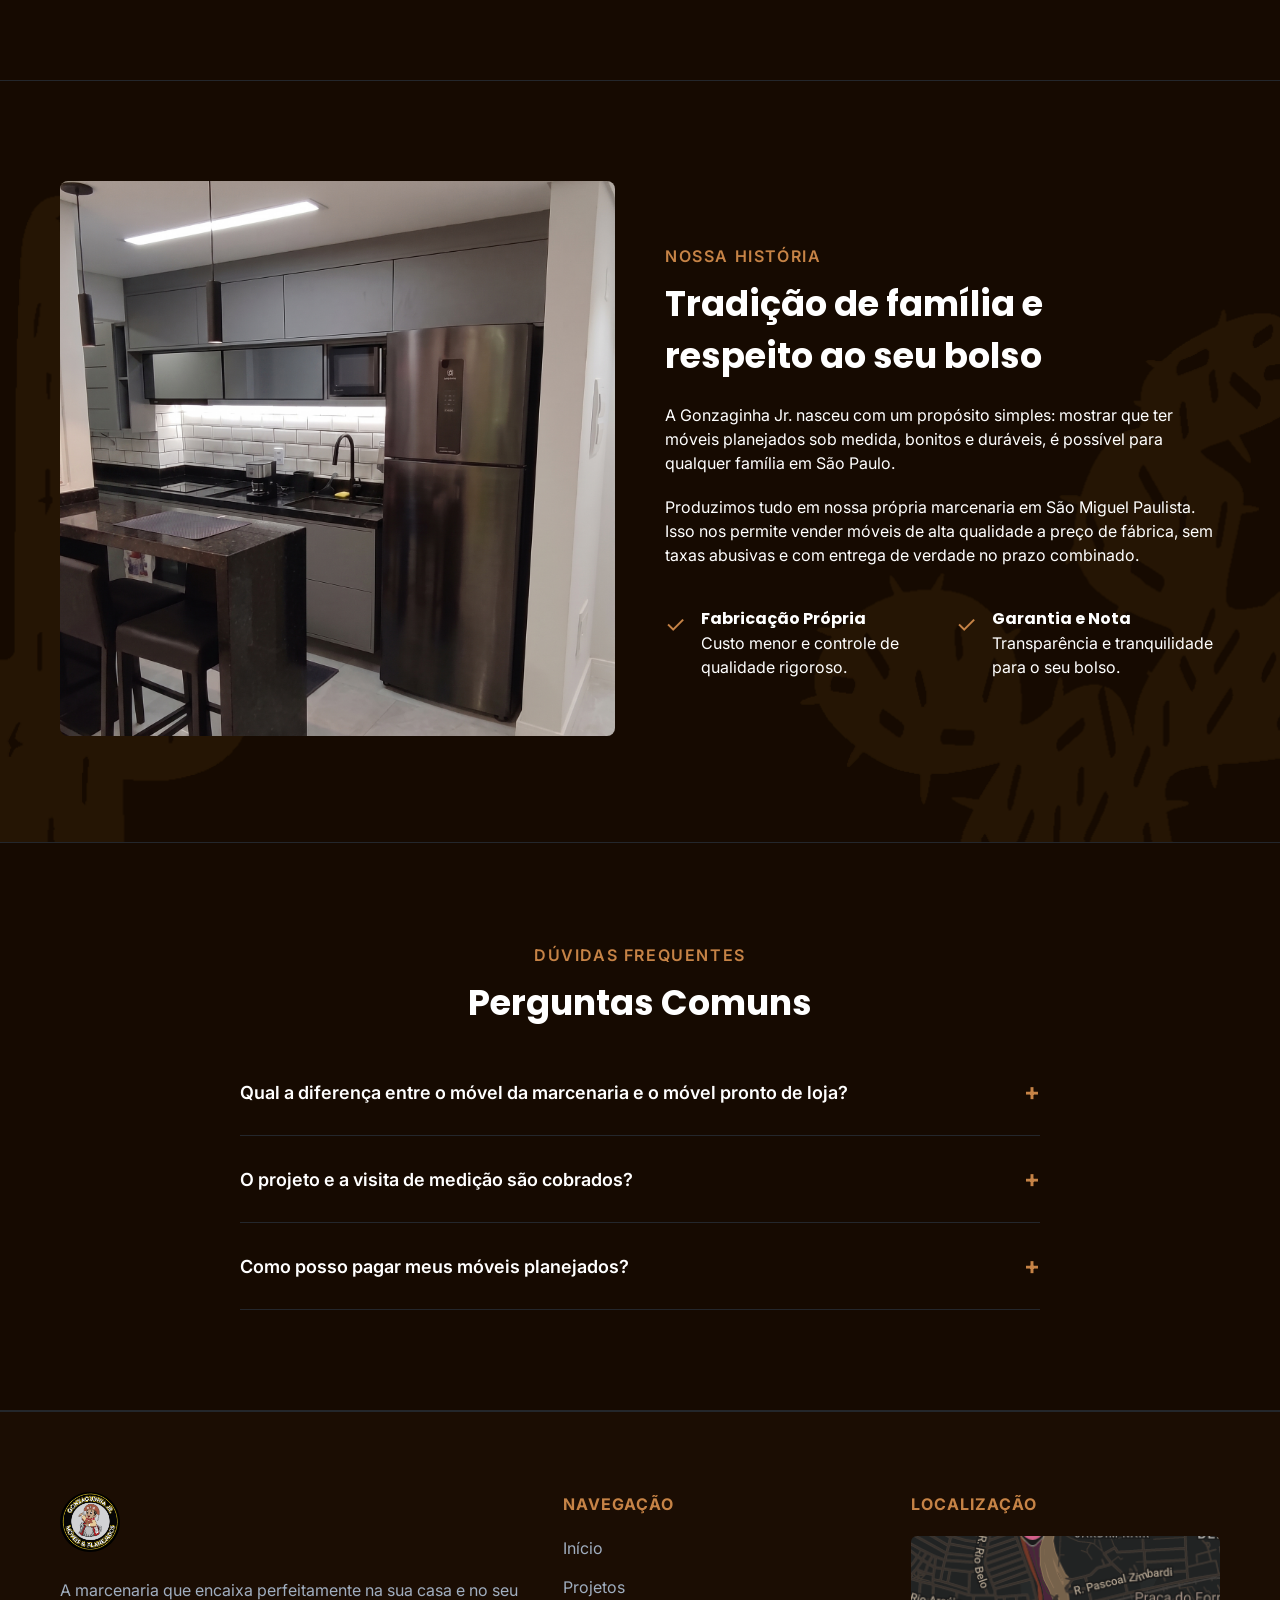
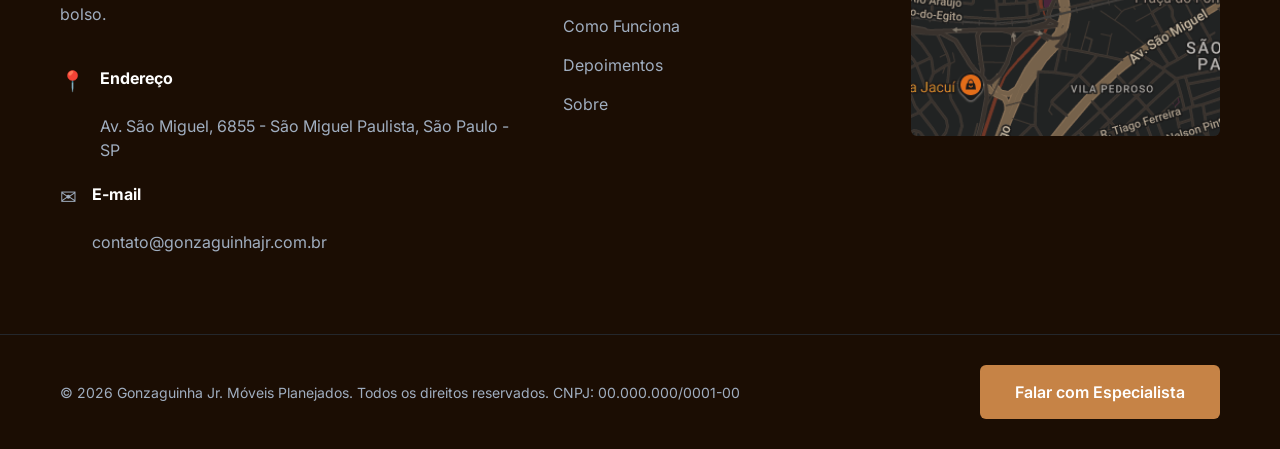
==== commit dce3ca32: "Atualizando Gonzaguinha Figma (index.html e fotos_instagram)" ====
--- a/index.html
+++ b/index.html
@@ -81,15 +81,21 @@
         <div class="container">
             <div class="section-tag">Por que nos escolher?</div>
             <h2 class="section-title">Marcenaria sob medida em São Miguel<br>Paulista, atendemos toda São Paulo</h2>
-            
+
             <!-- Mobile Only Carousel -->
             <div class="mobile-only hero-mobile-carousel">
-                <div class="slide active"><img src="assets/fotos_instagram/HERO/SALA_PRINCIPAL_2025-11-17_15-14-31_UTC_2%201.png" alt="Sala"></div>
-                <div class="slide"><img src="assets/fotos_instagram/HERO/DORMITORIO_PRINCIPAL_2026-07-01_13-16-02_UTC_3%201.png" alt="Dormitório"></div>
-                <div class="slide"><img src="assets/fotos_instagram/HERO/COZINHA_PRINCIPAL_2026-02-12_15-26-23_UTC_2%201.png" alt="Cozinha"></div>
-            </div>
-
-            <p class="section-subtitle">Mais de 500 lares transformados na Zona Leste e em toda capital paulista com
+                <div class="slide active"><img
+                        src="assets/fotos_instagram/HERO/SALA_PRINCIPAL_2025-11-17_15-14-31_UTC_2%201.png" alt="Sala">
+                </div>
+                <div class="slide"><img
+                        src="assets/fotos_instagram/HERO/DORMITORIO_PRINCIPAL_2026-07-01_13-16-02_UTC_3%201.png"
+                        alt="Dormitório"></div>
+                <div class="slide"><img
+                        src="assets/fotos_instagram/HERO/COZINHA_PRINCIPAL_2026-02-12_15-26-23_UTC_2%201.png"
+                        alt="Cozinha"></div>
+            </div>
+
+            <p class="section-subtitle">Mais de 600 lares transformados na Zona Leste e em toda capital paulista com
                 qualidade de marcenaria e preço justo.</p>
 
             <div class="grid-4">
@@ -226,77 +232,108 @@
             <div class="grid-3 mt-4">
                 <div class="card testimonial-card">
                     <div class="testimonial-header">
-                        <img class="testimonial-avatar" src="https://ui-avatars.com/api/?name=Luana+Salles&background=random" alt="Avatar">
+                        <img class="testimonial-avatar"
+                            src="https://ui-avatars.com/api/?name=Luana+Salles&background=random" alt="Avatar">
                         <div class="testimonial-author-info">
                             <h4>Luana Salles</h4>
                             <span>2 meses atrás</span>
                         </div>
                         <div class="testimonial-google">
                             <svg viewBox="0 0 48 48" width="24px" height="24px">
-                                <path fill="#EA4335" d="M24 9.5c3.54 0 6.71 1.22 9.21 3.6l6.85-6.85C35.9 2.38 30.47 0 24 0 14.62 0 6.51 5.38 2.56 13.22l7.98 6.19C12.43 13.72 17.74 9.5 24 9.5z"/>
-                                <path fill="#4285F4" d="M46.98 24.55c0-1.57-.15-3.09-.38-4.55H24v9.02h12.94c-.58 2.96-2.26 5.48-4.78 7.18l7.73 6c4.51-4.18 7.09-10.36 7.09-17.65z"/>
-                                <path fill="#FBBC05" d="M10.53 28.59c-.48-1.45-.76-2.99-.76-4.59s.27-3.14.76-4.59l-7.98-6.19C.92 16.46 0 20.12 0 24c0 3.88.92 7.54 2.56 10.78l7.97-6.19z"/>
-                                <path fill="#34A853" d="M24 48c6.48 0 11.93-2.13 15.89-5.81l-7.73-6c-2.15 1.45-4.92 2.3-8.16 2.3-6.26 0-11.57-4.22-13.47-9.91l-7.98 6.19C6.51 42.62 14.62 48 24 48z"/>
+                                <path fill="#EA4335"
+                                    d="M24 9.5c3.54 0 6.71 1.22 9.21 3.6l6.85-6.85C35.9 2.38 30.47 0 24 0 14.62 0 6.51 5.38 2.56 13.22l7.98 6.19C12.43 13.72 17.74 9.5 24 9.5z" />
+                                <path fill="#4285F4"
+                                    d="M46.98 24.55c0-1.57-.15-3.09-.38-4.55H24v9.02h12.94c-.58 2.96-2.26 5.48-4.78 7.18l7.73 6c4.51-4.18 7.09-10.36 7.09-17.65z" />
+                                <path fill="#FBBC05"
+                                    d="M10.53 28.59c-.48-1.45-.76-2.99-.76-4.59s.27-3.14.76-4.59l-7.98-6.19C.92 16.46 0 20.12 0 24c0 3.88.92 7.54 2.56 10.78l7.97-6.19z" />
+                                <path fill="#34A853"
+                                    d="M24 48c6.48 0 11.93-2.13 15.89-5.81l-7.73-6c-2.15 1.45-4.92 2.3-8.16 2.3-6.26 0-11.57-4.22-13.47-9.91l-7.98 6.19C6.51 42.62 14.62 48 24 48z" />
                             </svg>
                         </div>
                     </div>
                     <div class="testimonial-rating">
                         <div class="stars">★★★★★</div>
                         <svg class="verified-icon" viewBox="0 0 24 24" width="20" height="20">
-                            <path fill="#4285F4" d="M12 2C6.48 2 2 6.48 2 12s4.48 10 10 10 10-4.48 10-10S17.52 2 12 2zm-2 15l-5-5 1.41-1.41L10 14.17l7.59-7.59L19 8l-9 9z"/>
+                            <path fill="#4285F4"
+                                d="M12 2C6.48 2 2 6.48 2 12s4.48 10 10 10 10-4.48 10-10S17.52 2 12 2zm-2 15l-5-5 1.41-1.41L10 14.17l7.59-7.59L19 8l-9 9z" />
                         </svg>
                     </div>
-                    <p class="testimonial-text">Excelente experiência! Desde o primeiro atendimento até a entrega e instalação dos móveis, tudo foi realizado com muito profissionalismo, atenção e qualidade. O projeto ficou exatamente como eu imaginava, com ótimo acabamento e aproveitamento dos espaços. A equipe foi pontual, prestativa e sempre disponível para esclarecer dúvidas. Recomendo sem hesitar para quem busca móveis planejados de qualidade e um atendimento diferenciado.</p>
+                    <p class="testimonial-text">Excelente experiência! Desde o primeiro atendimento até a entrega e
+                        instalação dos móveis, tudo foi realizado com muito profissionalismo, atenção e qualidade. O
+                        projeto ficou exatamente como eu imaginava, com ótimo acabamento e aproveitamento dos espaços. A
+                        equipe foi pontual, prestativa e sempre disponível para esclarecer dúvidas. Recomendo sem
+                        hesitar para quem busca móveis planejados de qualidade e um atendimento diferenciado.</p>
                 </div>
 
                 <div class="card testimonial-card">
                     <div class="testimonial-header">
-                        <img class="testimonial-avatar" src="https://ui-avatars.com/api/?name=Mirian+Silva+Silva&background=random" alt="Avatar">
+                        <img class="testimonial-avatar"
+                            src="https://ui-avatars.com/api/?name=Mirian+Silva+Silva&background=random" alt="Avatar">
                         <div class="testimonial-author-info">
                             <h4>Mirian Silva Silva</h4>
                             <span>4 meses atrás</span>
                         </div>
                         <div class="testimonial-google">
                             <svg viewBox="0 0 48 48" width="24px" height="24px">
-                                <path fill="#EA4335" d="M24 9.5c3.54 0 6.71 1.22 9.21 3.6l6.85-6.85C35.9 2.38 30.47 0 24 0 14.62 0 6.51 5.38 2.56 13.22l7.98 6.19C12.43 13.72 17.74 9.5 24 9.5z"/>
-                                <path fill="#4285F4" d="M46.98 24.55c0-1.57-.15-3.09-.38-4.55H24v9.02h12.94c-.58 2.96-2.26 5.48-4.78 7.18l7.73 6c4.51-4.18 7.09-10.36 7.09-17.65z"/>
-                                <path fill="#FBBC05" d="M10.53 28.59c-.48-1.45-.76-2.99-.76-4.59s.27-3.14.76-4.59l-7.98-6.19C.92 16.46 0 20.12 0 24c0 3.88.92 7.54 2.56 10.78l7.97-6.19z"/>
-                                <path fill="#34A853" d="M24 48c6.48 0 11.93-2.13 15.89-5.81l-7.73-6c-2.15 1.45-4.92 2.3-8.16 2.3-6.26 0-11.57-4.22-13.47-9.91l-7.98 6.19C6.51 42.62 14.62 48 24 48z"/>
+                                <path fill="#EA4335"
+                                    d="M24 9.5c3.54 0 6.71 1.22 9.21 3.6l6.85-6.85C35.9 2.38 30.47 0 24 0 14.62 0 6.51 5.38 2.56 13.22l7.98 6.19C12.43 13.72 17.74 9.5 24 9.5z" />
+                                <path fill="#4285F4"
+                                    d="M46.98 24.55c0-1.57-.15-3.09-.38-4.55H24v9.02h12.94c-.58 2.96-2.26 5.48-4.78 7.18l7.73 6c4.51-4.18 7.09-10.36 7.09-17.65z" />
+                                <path fill="#FBBC05"
+                                    d="M10.53 28.59c-.48-1.45-.76-2.99-.76-4.59s.27-3.14.76-4.59l-7.98-6.19C.92 16.46 0 20.12 0 24c0 3.88.92 7.54 2.56 10.78l7.97-6.19z" />
+                                <path fill="#34A853"
+                                    d="M24 48c6.48 0 11.93-2.13 15.89-5.81l-7.73-6c-2.15 1.45-4.92 2.3-8.16 2.3-6.26 0-11.57-4.22-13.47-9.91l-7.98 6.19C6.51 42.62 14.62 48 24 48z" />
                             </svg>
                         </div>
                     </div>
                     <div class="testimonial-rating">
                         <div class="stars">★★★★★</div>
                         <svg class="verified-icon" viewBox="0 0 24 24" width="20" height="20">
-                            <path fill="#4285F4" d="M12 2C6.48 2 2 6.48 2 12s4.48 10 10 10 10-4.48 10-10S17.52 2 12 2zm-2 15l-5-5 1.41-1.41L10 14.17l7.59-7.59L19 8l-9 9z"/>
+                            <path fill="#4285F4"
+                                d="M12 2C6.48 2 2 6.48 2 12s4.48 10 10 10 10-4.48 10-10S17.52 2 12 2zm-2 15l-5-5 1.41-1.41L10 14.17l7.59-7.59L19 8l-9 9z" />
                         </svg>
                     </div>
-                    <p class="testimonial-text">Quero deixar registrado meu elogio ao atendimento da loja Gonzaguinha Jr Móveis. Fui muito bem atendida, com atenção, paciência e profissionalismo em todos os momentos. A equipe demonstrou interesse em entender exatamente o que eu precisava, oferecendo soluções práticas e de qualidade.<br>É muito bom encontrar um lugar onde o cliente é tratado com respeito e dedicação. Com certeza voltarei a fazer negócios e indicarei para outras pessoas. Parabéns pelo excelente trabalho!<br>Mirian leal</p>
+                    <p class="testimonial-text">Quero deixar registrado meu elogio ao atendimento da loja Gonzaguinha Jr
+                        Móveis. Fui muito bem atendida, com atenção, paciência e profissionalismo em todos os momentos.
+                        A equipe demonstrou interesse em entender exatamente o que eu precisava, oferecendo soluções
+                        práticas e de qualidade.<br>É muito bom encontrar um lugar onde o cliente é tratado com respeito
+                        e dedicação. Com certeza voltarei a fazer negócios e indicarei para outras pessoas. Parabéns
+                        pelo excelente trabalho!<br>Mirian leal</p>
                 </div>
 
                 <div class="card testimonial-card">
                     <div class="testimonial-header">
-                        <img class="testimonial-avatar" src="https://ui-avatars.com/api/?name=Thais+Pacheco&background=random" alt="Avatar">
+                        <img class="testimonial-avatar"
+                            src="https://ui-avatars.com/api/?name=Thais+Pacheco&background=random" alt="Avatar">
                         <div class="testimonial-author-info">
                             <h4>Thais Pacheco</h4>
                             <span>8 meses atrás</span>
                         </div>
                         <div class="testimonial-google">
                             <svg viewBox="0 0 48 48" width="24px" height="24px">
-                                <path fill="#EA4335" d="M24 9.5c3.54 0 6.71 1.22 9.21 3.6l6.85-6.85C35.9 2.38 30.47 0 24 0 14.62 0 6.51 5.38 2.56 13.22l7.98 6.19C12.43 13.72 17.74 9.5 24 9.5z"/>
-                                <path fill="#4285F4" d="M46.98 24.55c0-1.57-.15-3.09-.38-4.55H24v9.02h12.94c-.58 2.96-2.26 5.48-4.78 7.18l7.73 6c4.51-4.18 7.09-10.36 7.09-17.65z"/>
-                                <path fill="#FBBC05" d="M10.53 28.59c-.48-1.45-.76-2.99-.76-4.59s.27-3.14.76-4.59l-7.98-6.19C.92 16.46 0 20.12 0 24c0 3.88.92 7.54 2.56 10.78l7.97-6.19z"/>
-                                <path fill="#34A853" d="M24 48c6.48 0 11.93-2.13 15.89-5.81l-7.73-6c-2.15 1.45-4.92 2.3-8.16 2.3-6.26 0-11.57-4.22-13.47-9.91l-7.98 6.19C6.51 42.62 14.62 48 24 48z"/>
+                                <path fill="#EA4335"
+                                    d="M24 9.5c3.54 0 6.71 1.22 9.21 3.6l6.85-6.85C35.9 2.38 30.47 0 24 0 14.62 0 6.51 5.38 2.56 13.22l7.98 6.19C12.43 13.72 17.74 9.5 24 9.5z" />
+                                <path fill="#4285F4"
+                                    d="M46.98 24.55c0-1.57-.15-3.09-.38-4.55H24v9.02h12.94c-.58 2.96-2.26 5.48-4.78 7.18l7.73 6c4.51-4.18 7.09-10.36 7.09-17.65z" />
+                                <path fill="#FBBC05"
+                                    d="M10.53 28.59c-.48-1.45-.76-2.99-.76-4.59s.27-3.14.76-4.59l-7.98-6.19C.92 16.46 0 20.12 0 24c0 3.88.92 7.54 2.56 10.78l7.97-6.19z" />
+                                <path fill="#34A853"
+                                    d="M24 48c6.48 0 11.93-2.13 15.89-5.81l-7.73-6c-2.15 1.45-4.92 2.3-8.16 2.3-6.26 0-11.57-4.22-13.47-9.91l-7.98 6.19C6.51 42.62 14.62 48 24 48z" />
                             </svg>
                         </div>
                     </div>
                     <div class="testimonial-rating">
                         <div class="stars">★★★★★</div>
                         <svg class="verified-icon" viewBox="0 0 24 24" width="20" height="20">
-                            <path fill="#4285F4" d="M12 2C6.48 2 2 6.48 2 12s4.48 10 10 10 10-4.48 10-10S17.52 2 12 2zm-2 15l-5-5 1.41-1.41L10 14.17l7.59-7.59L19 8l-9 9z"/>
+                            <path fill="#4285F4"
+                                d="M12 2C6.48 2 2 6.48 2 12s4.48 10 10 10 10-4.48 10-10S17.52 2 12 2zm-2 15l-5-5 1.41-1.41L10 14.17l7.59-7.59L19 8l-9 9z" />
                         </svg>
                     </div>
-                    <p class="testimonial-text">Quero agradecer a vocês pelo excelente trabalho no quarto do meu filho.<br>Desde o primeiro contato até a finalização e entrega do projeto vocês foram 10! Ficou extremamente lindo e estou encantada com a qualidade dos móveis planejados.<br>Obrigada pela paciência, agilidade e comprometimento. Com certeza primeiro de muitos projetos que farei na minha casa. Indico de olhos fechados!!<br>❤️3</p>
+                    <p class="testimonial-text">Quero agradecer a vocês pelo excelente trabalho no quarto do meu
+                        filho.<br>Desde o primeiro contato até a finalização e entrega do projeto vocês foram 10! Ficou
+                        extremamente lindo e estou encantada com a qualidade dos móveis planejados.<br>Obrigada pela
+                        paciência, agilidade e comprometimento. Com certeza primeiro de muitos projetos que farei na
+                        minha casa. Indico de olhos fechados!!<br>❤️3</p>
                 </div>
             </div>
         </div>
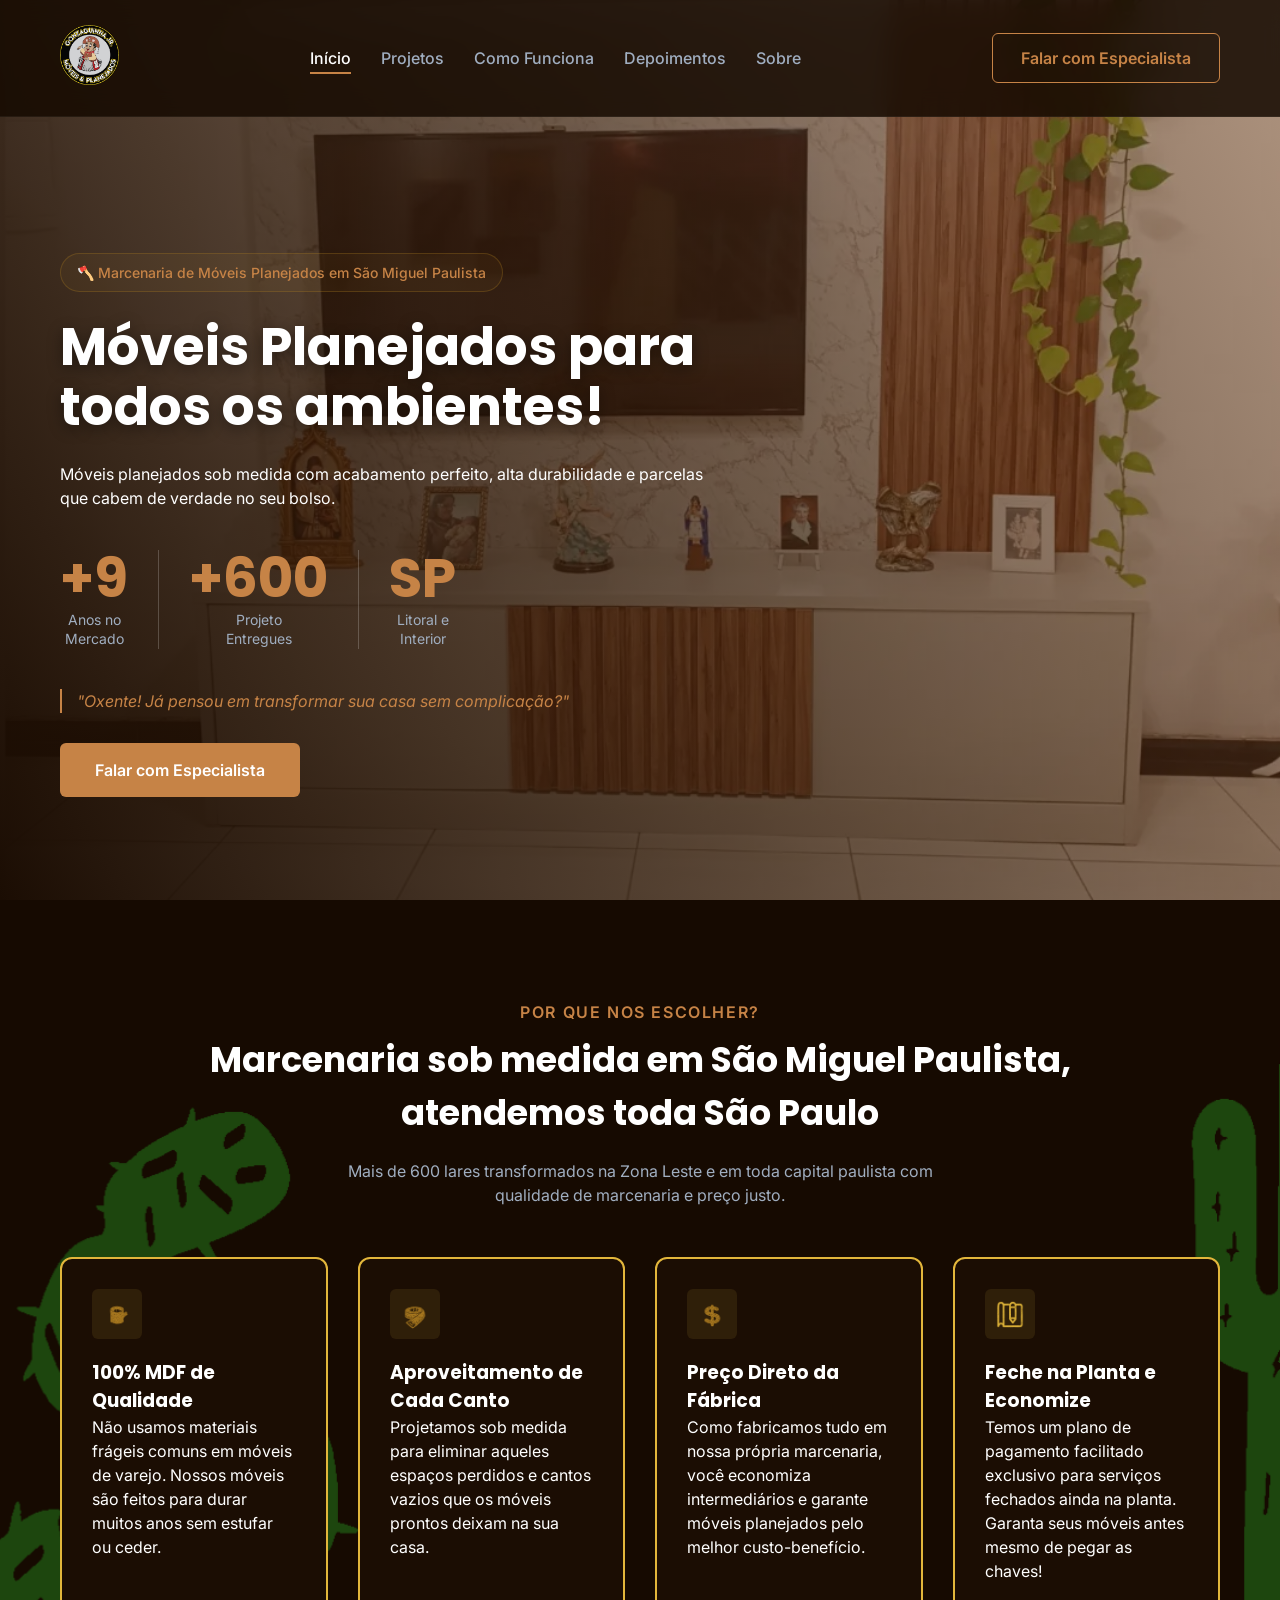
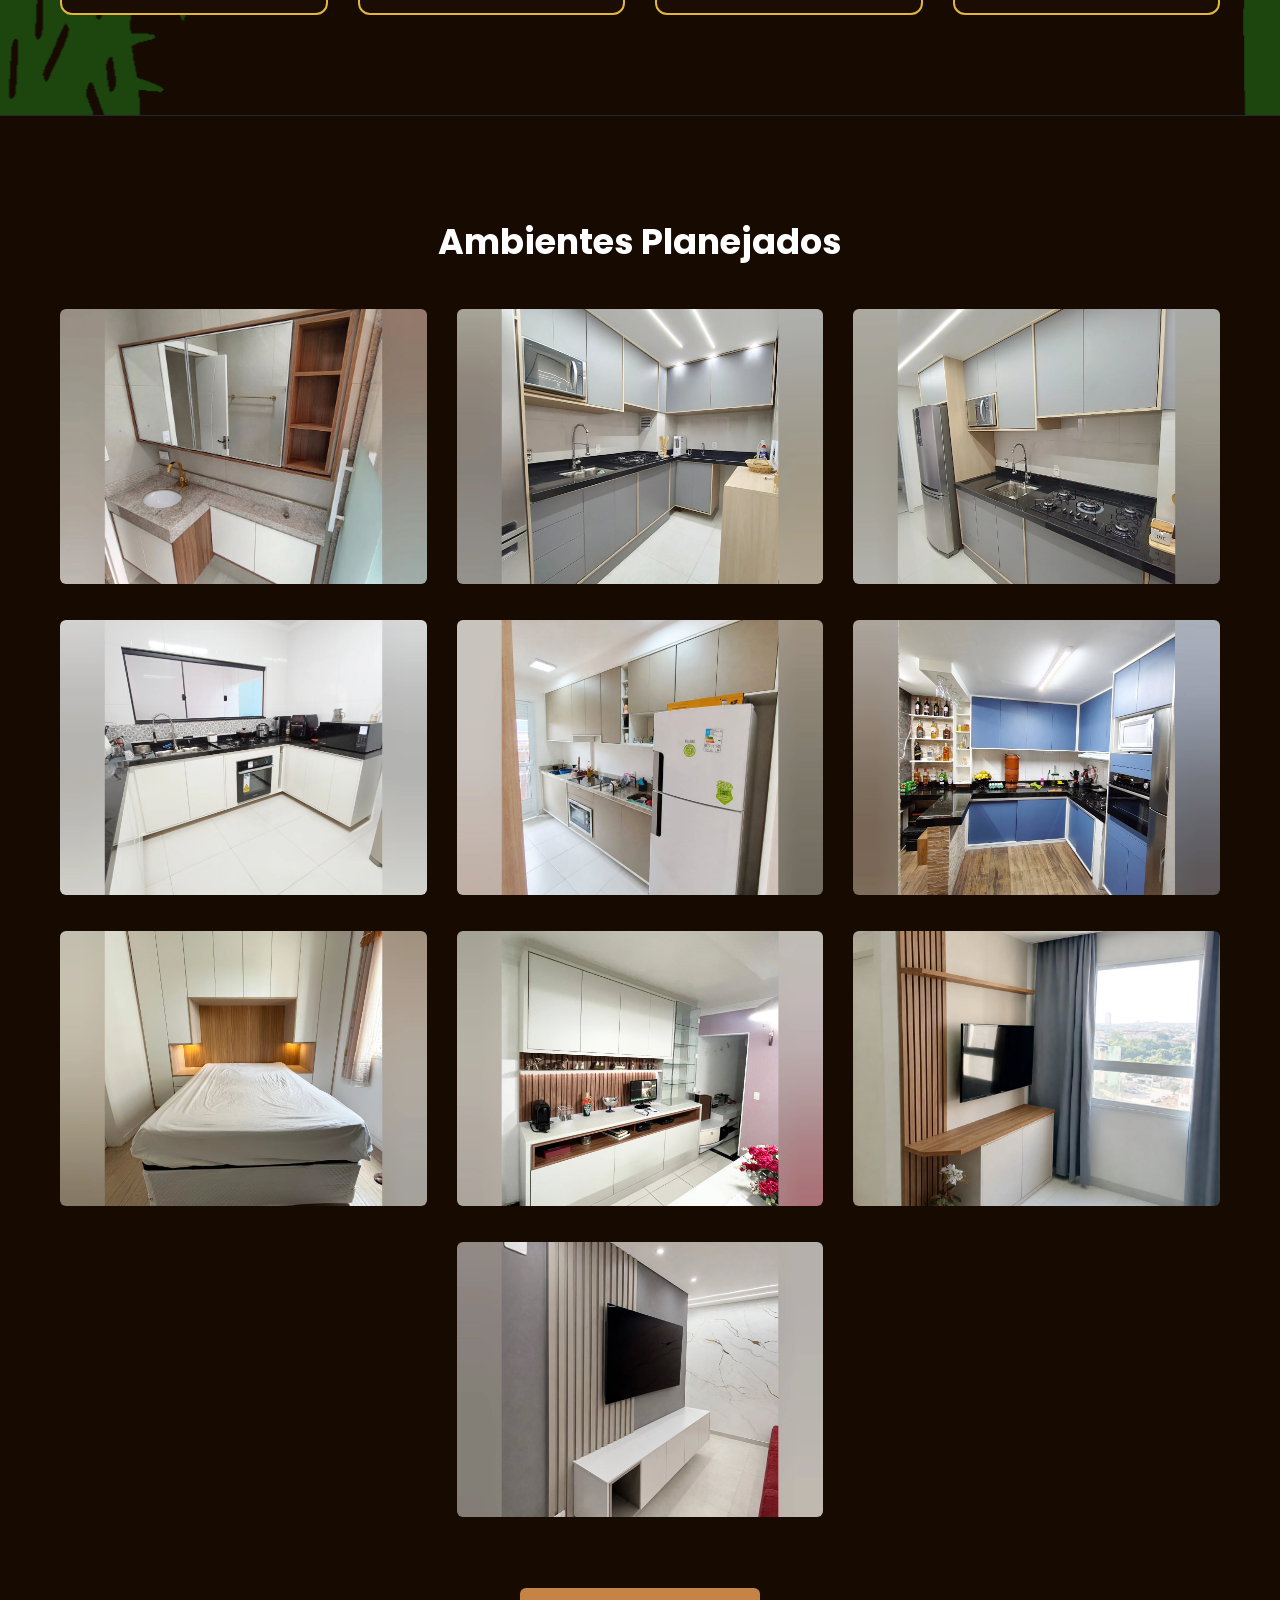
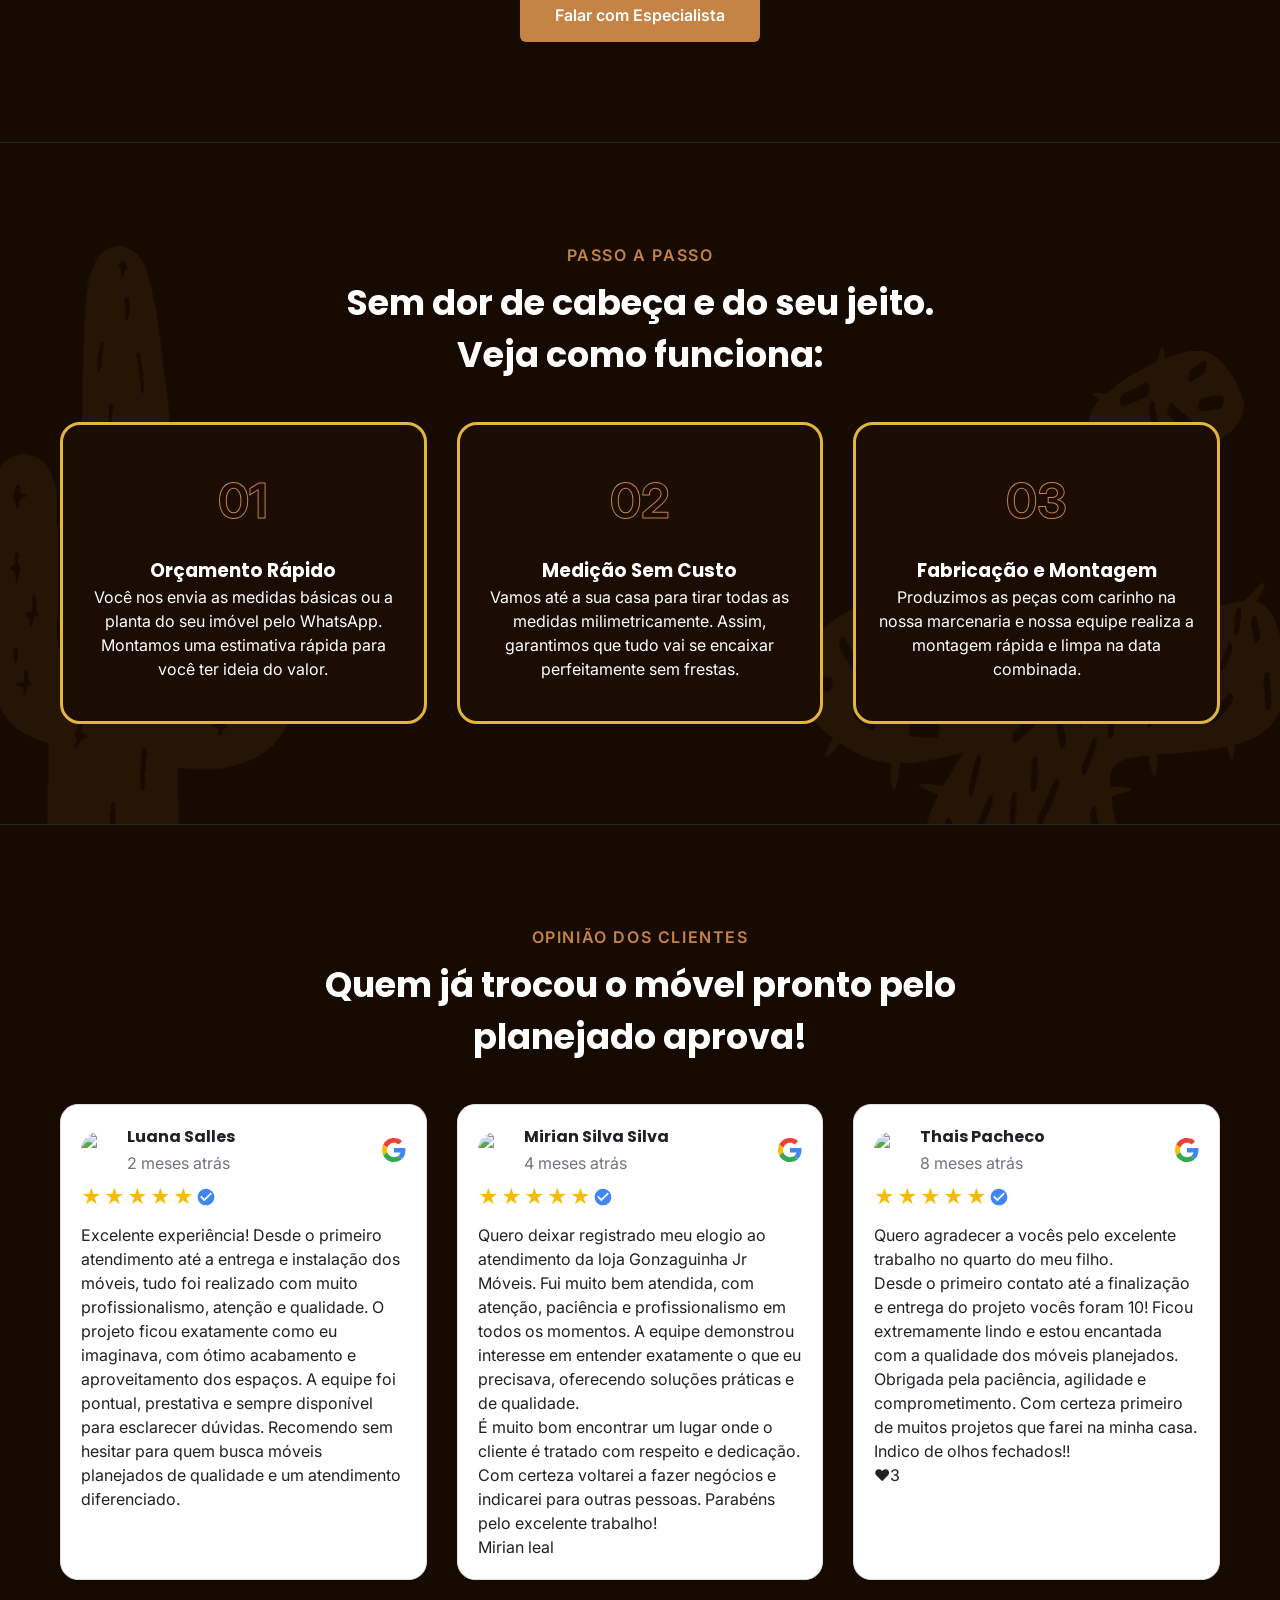
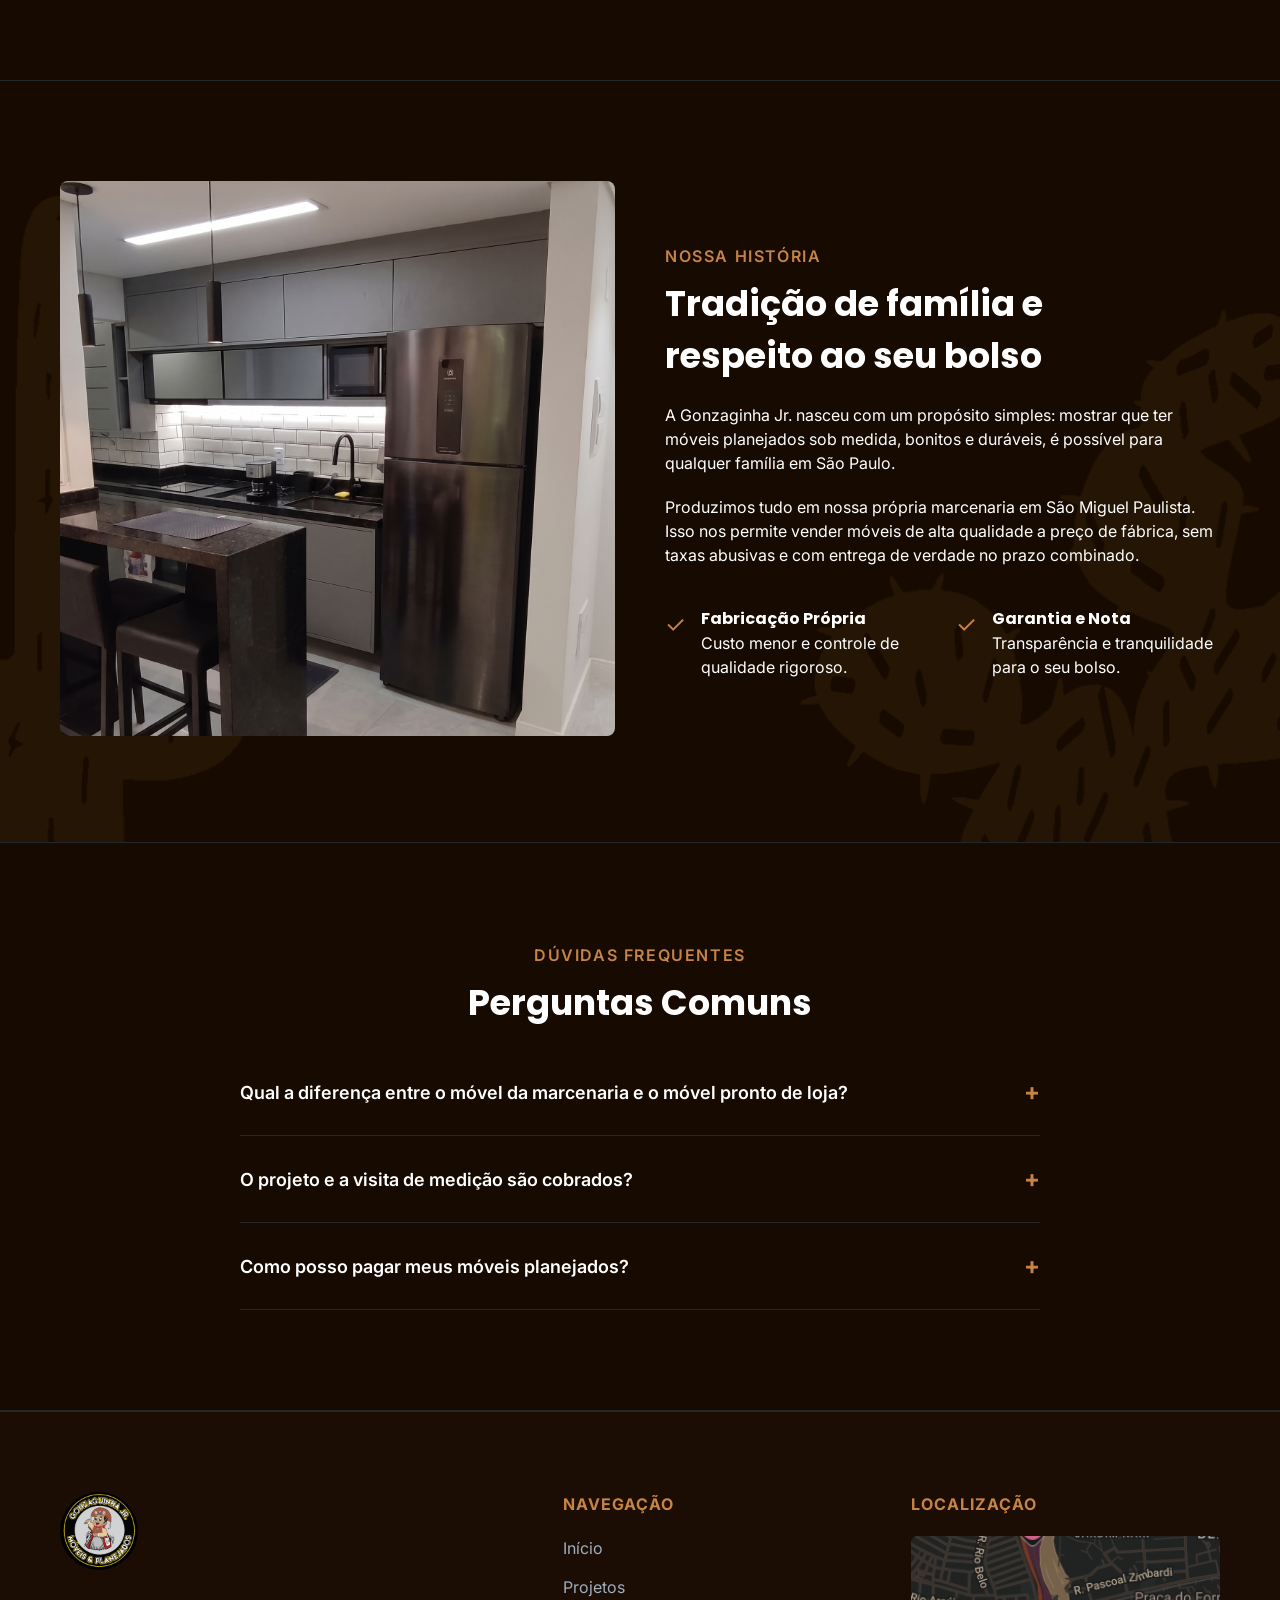
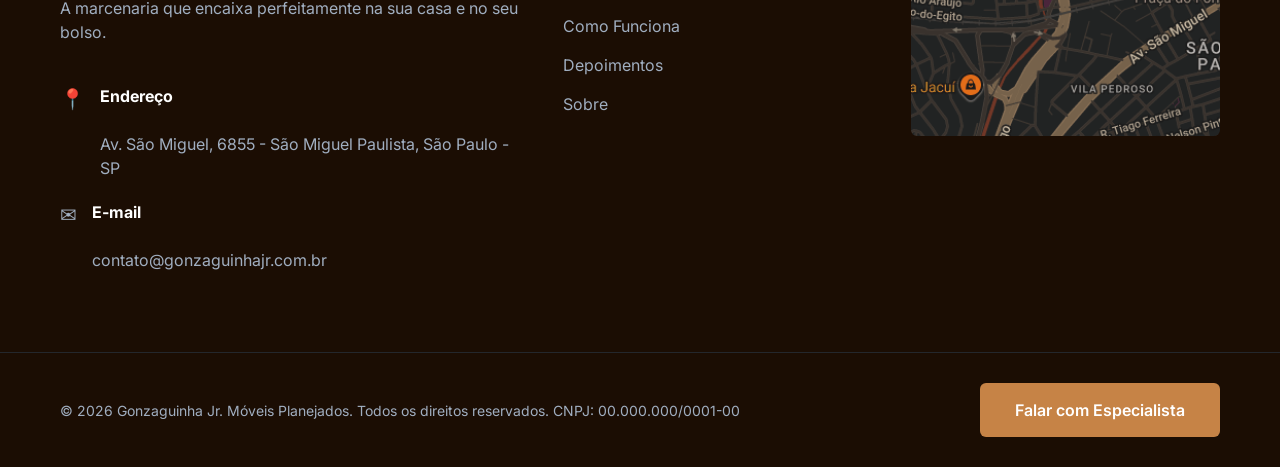
==== commit 08bcf7fe: "feat: atualizacoes de layout no hero section e rodape" ====
--- a/index.html
+++ b/index.html
@@ -46,7 +46,8 @@
         </div>
         <div class="container hero-content">
             <div class="hero-text">
-                <div class="badge">🪓 Marcenaria de Móveis Planejados em São Miguel Paulista</div>
+                <div class="badge">🪓 Marcenaria de Móveis Planejados<br class="mobile-only-br"> em São Miguel Paulista
+                </div>
                 <h1>Móveis Planejados para todos os ambientes!</h1>
                 <p>Móveis planejados sob medida com acabamento perfeito, alta durabilidade e parcelas que cabem de
                     verdade no seu bolso.</p>
@@ -80,7 +81,8 @@
     <section id="diferenciais" class="section">
         <div class="container">
             <div class="section-tag">Por que nos escolher?</div>
-            <h2 class="section-title">Marcenaria sob medida em São Miguel<br>Paulista, atendemos toda São Paulo</h2>
+            <h2 class="section-title">Marcenaria sob medida em São Miguel Paulista, <br class="desktop-only">atendemos
+                toda São Paulo</h2>
 
             <!-- Mobile Only Carousel -->
             <div class="mobile-only hero-mobile-carousel">
@@ -196,7 +198,7 @@
     <section id="como-funciona" class="section step-section">
         <div class="container">
             <div class="section-tag">Passo a Passo</div>
-            <h2 class="section-title">Sem dor de cabeça e do seu jeito. Veja<br>como funciona:</h2>
+            <h2 class="section-title">Sem dor de cabeça e do seu jeito.<br> Veja como funciona:</h2>
 
             <div class="grid-3 mt-4">
                 <div class="step-card">
@@ -427,7 +429,7 @@
             <div class="footer-brand">
                 <!-- Footer Logo Placeholder -->
                 <img src="assets/logo_redonda.jpeg" alt="Gonzaguinha Jr. Logo"
-                    style="max-height:60px; border-radius:50%;">
+                    style="max-height:78px; border-radius:50%;">
                 <p>A marcenaria que encaixa perfeitamente na sua casa e no seu bolso.</p>
                 <ul class="contact-info mt-4">
                     <li>
--- a/style.css
+++ b/style.css
@@ -209,7 +209,7 @@
 }
 
 .badge {
-  background-color: var(--anzac-10);
+  background-color: rgba(226, 182, 59, 0.05);
   border: 1px solid rgba(170, 122, 32, 0.3);
   color: var(--anzac);
   display: inline-flex;
@@ -686,6 +686,10 @@
   display: none;
 }
 
+.mobile-only-br {
+  display: none;
+}
+
 @media (max-width: 992px) {
 
   .section-tag,
@@ -764,8 +768,13 @@
 
   .hero-text .badge {
     margin-bottom: 20px;
-    background-color: rgba(198, 131, 70, 0.4);
+    background-color: rgba(198, 131, 70, 0.15);
     color: var(--white);
+    border-radius: 8px;
+  }
+
+  .mobile-only-br {
+    display: inline;
   }
 }
 
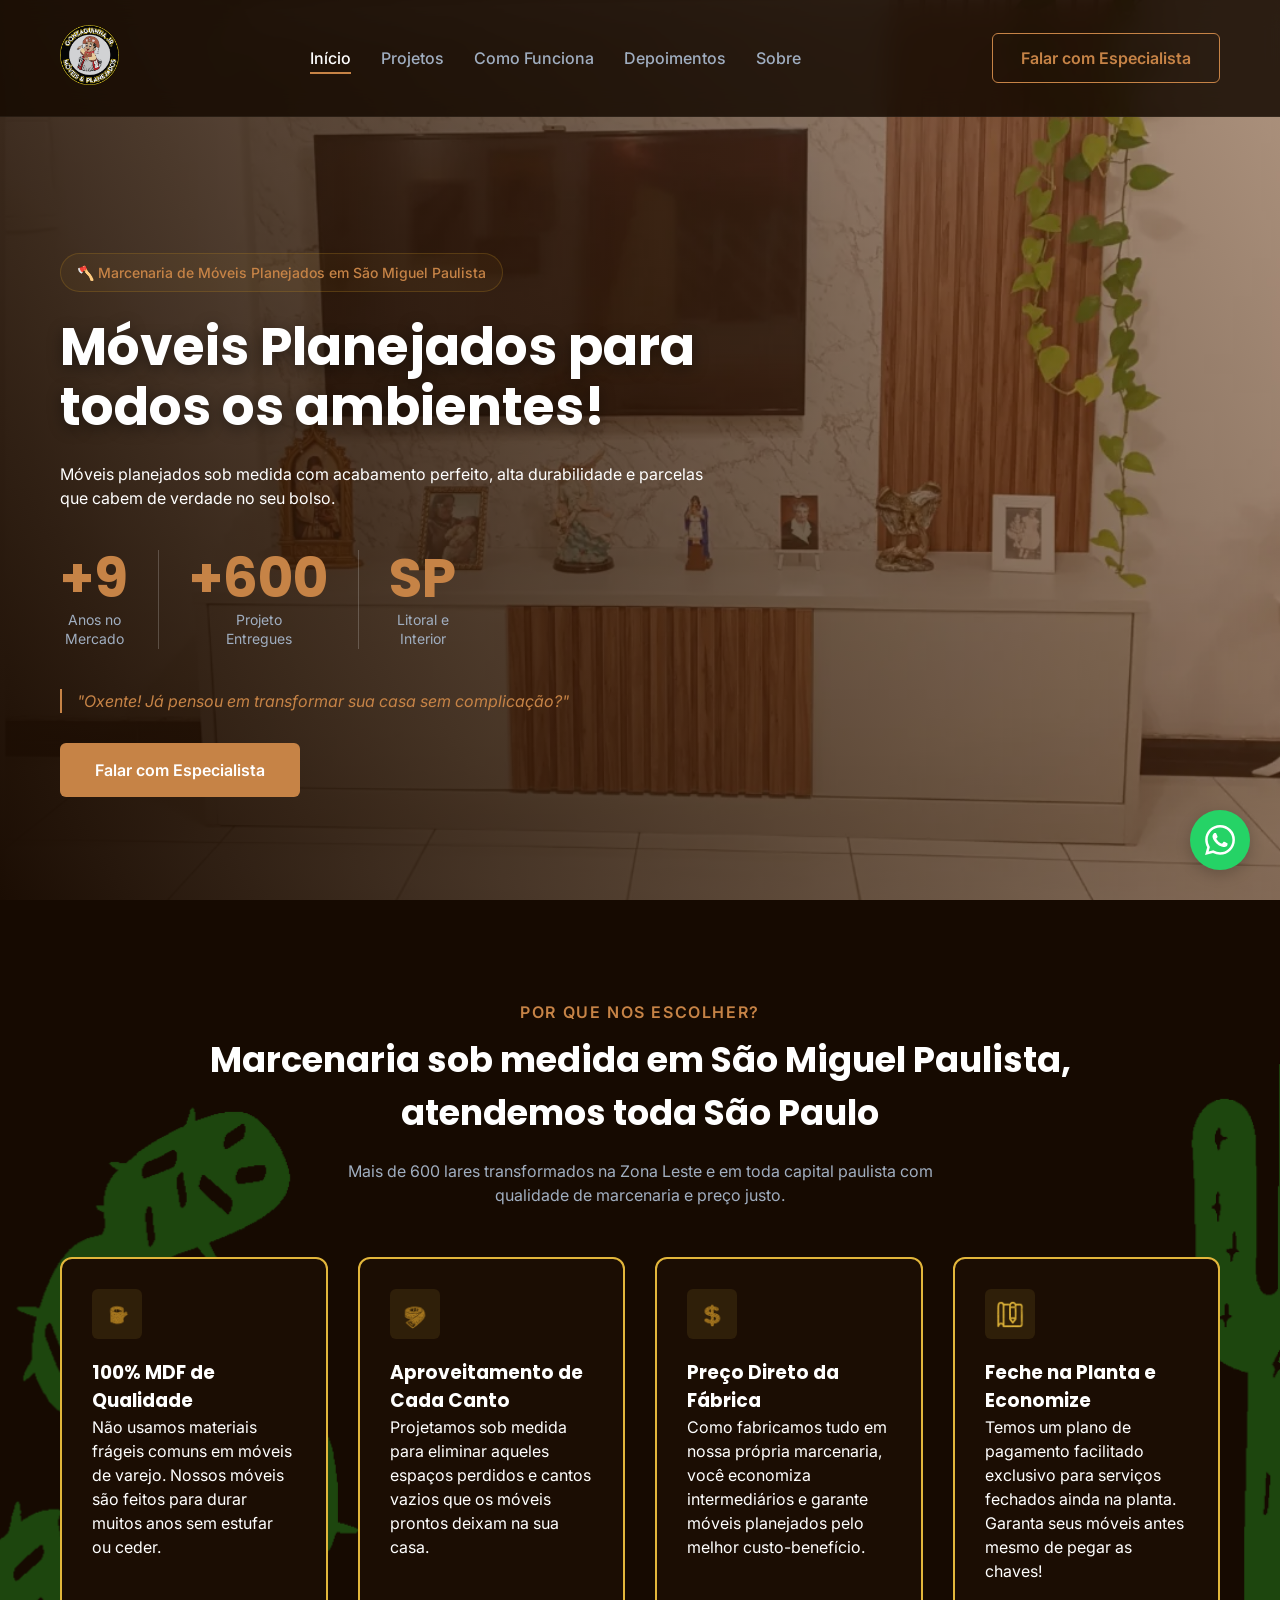
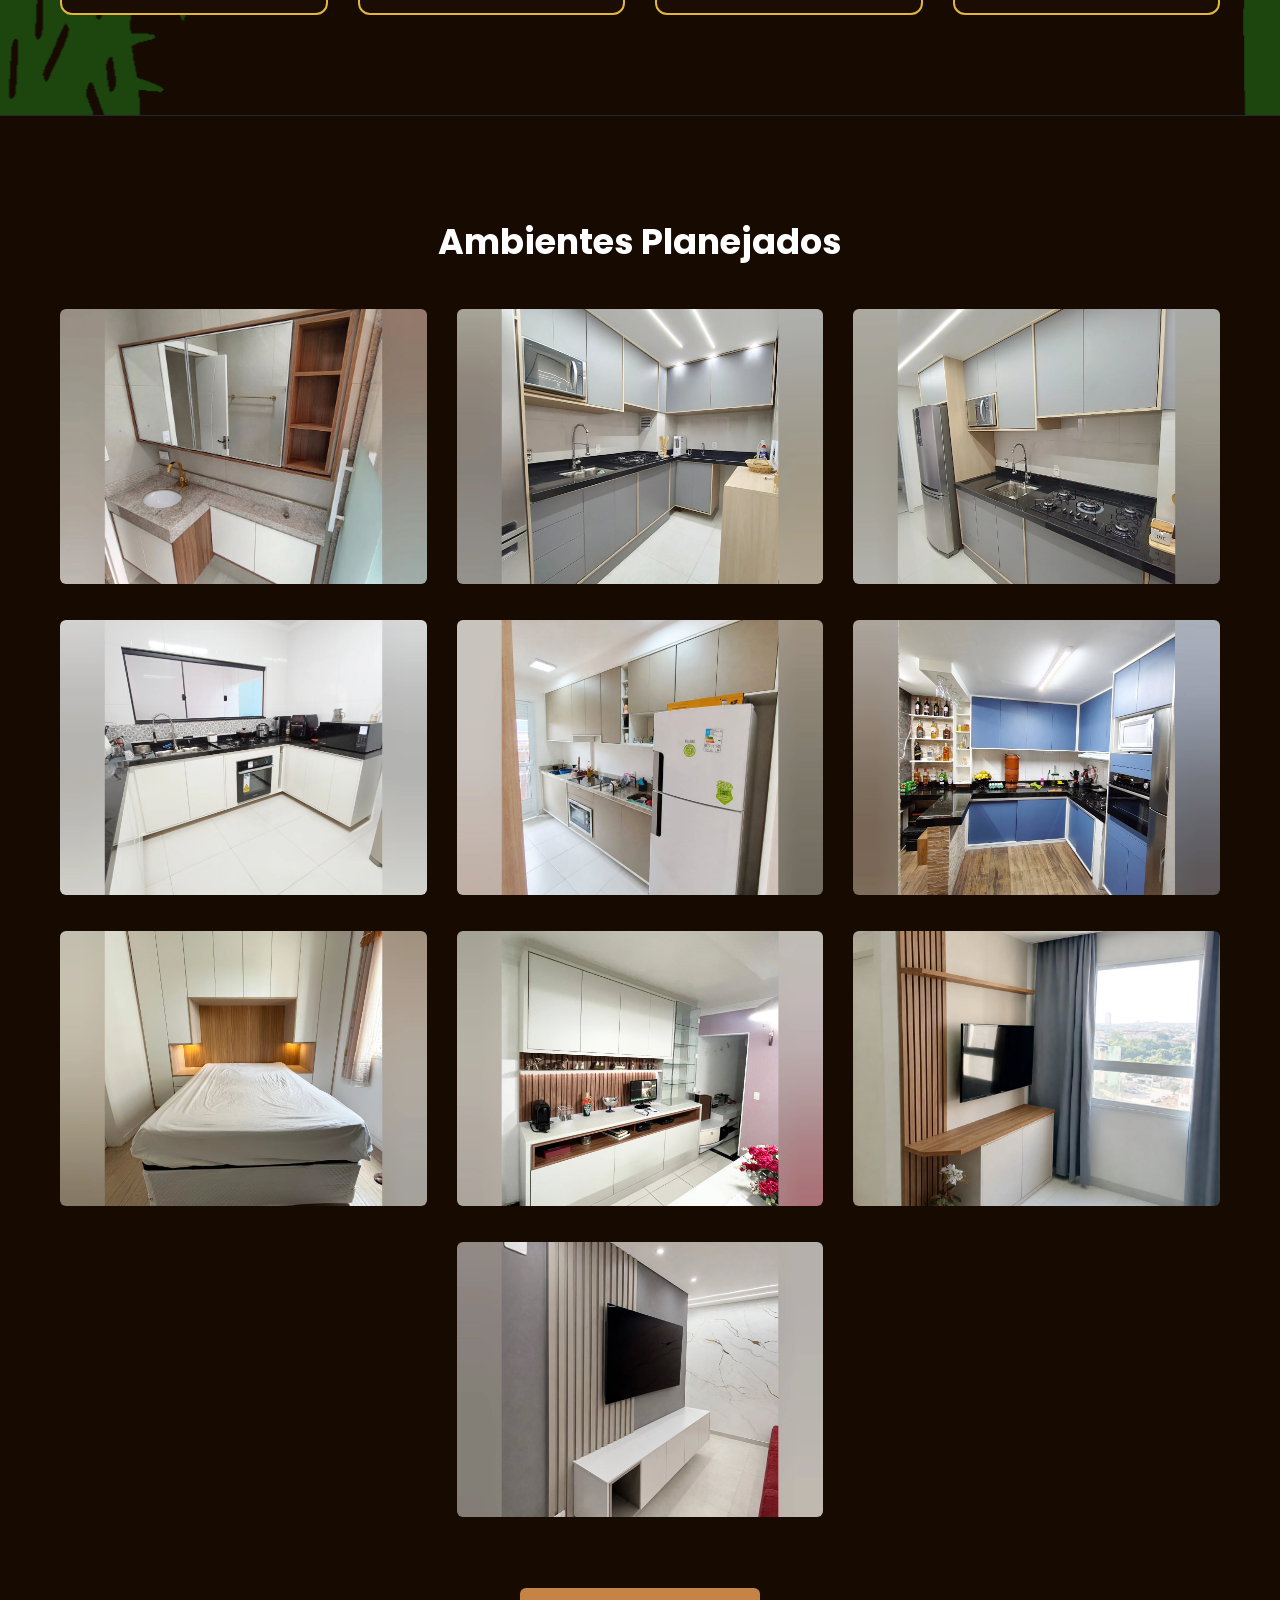
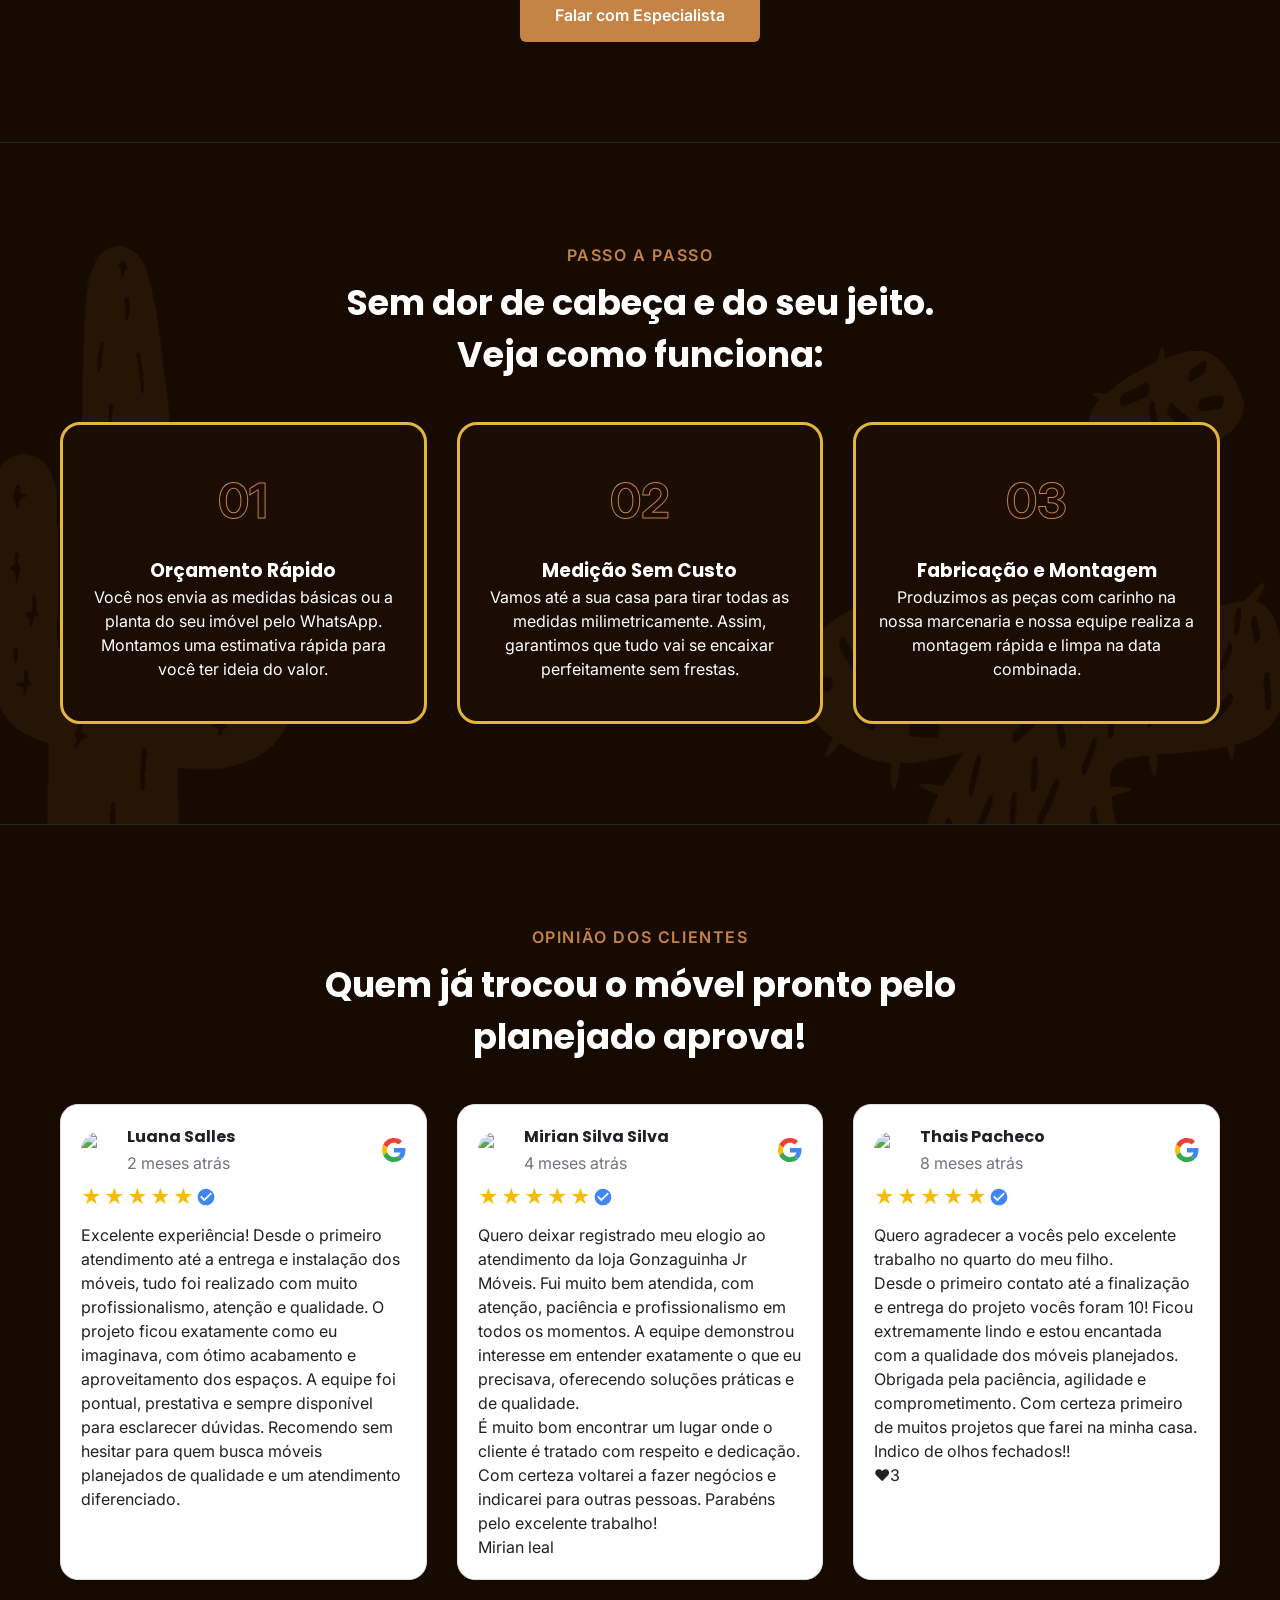
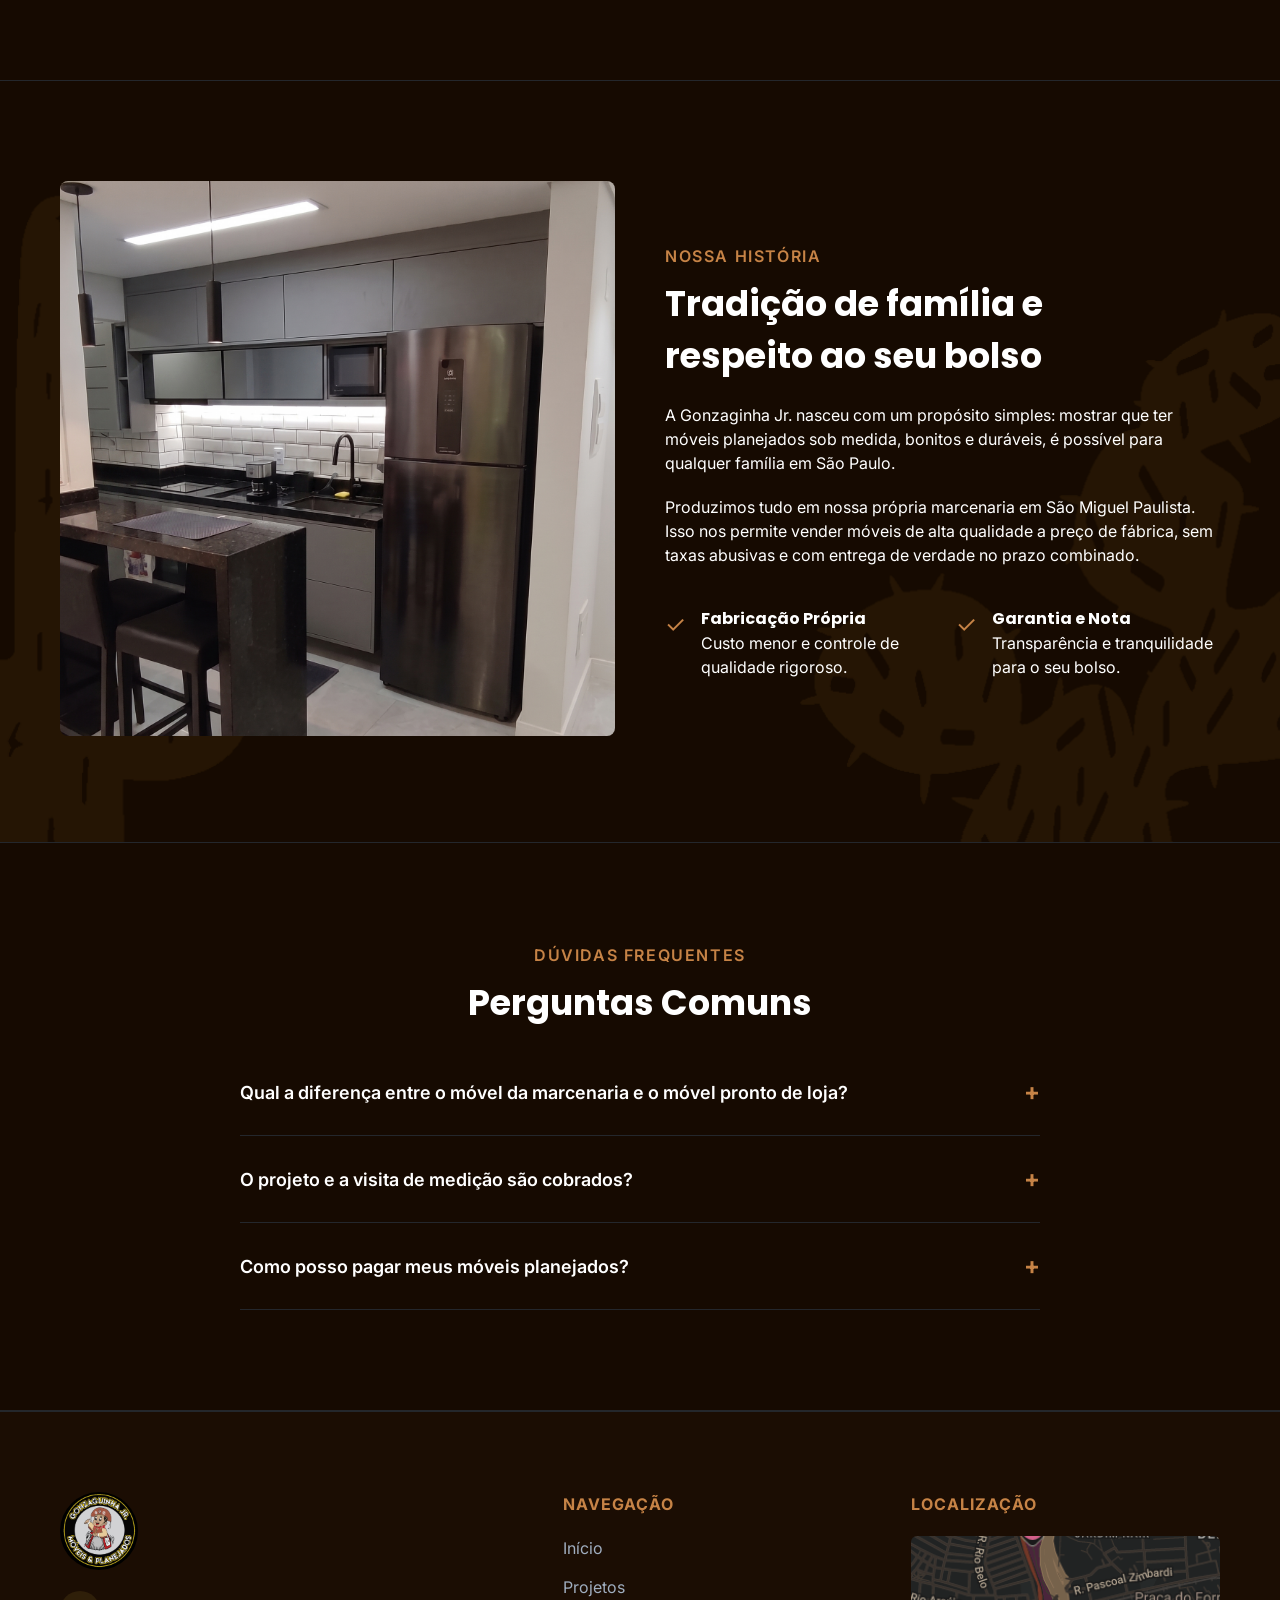
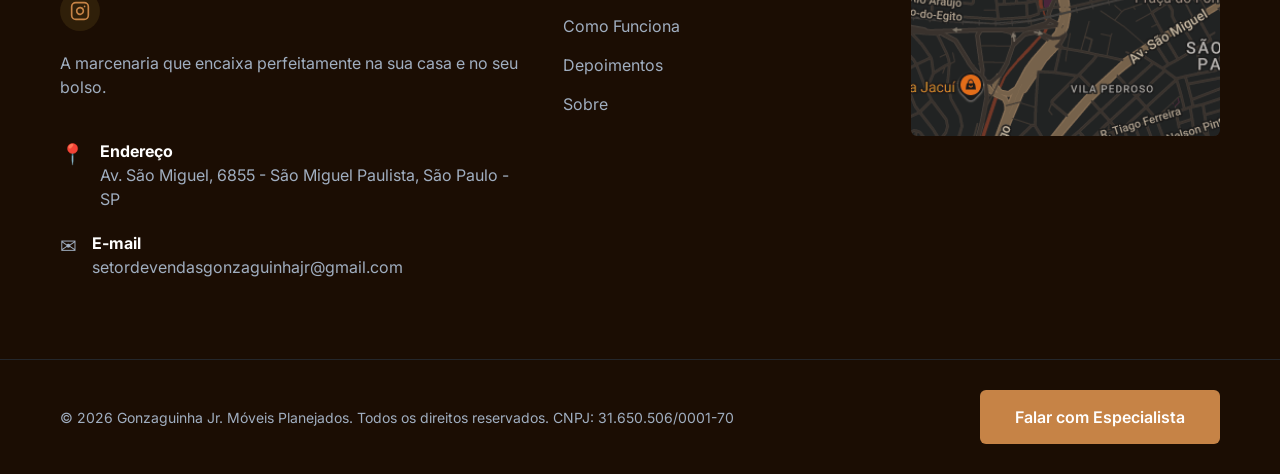
==== commit 070653dd: "feat: update UI and WhatsApp links" ====
--- a/index.html
+++ b/index.html
@@ -26,7 +26,7 @@
                 <a href="#depoimentos">Depoimentos</a>
                 <a href="#sobre">Sobre</a>
             </nav>
-            <a href="https://api.whatsapp.com/send?phone=5511915310573&text=Ol%C3%A1%2C%20tudo%20bem%3F%20vim%20do%20site%20e%20gostaria%20de%20faze%20um%20Or%C3%A7amento"
+            <a href="https://api.whatsapp.com/send?phone=5511915310573&text=Ol%C3%A1%20tudo%20bem%3F%2C%20Vim%20do%20Google%20e%20gostaria%20de%20fazer%20um%20or%C3%A7amento"
                 target="_blank" class="btn-outline">Falar com Especialista</a>
         </div>
     </header>
@@ -428,22 +428,32 @@
         <div class="container footer-content">
             <div class="footer-brand">
                 <!-- Footer Logo Placeholder -->
-                <img src="assets/logo_redonda.jpeg" alt="Gonzaguinha Jr. Logo"
-                    style="max-height:78px; border-radius:50%;">
+                <img src="assets/logo_redonda.jpeg" alt="Gonzaguinha Jr. Logo" class="footer-logo">
+                <div class="social-links" style="margin-top: 15px; margin-bottom: 15px;">
+                    <a href="https://www.instagram.com/gonzaguinhajrmoveis/" target="_blank"
+                        style="color: var(--anzac); text-decoration: none; display: inline-flex; align-items: center; justify-content: center; width: 40px; height: 40px; border-radius: 50%; background-color: var(--anzac-10); transition: all 0.3s ease;">
+                        <svg xmlns="http://www.w3.org/2000/svg" width="20" height="20" viewBox="0 0 24 24" fill="none"
+                            stroke="currentColor" stroke-width="2" stroke-linecap="round" stroke-linejoin="round">
+                            <rect x="2" y="2" width="20" height="20" rx="5" ry="5"></rect>
+                            <path d="M16 11.37A4 4 0 1 1 12.63 8 4 4 0 0 1 16 11.37z"></path>
+                            <line x1="17.5" y1="6.5" x2="17.51" y2="6.5"></line>
+                        </svg>
+                    </a>
+                </div>
                 <p>A marcenaria que encaixa perfeitamente na sua casa e no seu bolso.</p>
                 <ul class="contact-info mt-4">
                     <li>
                         <span>📍</span>
                         <div>
-                            <strong>Endereço</strong><br>
+                            <strong>Endereço</strong>
                             Av. São Miguel, 6855 - São Miguel Paulista, São Paulo - SP
                         </div>
                     </li>
                     <li>
                         <span>✉</span>
                         <div>
-                            <strong>E-mail</strong><br>
-                            contato@gonzaguinhajr.com.br
+                            <strong>E-mail</strong>
+                            setordevendasgonzaguinhajr@gmail.com
                         </div>
                     </li>
                 </ul>
@@ -472,8 +482,8 @@
 
         <div class="footer-bottom">
             <div class="container">
-                <p>© 2026 Gonzaguinha Jr. Móveis Planejados. Todos os direitos reservados. CNPJ: 00.000.000/0001-00</p>
-                <a href="https://api.whatsapp.com/send?phone=5511915310573&text=Ol%C3%A1%2C%20tudo%20bem%3F%20vim%20do%20site%20e%20gostaria%20de%20faze%20um%20Or%C3%A7amento"
+                <p>© 2026 Gonzaguinha Jr. Móveis Planejados. Todos os direitos reservados. CNPJ: 31.650.506/0001-70</p>
+                <a href="https://api.whatsapp.com/send?phone=5511915310573&text=Ol%C3%A1%20tudo%20bem%3F%2C%20Vim%20do%20Google%20e%20gostaria%20de%20fazer%20um%20or%C3%A7amento"
                     target="_blank" class="btn-solid">Falar com Especialista</a>
             </div>
         </div>
@@ -587,6 +597,11 @@
         startPortfolioCarousel();
         window.addEventListener('resize', startPortfolioCarousel);
     </script>
+    <!-- Floating WhatsApp Button -->
+    <a href="https://api.whatsapp.com/send?phone=5511915310573&text=Ol%C3%A1%20tudo%20bem%3F%2C%20Vim%20do%20Google%20e%20gostaria%20de%20fazer%20um%20or%C3%A7amento"
+        target="_blank" class="floating-whatsapp">
+        <svg xmlns="http://www.w3.org/2000/svg" viewBox="0 0 24 24" width="30" height="30" fill="white"><path d="M17.472 14.382c-.297-.149-1.758-.867-2.03-.967-.273-.099-.471-.148-.67.15-.197.297-.767.966-.94 1.164-.173.199-.347.223-.644.075-.297-.15-1.255-.463-2.39-1.475-.883-.788-1.48-1.761-1.653-2.059-.173-.297-.018-.458.13-.606.134-.133.298-.347.446-.52.149-.174.198-.298.298-.497.099-.198.05-.371-.025-.52-.075-.149-.669-1.612-.916-2.207-.242-.579-.487-.5-.669-.51-.173-.008-.371-.01-.57-.01-.198 0-.52.074-.792.372-.272.297-1.04 1.016-1.04 2.479 0 1.462 1.065 2.875 1.213 3.074.149.198 2.096 3.2 5.077 4.487.709.306 1.262.489 1.694.625.712.227 1.36.195 1.871.118.571-.085 1.758-.719 2.006-1.413.248-.694.248-1.289.173-1.413-.074-.124-.272-.198-.57-.347m-5.421 7.403h-.004a9.87 9.87 0 01-5.031-1.378l-.361-.214-3.741.982.998-3.648-.235-.374a9.86 9.86 0 01-1.51-5.26c.001-5.45 4.436-9.884 9.888-9.884 2.64 0 5.122 1.03 6.988 2.898a9.825 9.825 0 012.893 6.994c-.003 5.45-4.437 9.884-9.885 9.884m8.413-18.297A11.815 11.815 0 0012.05 0C5.495 0 .16 5.335.157 11.892c0 2.096.547 4.142 1.588 5.945L.057 24l6.305-1.654a11.882 11.882 0 005.683 1.448h.005c6.554 0 11.89-5.335 11.893-11.893a11.821 11.821 0 00-3.48-8.413z"/></svg>
+    </a>
 </body>
 
 </html>
--- a/style.css
+++ b/style.css
@@ -546,6 +546,11 @@
   margin-bottom: 60px;
 }
 
+.footer-logo {
+  max-height: 78px;
+  border-radius: 50%;
+}
+
 .footer-brand p {
   color: var(--cadet-blue);
   margin-top: 20px;
@@ -679,6 +684,30 @@
   opacity: 1;
   width: 25px;
   border-radius: 10px;
+}
+
+/* Floating WhatsApp Button */
+.floating-whatsapp {
+  position: fixed;
+  width: 60px;
+  height: 60px;
+  bottom: 30px;
+  right: 30px;
+  background-color: #25D366;
+  color: white;
+  border-radius: 50%;
+  box-shadow: 0 4px 15px rgba(0, 0, 0, 0.2);
+  z-index: 1000;
+  display: flex;
+  align-items: center;
+  justify-content: center;
+  transition: all 0.3s ease;
+}
+
+.floating-whatsapp:hover {
+  background-color: #1EBE55;
+  transform: translateY(-3px);
+  box-shadow: 0 6px 20px rgba(0, 0, 0, 0.3);
 }
 
 /* RESPONSIVIDADE */
@@ -887,4 +916,10 @@
     flex-direction: column;
     gap: 20px;
   }
+
+  .footer-logo {
+    width: 50%;
+    max-height: none;
+    height: auto;
+  }
 }
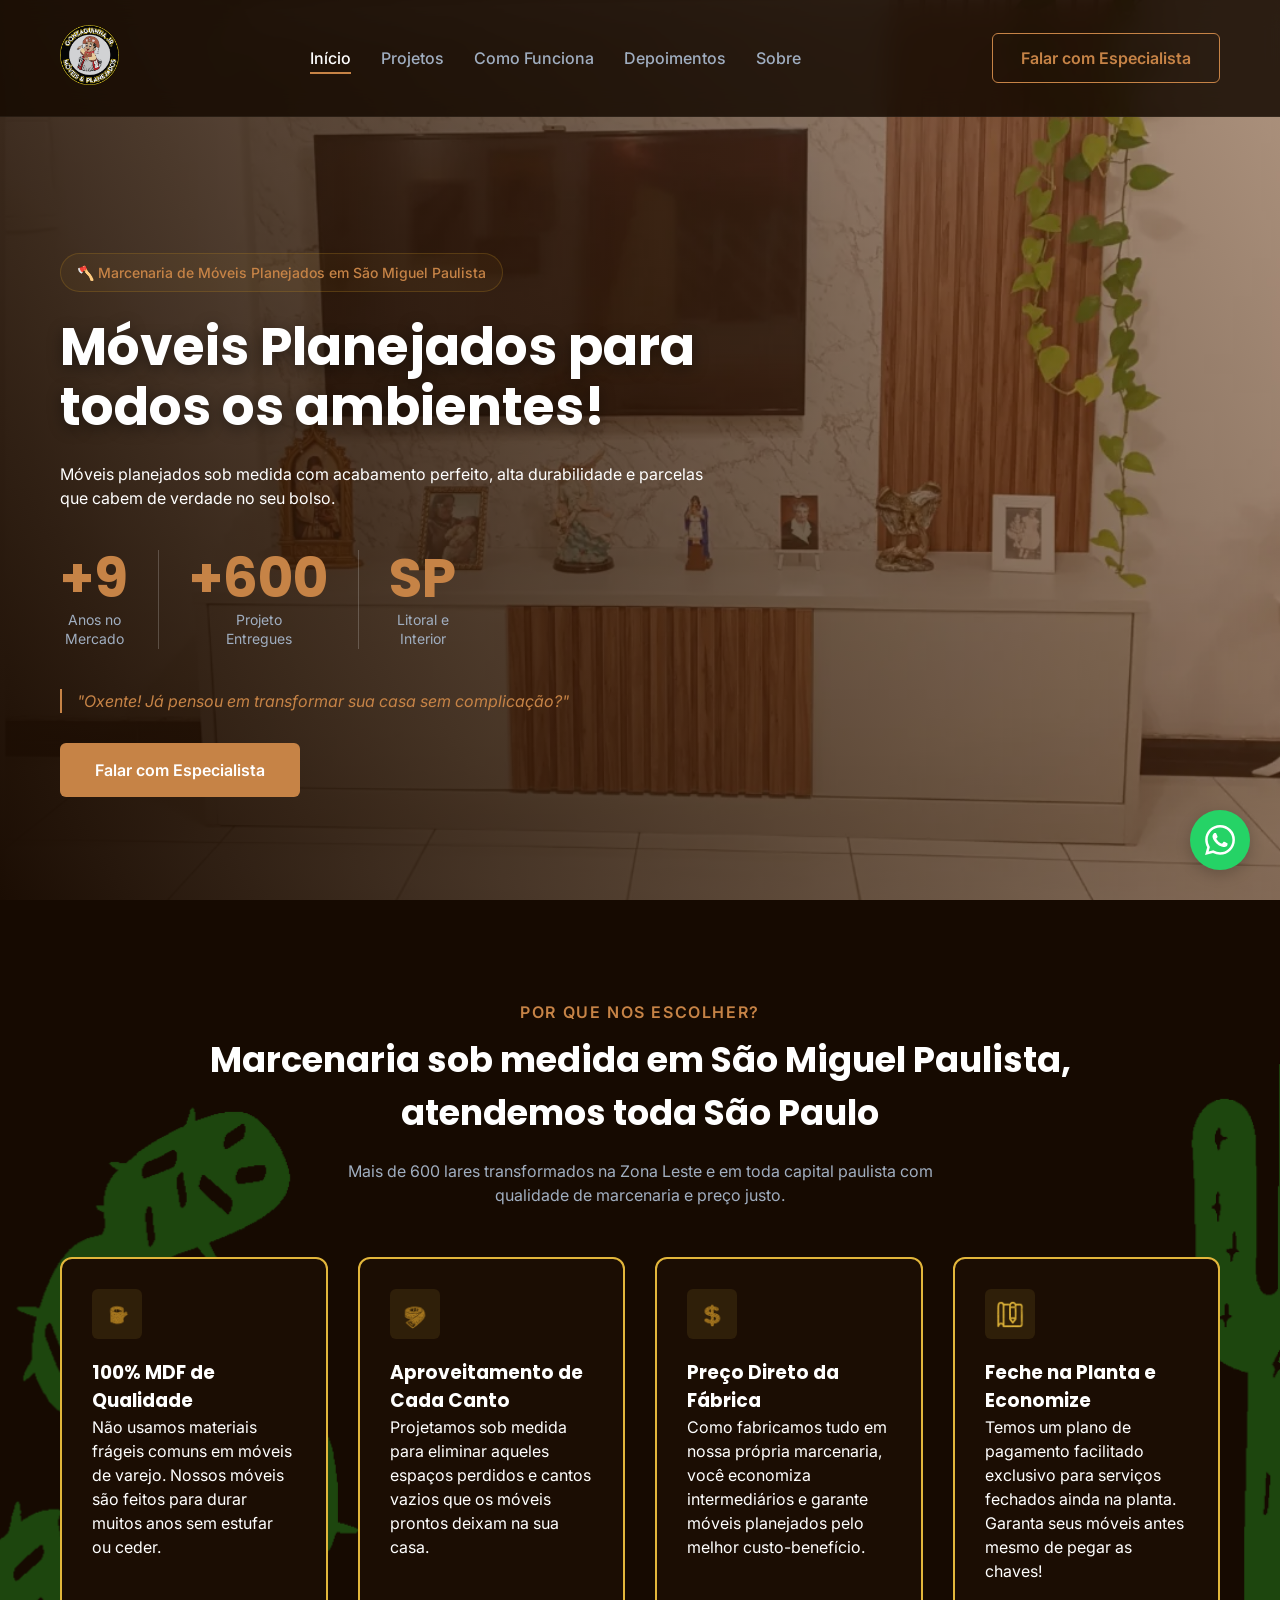
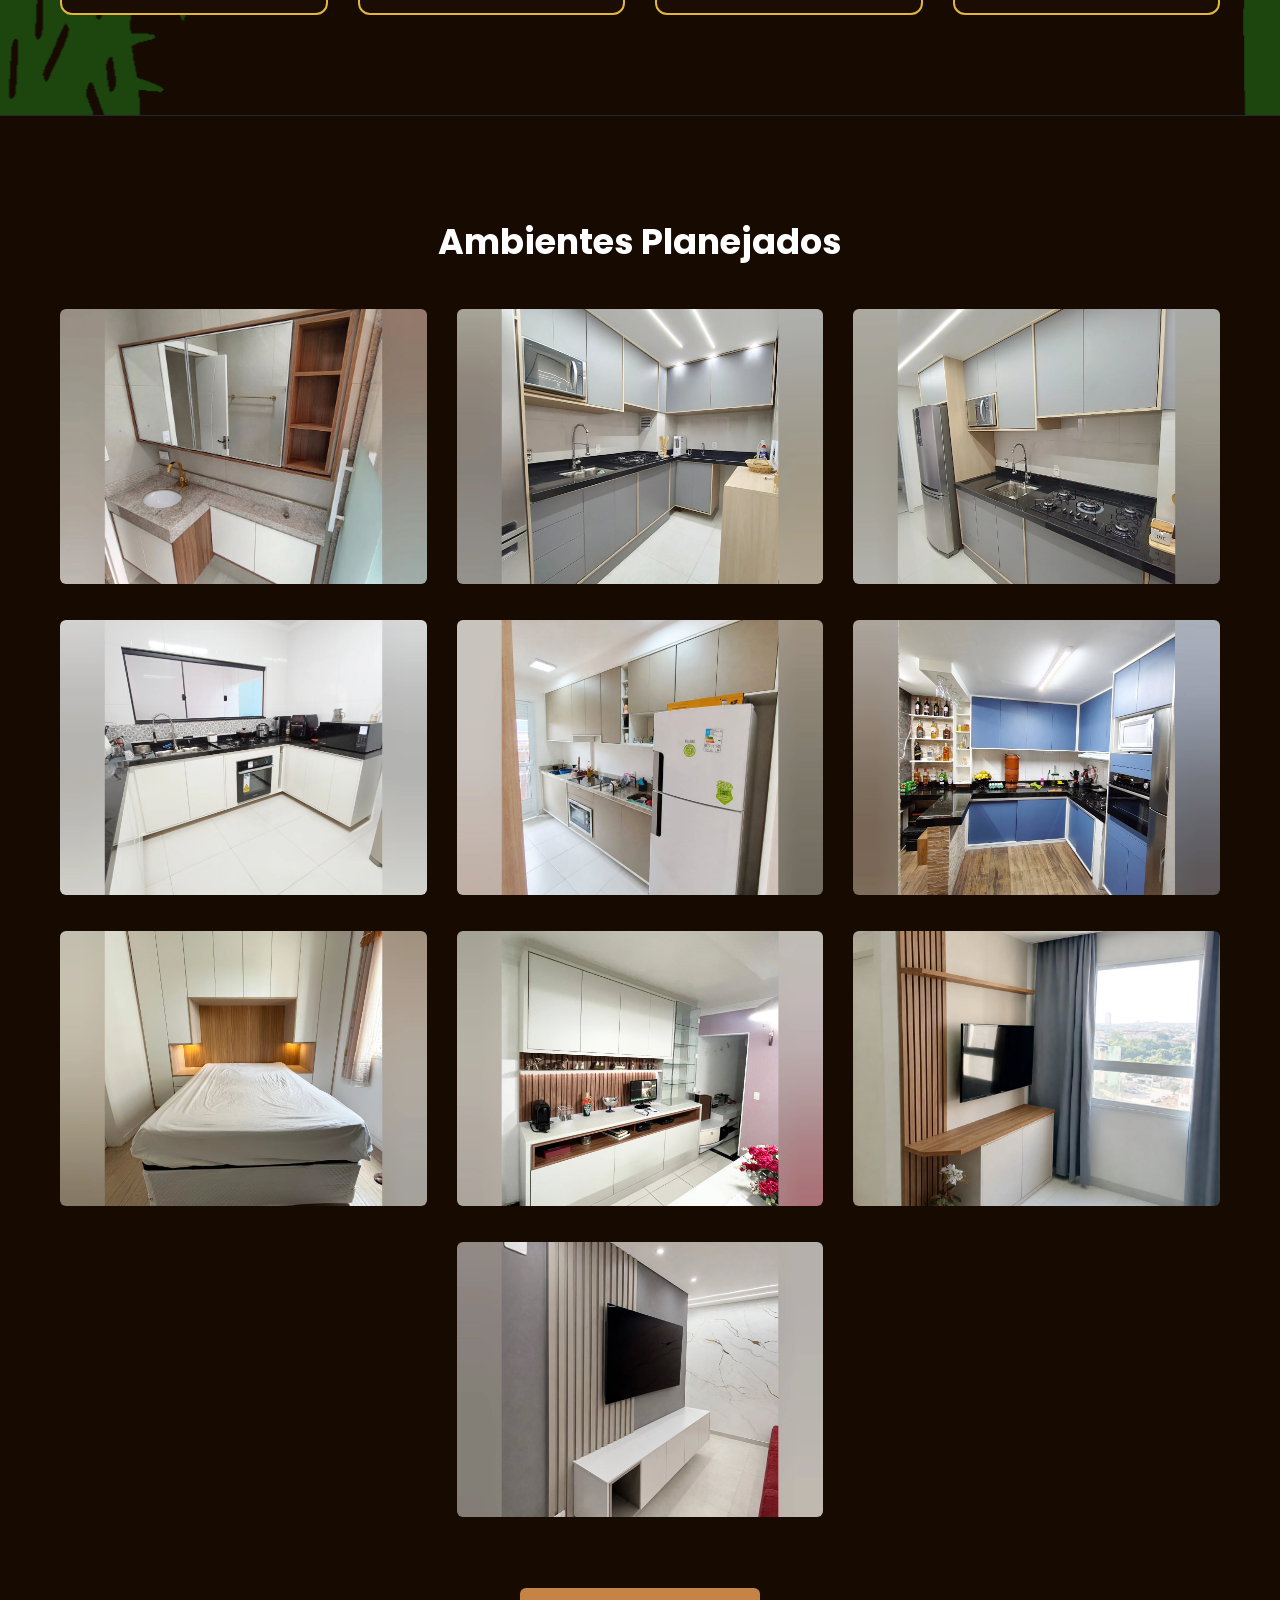
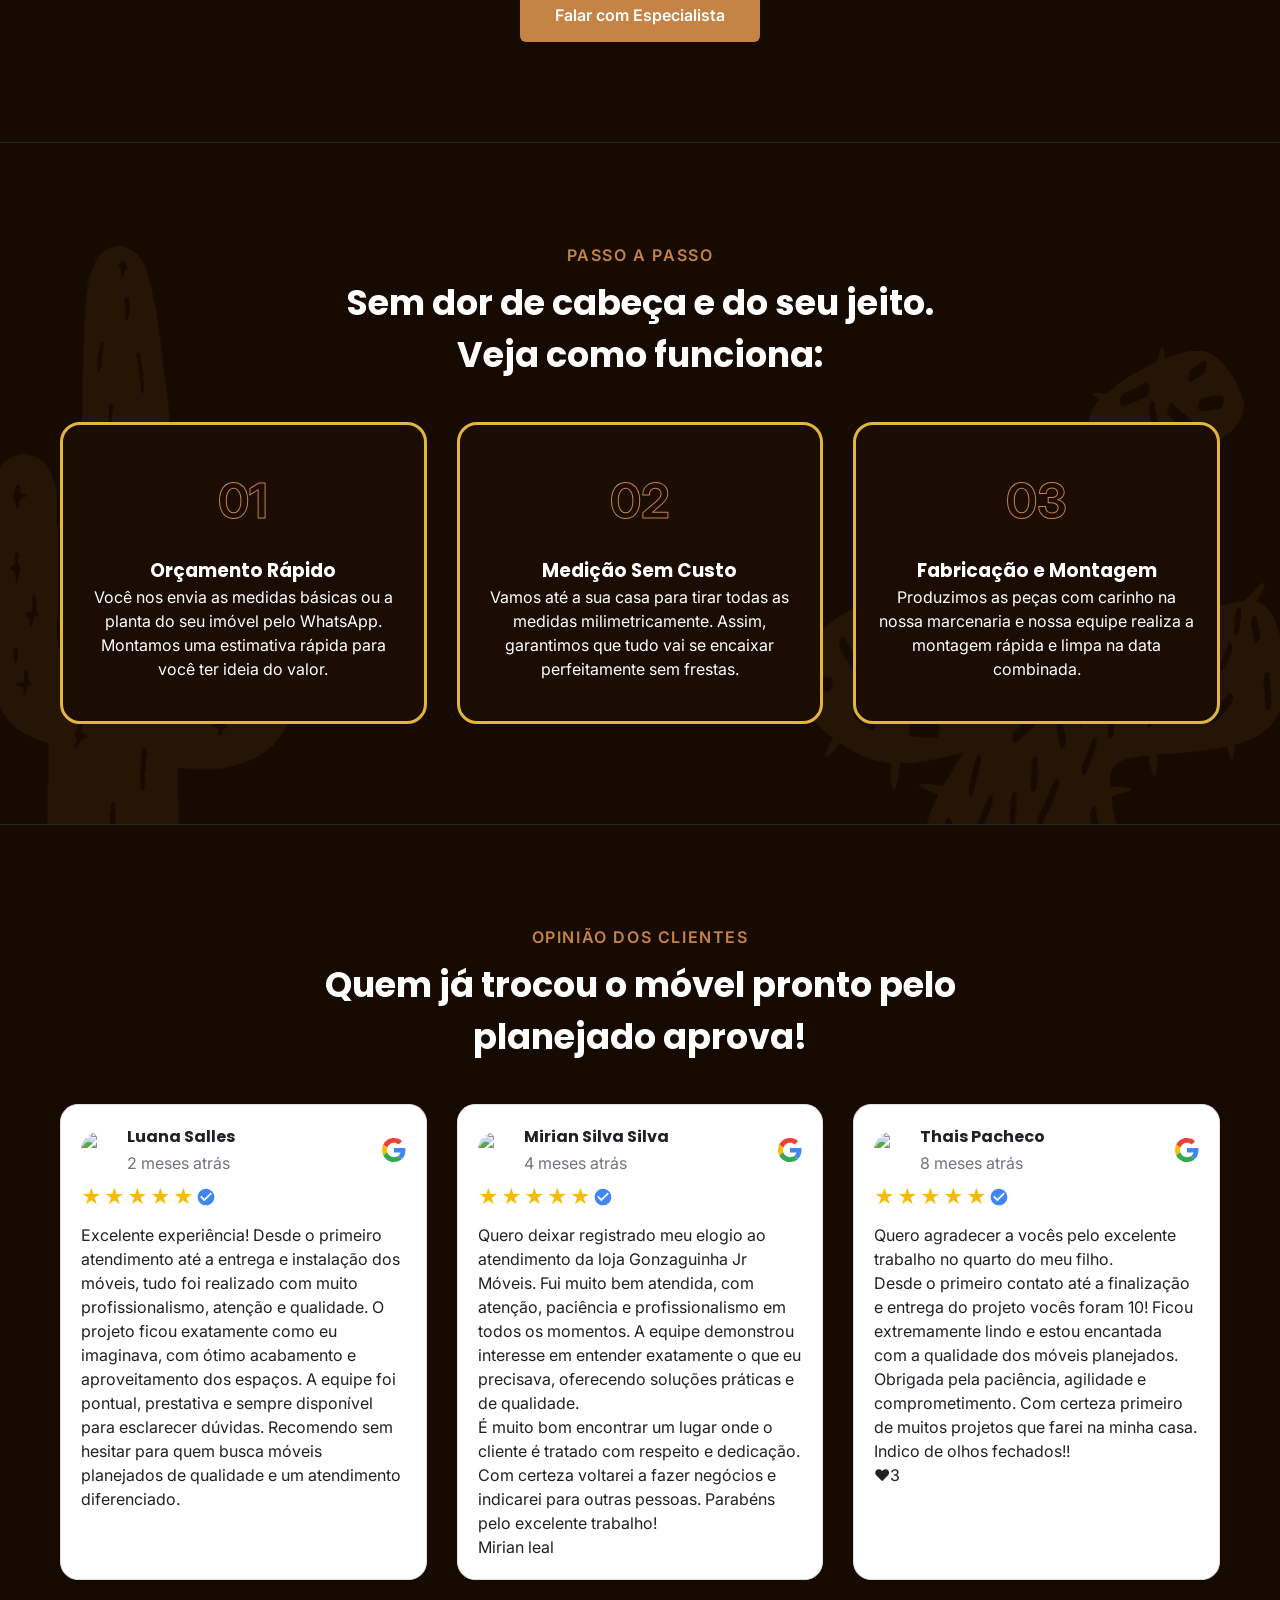
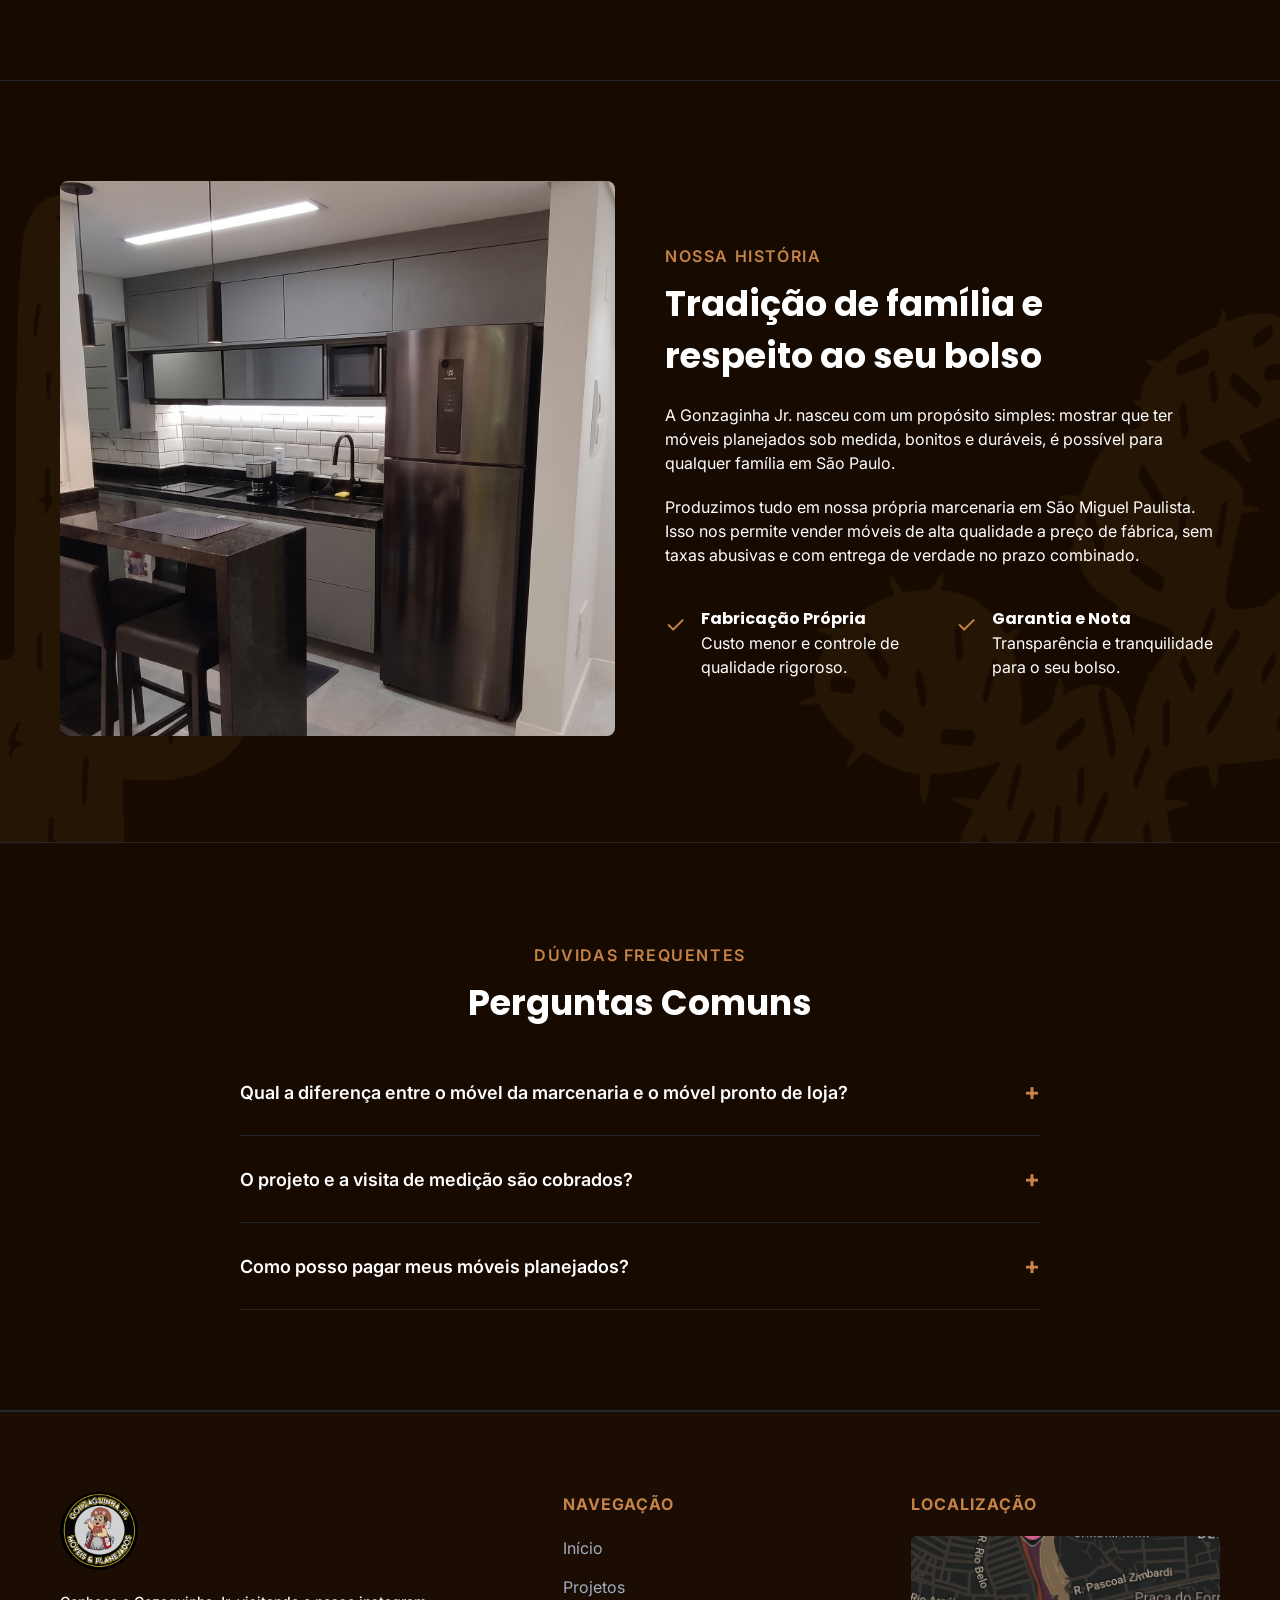
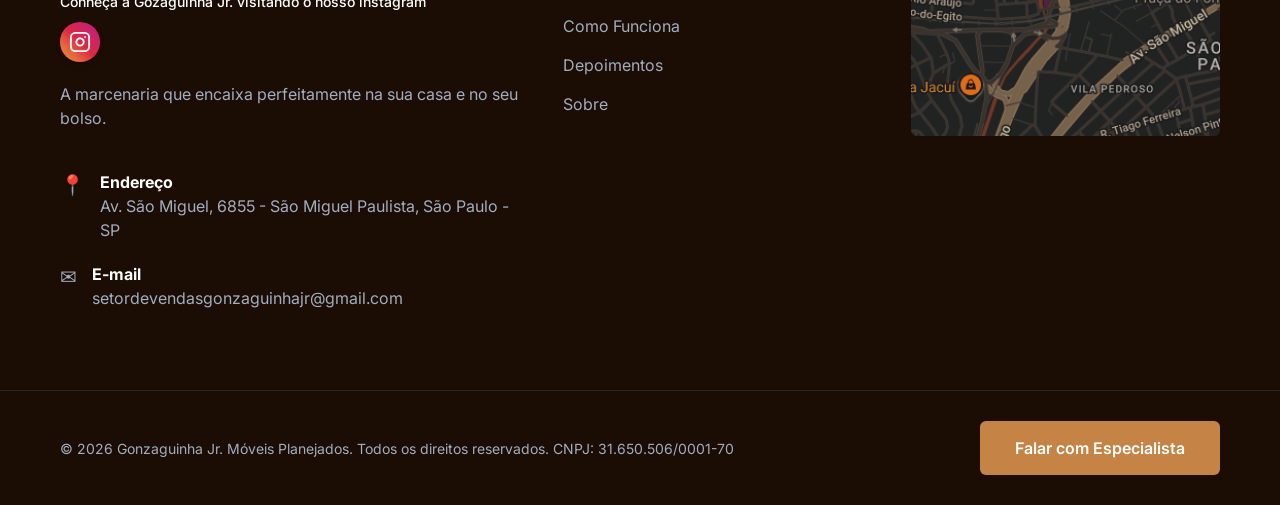
==== commit 2227191d: "style: atualizar cores e texto do link do instagram" ====
--- a/index.html
+++ b/index.html
@@ -429,10 +429,11 @@
             <div class="footer-brand">
                 <!-- Footer Logo Placeholder -->
                 <img src="assets/logo_redonda.jpeg" alt="Gonzaguinha Jr. Logo" class="footer-logo">
-                <div class="social-links" style="margin-top: 15px; margin-bottom: 15px;">
+                <div class="social-links" style="margin-top: 15px; margin-bottom: 15px; display: flex; flex-direction: column; align-items: flex-start; gap: 10px;">
+                    <span style="font-size: 14px; color: white; font-weight: 500;">Conheça a Gozaguinha Jr. visitando o nosso instagram</span>
                     <a href="https://www.instagram.com/gonzaguinhajrmoveis/" target="_blank"
-                        style="color: var(--anzac); text-decoration: none; display: inline-flex; align-items: center; justify-content: center; width: 40px; height: 40px; border-radius: 50%; background-color: var(--anzac-10); transition: all 0.3s ease;">
-                        <svg xmlns="http://www.w3.org/2000/svg" width="20" height="20" viewBox="0 0 24 24" fill="none"
+                        style="color: white; text-decoration: none; display: inline-flex; align-items: center; justify-content: center; width: 40px; height: 40px; border-radius: 50%; background: linear-gradient(45deg, #f09433 0%, #e6683c 25%, #dc2743 50%, #cc2366 75%, #bc1888 100%); transition: all 0.3s ease; box-shadow: 0 4px 6px rgba(0,0,0,0.1);">
+                        <svg xmlns="http://www.w3.org/2000/svg" width="22" height="22" viewBox="0 0 24 24" fill="none"
                             stroke="currentColor" stroke-width="2" stroke-linecap="round" stroke-linejoin="round">
                             <rect x="2" y="2" width="20" height="20" rx="5" ry="5"></rect>
                             <path d="M16 11.37A4 4 0 1 1 12.63 8 4 4 0 0 1 16 11.37z"></path>
@@ -600,7 +601,10 @@
     <!-- Floating WhatsApp Button -->
     <a href="https://api.whatsapp.com/send?phone=5511915310573&text=Ol%C3%A1%20tudo%20bem%3F%2C%20Vim%20do%20Google%20e%20gostaria%20de%20fazer%20um%20or%C3%A7amento"
         target="_blank" class="floating-whatsapp">
-        <svg xmlns="http://www.w3.org/2000/svg" viewBox="0 0 24 24" width="30" height="30" fill="white"><path d="M17.472 14.382c-.297-.149-1.758-.867-2.03-.967-.273-.099-.471-.148-.67.15-.197.297-.767.966-.94 1.164-.173.199-.347.223-.644.075-.297-.15-1.255-.463-2.39-1.475-.883-.788-1.48-1.761-1.653-2.059-.173-.297-.018-.458.13-.606.134-.133.298-.347.446-.52.149-.174.198-.298.298-.497.099-.198.05-.371-.025-.52-.075-.149-.669-1.612-.916-2.207-.242-.579-.487-.5-.669-.51-.173-.008-.371-.01-.57-.01-.198 0-.52.074-.792.372-.272.297-1.04 1.016-1.04 2.479 0 1.462 1.065 2.875 1.213 3.074.149.198 2.096 3.2 5.077 4.487.709.306 1.262.489 1.694.625.712.227 1.36.195 1.871.118.571-.085 1.758-.719 2.006-1.413.248-.694.248-1.289.173-1.413-.074-.124-.272-.198-.57-.347m-5.421 7.403h-.004a9.87 9.87 0 01-5.031-1.378l-.361-.214-3.741.982.998-3.648-.235-.374a9.86 9.86 0 01-1.51-5.26c.001-5.45 4.436-9.884 9.888-9.884 2.64 0 5.122 1.03 6.988 2.898a9.825 9.825 0 012.893 6.994c-.003 5.45-4.437 9.884-9.885 9.884m8.413-18.297A11.815 11.815 0 0012.05 0C5.495 0 .16 5.335.157 11.892c0 2.096.547 4.142 1.588 5.945L.057 24l6.305-1.654a11.882 11.882 0 005.683 1.448h.005c6.554 0 11.89-5.335 11.893-11.893a11.821 11.821 0 00-3.48-8.413z"/></svg>
+        <svg xmlns="http://www.w3.org/2000/svg" viewBox="0 0 24 24" width="30" height="30" fill="white">
+            <path
+                d="M17.472 14.382c-.297-.149-1.758-.867-2.03-.967-.273-.099-.471-.148-.67.15-.197.297-.767.966-.94 1.164-.173.199-.347.223-.644.075-.297-.15-1.255-.463-2.39-1.475-.883-.788-1.48-1.761-1.653-2.059-.173-.297-.018-.458.13-.606.134-.133.298-.347.446-.52.149-.174.198-.298.298-.497.099-.198.05-.371-.025-.52-.075-.149-.669-1.612-.916-2.207-.242-.579-.487-.5-.669-.51-.173-.008-.371-.01-.57-.01-.198 0-.52.074-.792.372-.272.297-1.04 1.016-1.04 2.479 0 1.462 1.065 2.875 1.213 3.074.149.198 2.096 3.2 5.077 4.487.709.306 1.262.489 1.694.625.712.227 1.36.195 1.871.118.571-.085 1.758-.719 2.006-1.413.248-.694.248-1.289.173-1.413-.074-.124-.272-.198-.57-.347m-5.421 7.403h-.004a9.87 9.87 0 01-5.031-1.378l-.361-.214-3.741.982.998-3.648-.235-.374a9.86 9.86 0 01-1.51-5.26c.001-5.45 4.436-9.884 9.888-9.884 2.64 0 5.122 1.03 6.988 2.898a9.825 9.825 0 012.893 6.994c-.003 5.45-4.437 9.884-9.885 9.884m8.413-18.297A11.815 11.815 0 0012.05 0C5.495 0 .16 5.335.157 11.892c0 2.096.547 4.142 1.588 5.945L.057 24l6.305-1.654a11.882 11.882 0 005.683 1.448h.005c6.554 0 11.89-5.335 11.893-11.893a11.821 11.821 0 00-3.48-8.413z" />
+        </svg>
     </a>
 </body>
 
